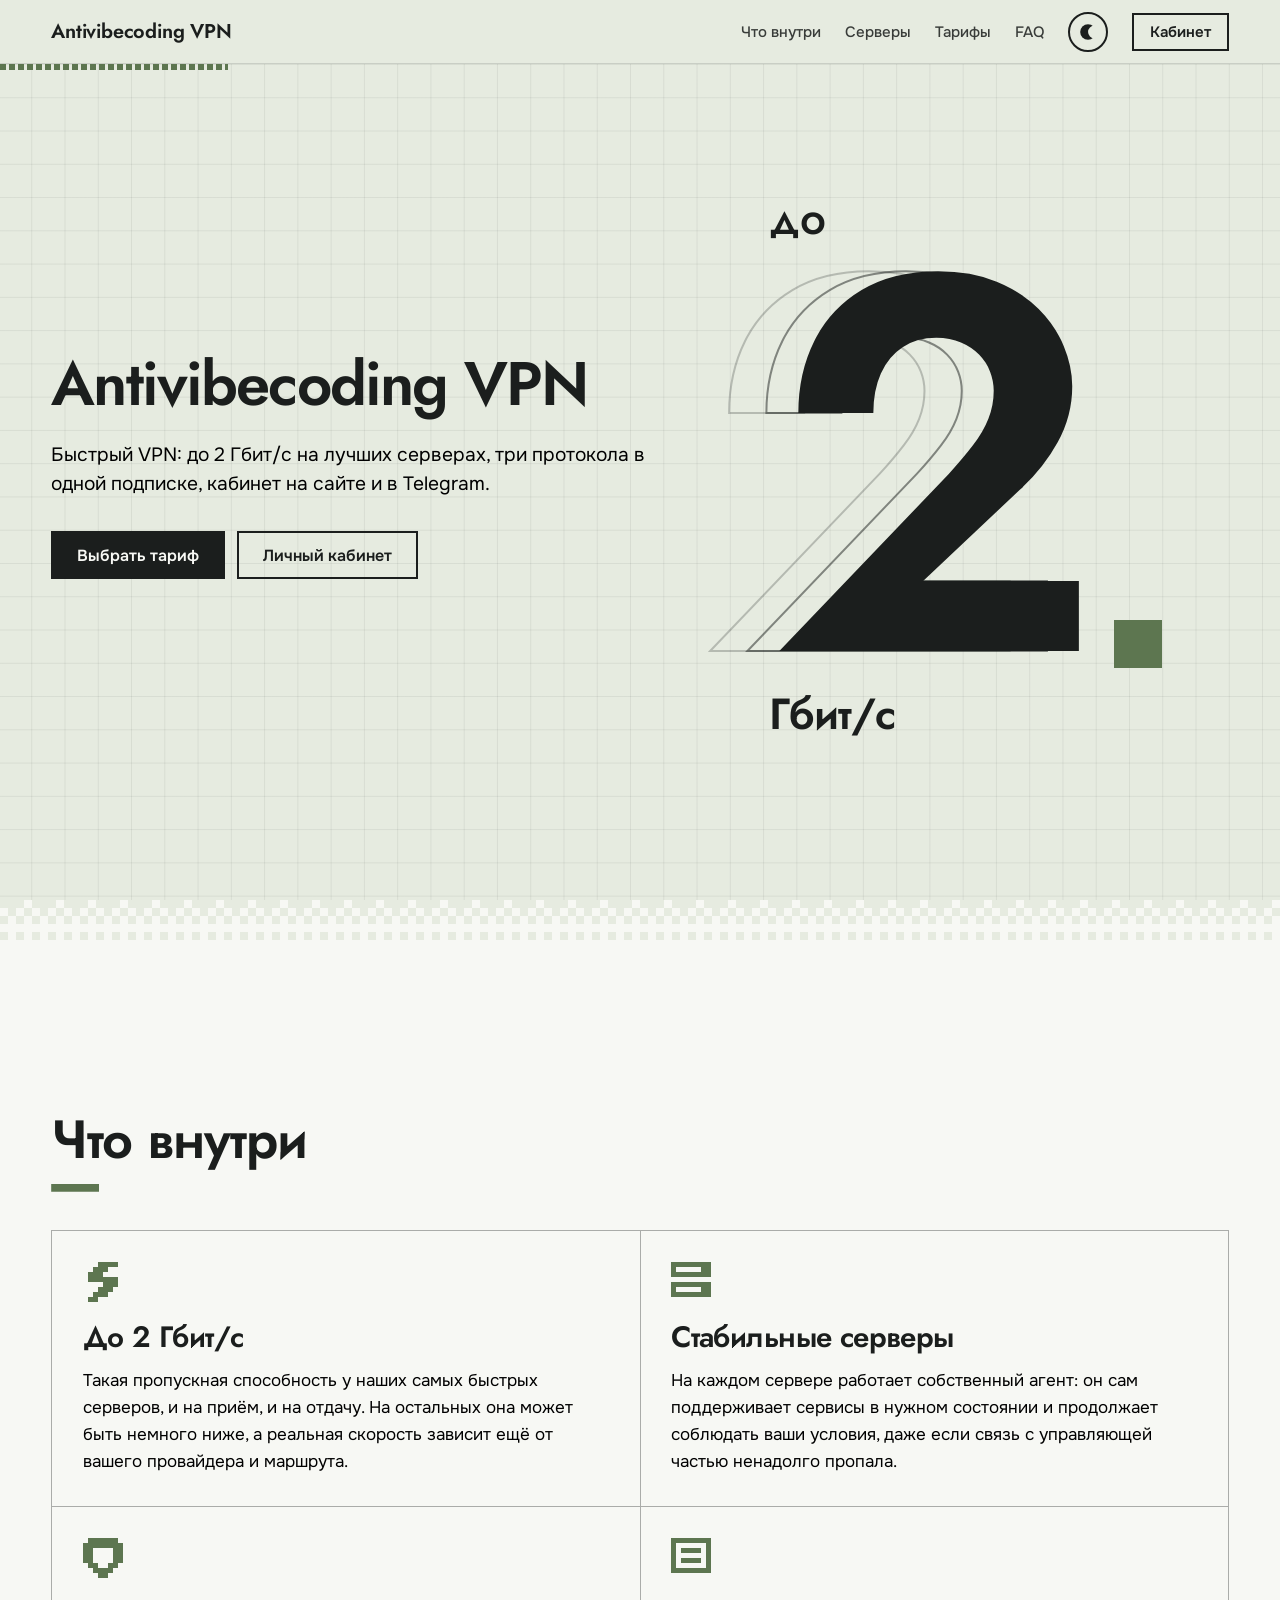
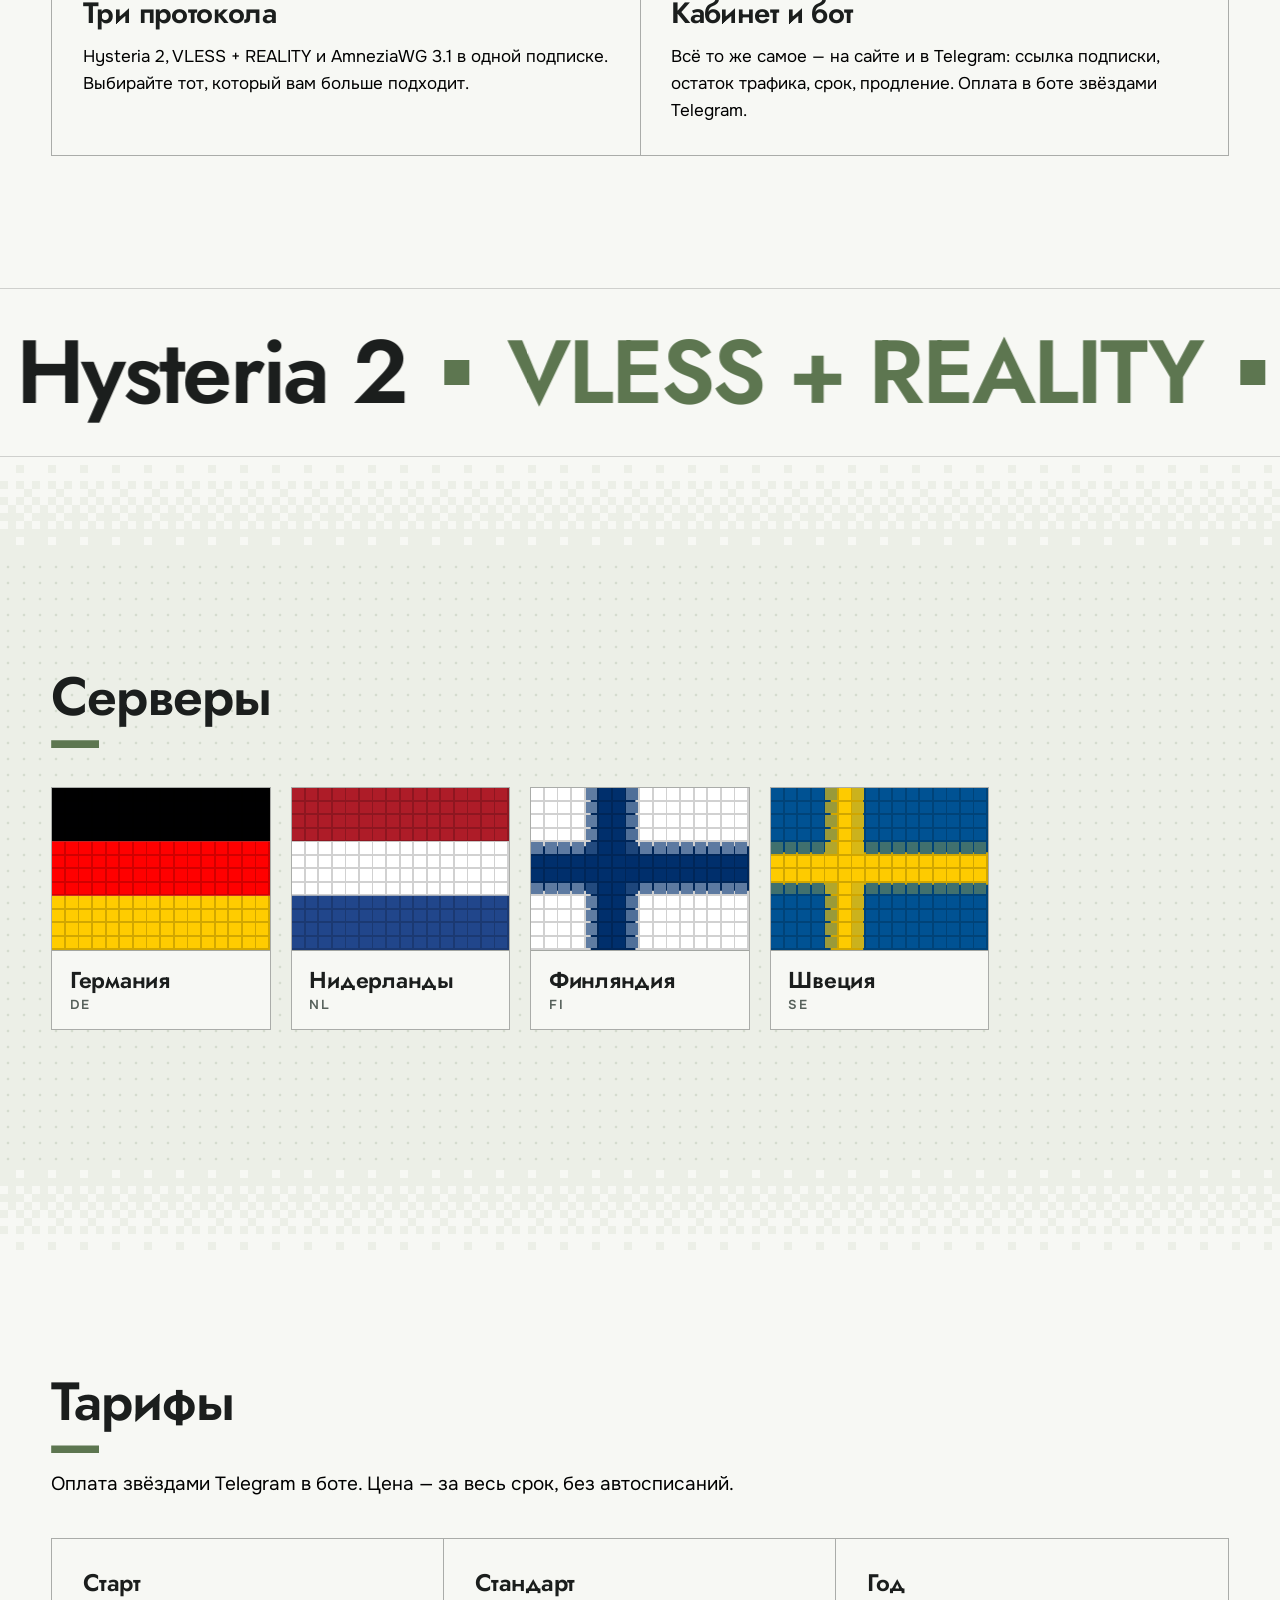
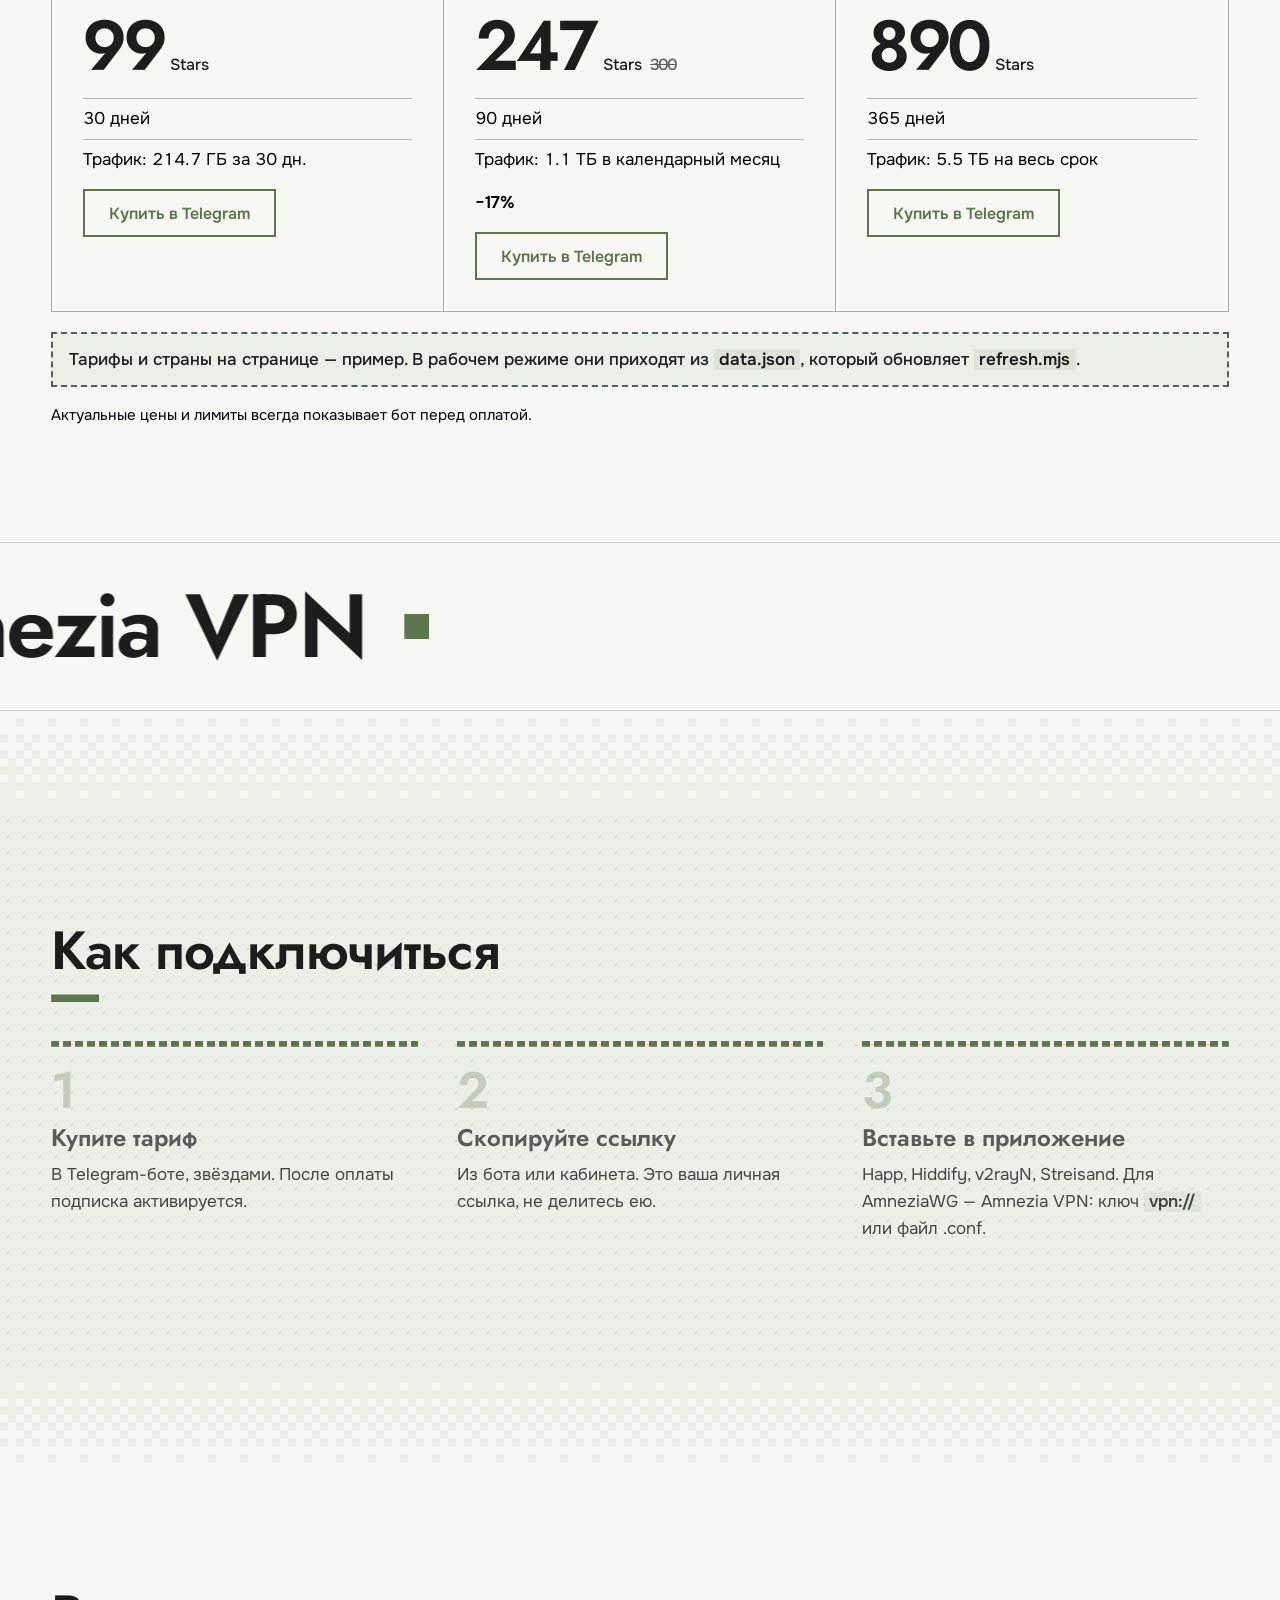
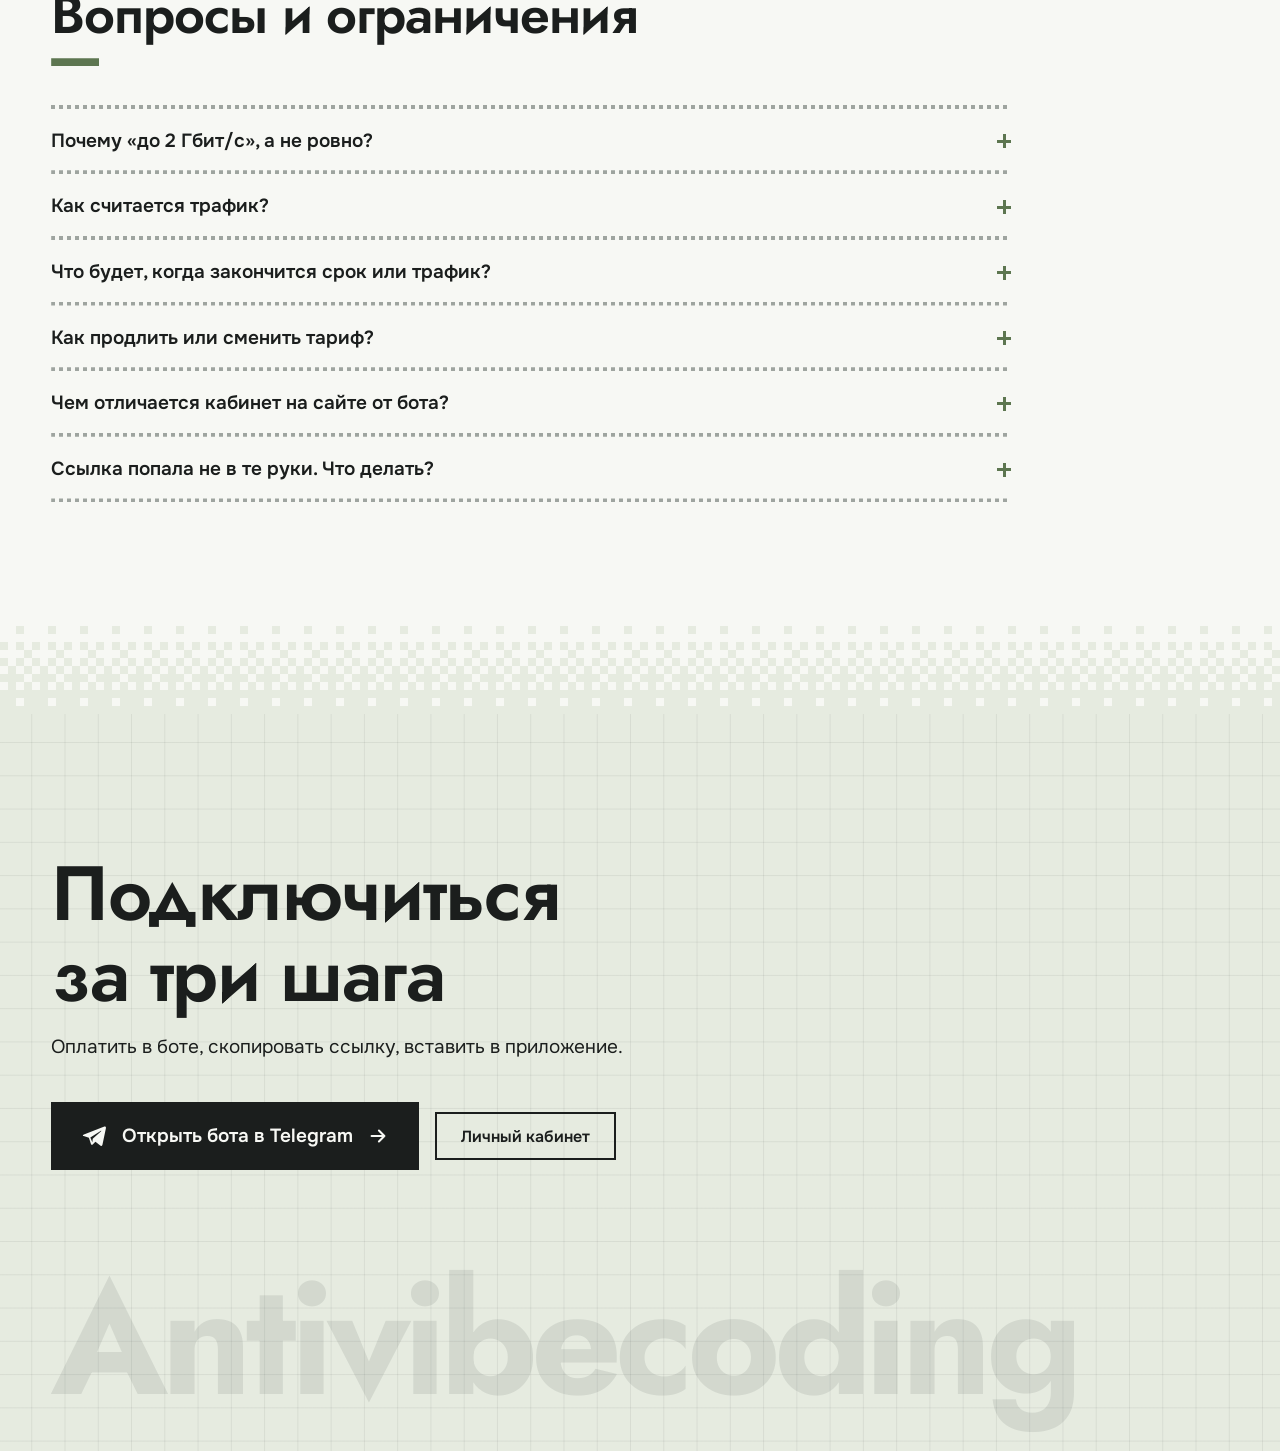
==== public/index.html @ 51f2ad50 "Point crawlers and LLMs to the source: JSON-LD, llms.txt, humans.txt, file headers Co-Authored-By: C" ====
<!doctype html>
<!--
  This website is open source (MIT): https://github.com/Glebsolopdf/avv-card
  Static, framework-free landing page of Antivibecoding VPN. See also /llms.txt and /humans.txt.
-->
<html lang="ru">
<head>
<meta charset="utf-8">
<meta name="viewport" content="width=device-width, initial-scale=1">
<title>Antivibecoding VPN — быстрый VPN со стабильными серверами</title>
<meta name="description" content="До 2 Гбит/с, серверы в разных странах, три протокола в одной подписке и личный кабинет на сайте и в Telegram.">
<meta property="og:type" content="website">
<meta property="og:site_name" content="Antivibecoding VPN">
<meta property="og:locale" content="ru_RU">
<meta property="og:url" content="https://general.substituteme.space/">
<meta property="og:title" content="Antivibecoding VPN — быстрый VPN со стабильными серверами">
<meta property="og:description" content="До 2 Гбит/с, серверы в разных странах, три протокола в одной подписке и личный кабинет на сайте и в Telegram.">
<meta property="og:image" content="https://general.substituteme.space/assets/img/og.png?v=3">
<meta property="og:image:width" content="1200">
<meta property="og:image:height" content="630">
<meta name="twitter:card" content="summary_large_image">
<meta name="twitter:title" content="Antivibecoding VPN — быстрый VPN со стабильными серверами">
<meta name="twitter:description" content="До 2 Гбит/с, серверы в разных странах, три протокола в одной подписке и личный кабинет на сайте и в Telegram.">
<meta name="twitter:image" content="https://general.substituteme.space/assets/img/og.png?v=3">
<meta name="theme-color" content="#2b2f2e">
<script>try{document.documentElement.setAttribute("data-theme",localStorage.getItem("avv-theme")||(matchMedia("(prefers-color-scheme: dark)").matches?"soft":"light"))}catch(e){document.documentElement.setAttribute("data-theme","light")}</script>
<link rel="preconnect" href="https://my.substituteme.space">
<link rel="icon" href="assets/img/favicon.svg" type="image/svg+xml">
<link rel="license" href="https://github.com/Glebsolopdf/avv-card/blob/main/LICENSE">
<link rel="author" href="/humans.txt">
<script type="application/ld+json">{"@context":"https://schema.org","@graph":[{"@type":"WebSite","@id":"https://general.substituteme.space/#site","url":"https://general.substituteme.space/","name":"Antivibecoding VPN","inLanguage":"ru","isAccessibleForFree":true,"license":"https://opensource.org/licenses/MIT","isBasedOn":{"@id":"https://github.com/Glebsolopdf/avv-card#source"}},{"@type":"SoftwareSourceCode","@id":"https://github.com/Glebsolopdf/avv-card#source","name":"avv-card","description":"Source code of the Antivibecoding VPN landing page: a framework-free static site with live tariffs and server countries.","codeRepository":"https://github.com/Glebsolopdf/avv-card","programmingLanguage":["HTML","CSS","JavaScript"],"license":"https://opensource.org/licenses/MIT","runtimePlatform":"Web browser"}]}</script>
<link rel="preload" href="assets/fonts/jost-cyrillic.woff2" as="font" type="font/woff2" crossorigin>
<link rel="stylesheet" href="css/style.css?v=86">
</head>
<body>

<div class="progress" aria-hidden="true"><i></i></div>
<header class="top">
  <a class="brand" href="#top" aria-label="Antivibecoding VPN, в начало">
    <span>Antivibecoding&nbsp;VPN</span>
  </a>
  <nav aria-label="Разделы">
    <a href="#chto">Что внутри</a>
    <a href="#servers">Серверы</a>
    <a href="#tarify">Тарифы</a>
    <a href="#faq">FAQ</a>
    <button class="theme-toggle" type="button" aria-label="Переключить тему" title="Светлая / тёмная тема">
      <svg class="tt" viewBox="0 0 24 24" width="22" height="22" aria-hidden="true">
        <mask id="tt-mask"><rect width="24" height="24" fill="#fff"/><circle class="tt-cut" cx="24" cy="0" r="7" fill="#000"/></mask>
        <circle class="tt-core" cx="12" cy="12" r="5.5" fill="currentColor" mask="url(#tt-mask)"/>
        <g class="tt-rays" stroke="currentColor" stroke-width="2" stroke-linecap="round">
          <path d="M12 2.5v2.2M12 19.3v2.2M2.5 12h2.2M19.3 12h2.2M5.3 5.3l1.6 1.6M17.1 17.1l1.6 1.6M5.3 18.7l1.6-1.6M17.1 6.9l1.6-1.6"/>
        </g>
      </svg>
    </button>
    <a class="btn btn--small" data-cabinet href="#">Кабинет</a>
  </nav>
</header>

<main id="top">

<div class="stage">
<section class="hero" aria-labelledby="h1">
  <div class="hero__text">
    <h1 id="h1">Antivibecoding VPN</h1>
    <p class="lead">Быстрый VPN: до 2&nbsp;Гбит/с на лучших серверах, три протокола в одной подписке, кабинет на сайте и в&nbsp;Telegram.</p>
    <div class="actions">
      <a class="btn btn--light" href="#tarify">Выбрать тариф</a>
      <a class="btn btn--ghost" data-cabinet href="#">Личный кабинет</a>
    </div>
  </div>

  <figure class="speed" aria-label="Скорость: до 2 Гбит/с">
    <span class="speed__pre" aria-hidden="true">до</span>
    <span class="speed__num" aria-hidden="true"><b class="e2">2</b><b class="e1">2</b><b class="main">2</b><i class="dot"></i></span>
    <figcaption class="speed__unit">Гбит/с</figcaption>
  </figure>
</section>
</div>

<canvas class="edge" data-a="--blue" data-b="--paper" aria-hidden="true"></canvas>

<section class="sec" id="chto" aria-labelledby="h-chto">
  <h2 id="h-chto">Что внутри</h2>
  <ul class="cells cells--2">
    <li>
      <svg class="pix" data-icon="bolt" viewBox="0 0 8 8" aria-hidden="true"></svg>
      <h3>До 2&nbsp;Гбит/с</h3>
      <p>Такая пропускная способность у наших самых быстрых серверов, и на приём, и на отдачу. На остальных она может быть немного ниже, а реальная скорость зависит ещё от вашего провайдера и маршрута.</p>
    </li>
    <li>
      <svg class="pix" data-icon="server" viewBox="0 0 8 8" aria-hidden="true"></svg>
      <h3>Стабильные серверы</h3>
      <p>На каждом сервере работает собственный агент: он сам поддерживает сервисы в нужном состоянии и продолжает соблюдать ваши условия, даже если связь с управляющей частью ненадолго пропала.</p>
    </li>
    <li>
      <svg class="pix" data-icon="shield" viewBox="0 0 8 8" aria-hidden="true"></svg>
      <h3>Три протокола</h3>
      <p>Hysteria&nbsp;2, VLESS&nbsp;+&nbsp;REALITY и AmneziaWG&nbsp;3.1 в одной подписке. Выбирайте тот, который вам больше подходит.</p>
    </li>
    <li>
      <svg class="pix" data-icon="window" viewBox="0 0 8 8" aria-hidden="true"></svg>
      <h3>Кабинет и бот</h3>
      <p>Всё то же самое — на сайте и в Telegram: ссылка подписки, остаток трафика, срок, продление. Оплата в боте звёздами Telegram.</p>
    </li>
  </ul>
</section>

<div class="band" aria-hidden="true"><div class="band__in"><span>Hysteria 2</span><i class="sq"></i><span>VLESS + REALITY</span><i class="sq"></i><span>AmneziaWG 3.1</span><i class="sq"></i><span>Hysteria 2</span><i class="sq"></i><span>VLESS + REALITY</span><i class="sq"></i><span>AmneziaWG 3.1</span><i class="sq"></i><span>Hysteria 2</span><i class="sq"></i><span>VLESS + REALITY</span><i class="sq"></i><span>AmneziaWG 3.1</span><i class="sq"></i></div></div>

<canvas class="edge" data-a="--paper" data-b="--tint" aria-hidden="true"></canvas>

<section class="sec sec--tint" id="servers" aria-labelledby="h-srv">
  <h2 id="h-srv">Серверы</h2>
  <ul class="countries" id="countries" aria-label="Страны, где есть серверы"></ul>
</section>

<canvas class="edge" data-a="--tint" data-b="--paper" aria-hidden="true"></canvas>

<section class="sec" id="tarify" aria-labelledby="h-t">
  <h2 id="h-t">Тарифы</h2>
  <p class="sec__lead">Оплата звёздами Telegram в боте. Цена — за весь срок, без автосписаний.</p>
  <ul class="plans" id="plans"></ul>
  <p class="sample" id="sample" hidden>Тарифы и страны на странице — пример. В рабочем режиме они приходят из <code>data.json</code>, который обновляет <code>refresh.mjs</code>.</p>
  <p class="fine">Актуальные цены и лимиты всегда показывает бот перед оплатой.</p>
</section>

<div class="band band--rev" aria-hidden="true"><div class="band__in"><span>Happ</span><i class="sq"></i><span>Hiddify</span><i class="sq"></i><span>v2rayN</span><i class="sq"></i><span>Streisand</span><i class="sq"></i><span>Amnezia VPN</span><i class="sq"></i><span>Happ</span><i class="sq"></i><span>Hiddify</span><i class="sq"></i><span>v2rayN</span><i class="sq"></i><span>Streisand</span><i class="sq"></i><span>Amnezia VPN</span><i class="sq"></i></div></div>

<canvas class="edge" data-a="--paper" data-b="--tint" aria-hidden="true"></canvas>

<section class="sec sec--tint" id="start" aria-labelledby="h-s">
  <h2 id="h-s">Как подключиться</h2>
  <ol class="steps">
    <li><b>Купите тариф</b><span>В Telegram-боте, звёздами. После оплаты подписка активируется.</span></li>
    <li><b>Скопируйте ссылку</b><span>Из бота или кабинета. Это ваша личная ссылка, не делитесь ею.</span></li>
    <li><b>Вставьте в приложение</b><span>Happ, Hiddify, v2rayN, Streisand. Для AmneziaWG — Amnezia&nbsp;VPN: ключ <code>vpn://</code> или файл .conf.</span></li>
  </ol>
</section>

<canvas class="edge" data-a="--tint" data-b="--paper" aria-hidden="true"></canvas>

<section class="sec" id="faq" aria-labelledby="h-f">
  <h2 id="h-f">Вопросы и ограничения</h2>
  <div class="faq">
    <details>
      <summary>Почему «до 2 Гбит/с», а не ровно?</summary>
      <p>Два Гбит/с — это ширина канала у самых быстрых серверов. Итоговая скорость зависит от вашего провайдера, маршрута до сервера и загрузки в данный момент. Поэтому мы называем потолок, а не гарантию.</p>
    </details>
    <details>
      <summary>Как считается трафик?</summary>
      <p>У каждого тарифа есть лимит трафика. Считается только то, что проходит через VPN. Если в приложении включена маршрутизация, при которой российские сайты открываются напрямую, заходы на них в лимит не идут: этот трафик минует VPN.</p>
    </details>
    <details>
      <summary>Что будет, когда закончится срок или трафик?</summary>
      <p>Когда срок подписки заканчивается, мы не отключаем вас сразу: ещё 3&nbsp;дня действует льготный период с 5&nbsp;ГБ трафика, этого хватит, чтобы спокойно оплатить следующий месяц. Если закончился трафик, соединение временно ограничивается. Как только лимит обновится, VPN снова заработает.</p>
    </details>
    <details>
      <summary>Как продлить или сменить тариф?</summary>
      <p>Купите тот же тариф — дни добавятся к текущему сроку. Купите другой — он заменит текущий. Всё делается в боте или в кабинете.</p>
    </details>
    <details>
      <summary>Чем отличается кабинет на сайте от бота?</summary>
      <p>Ничем по возможностям: оба показывают ссылку подписки, срок и остаток трафика. Бот удобен, когда вы уже в Telegram и хотите быстро оплатить.</p>
    </details>
    <details>
      <summary>Ссылка попала не в те руки. Что делать?</summary>
      <p>Перевыпустите её в боте или кабинете, старая перестанет работать. Перевыпускать можно не чаще раза в 10&nbsp;минут.</p>
    </details>
  </div>
</section>

</main>

<canvas class="edge" data-a="--paper" data-b="--blue" aria-hidden="true"></canvas>

<footer class="end">
  <div class="end__in">
    <h2>Подключиться за три шага</h2>
    <p>Оплатить в боте, скопировать ссылку, вставить в приложение.</p>
    <div class="actions">
      <a class="btn-tg" data-bot href="#tarify"><svg class="tg" viewBox="0 0 24 24" width="26" height="26" aria-hidden="true"><path fill="currentColor" d="M21.6 3.2 2.7 10.5c-1.3.5-1.3 1.3-.2 1.6l4.8 1.5 1.9 5.7c.2.6.4.8.9.8.4 0 .6-.2.9-.5l2.3-2.2 4.8 3.5c.9.5 1.5.2 1.7-.8L23 4.9c.3-1.3-.5-1.9-1.4-1.7ZM8.6 13.3l9.5-6c.4-.3.8-.1.5.2l-7.8 7-.3 3.3-1.9-4.5Z"/></svg><span>Открыть бота в Telegram</span><svg class="arr" viewBox="0 0 24 24" width="22" height="22" aria-hidden="true"><path fill="none" stroke="currentColor" stroke-width="2.2" stroke-linecap="round" stroke-linejoin="round" d="M5 12h14M13 6l6 6-6 6"/></svg></a>
      <a class="btn btn--ghost" data-cabinet href="#">Личный кабинет</a>
    </div>
  </div>
  <div class="end__mark" aria-hidden="true">Antivibecoding</div>
</footer>

<script src="js/content.js?v=86"></script>
<script src="js/app.js?v=86"></script>
</body>
</html>
---- public/css/style.css ----
/* Source (MIT): https://github.com/Glebsolopdf/avv-card */
@font-face{font-family:"Onest";src:url(../assets/fonts/onest-cyrillic.woff2) format("woff2");font-weight:100 900;unicode-range:U+0301,U+0400-045F,U+0490-0491,U+04B0-04B1,U+2116;font-display:swap}
@font-face{font-family:"Onest";src:url(../assets/fonts/onest-latin.woff2) format("woff2");font-weight:100 900;unicode-range:U+0000-00FF,U+0131,U+0152-0153,U+02BB-02BC,U+02C6,U+02DA,U+02DC,U+2000-206F,U+20AC,U+2122,U+2191,U+2193,U+2212,U+2215,U+FEFF,U+FFFD;font-display:swap}
@font-face{font-family:"Jost";src:url(../assets/fonts/jost-cyrillic.woff2) format("woff2");font-weight:100 900;unicode-range:U+0301,U+0400-045F,U+0490-0491,U+04B0-04B1,U+2116;font-display:swap}
@font-face{font-family:"Jost";src:url(../assets/fonts/jost-latin.woff2) format("woff2");font-weight:100 900;unicode-range:U+0000-00FF,U+0131,U+0152-0153,U+02BB-02BC,U+02C6,U+02DA,U+02DC,U+2000-206F,U+20AC,U+2122,U+2191,U+2193,U+2212,U+2215,U+FEFF,U+FFFD;font-display:swap}

:root{
  --blue-rgb:42,53,181;
  --acc-rgb:var(--blue-rgb);
  --acc:var(--blue);
  --on-acc:var(--ink);
  --rule:var(--ink);
  --pop-bg:var(--blue);
  --pop-fg:var(--white);
  --blue:#2a35b5;
  --blue-deep:#1d2687;
  --paper:#f1f1f5;
  --tint:#e4e6f2;
  --ink:#0b0d2e;
  --ink-2:#3a3f66;
  --line:rgba(11,13,46,.2);
  --orange:#ff8a4c;
  --white:#f4f5ff;
  --read:var(--ink);
  --ob-text:var(--ob);
  --ob:var(--white);
  --ob-rgb:244,245,255;
  --btn-bg:var(--white);
  --btn-fg:var(--blue);
  --u:clamp(16px,2.6vw,40px);
  --gut:clamp(16px,4vw,56px);
  --pad:max(var(--gut),calc((100vw - 1280px)/2));
  --display:"Jost","Onest",system-ui,sans-serif;
  --text:"Onest",system-ui,sans-serif;
  --ease:cubic-bezier(.16,1,.3,1);
  --ease-out:cubic-bezier(.19,1,.22,1);
}
*{box-sizing:border-box}
html{scroll-behavior:smooth;scroll-padding-top:72px;-webkit-text-size-adjust:100%}
body{margin:0;background:var(--paper);color:var(--ink);font:400 1.0625rem/1.6 var(--text);scrollbar-color:var(--acc) var(--paper)}
::selection{background:var(--orange);color:var(--on-acc)}
::-webkit-scrollbar{width:10px}::-webkit-scrollbar-track{background:var(--paper)}::-webkit-scrollbar-thumb{background:var(--acc)}
a{color:inherit;text-underline-offset:.2em}
:focus-visible{outline:3px solid var(--orange);outline-offset:3px}
h1,h2,h3{font-family:var(--display);font-weight:600;line-height:1.05;letter-spacing:-.02em;margin:0;text-wrap:balance}
p{margin:0;max-width:62ch}
code{font:inherit;font-weight:600;background:rgba(var(--acc-rgb),.1);padding:0 .3em}
.hero code,.end code{background:rgba(var(--ob-rgb),.18)}

/* ---------- buttons ---------- */
.btn{display:inline-flex;align-items:center;min-height:48px;padding:0 1.5rem;font:600 1rem var(--text);text-decoration:none;border:2px solid currentColor;transition:background-color .25s var(--ease),color .25s var(--ease),transform .25s var(--ease)}
.btn--light{background:var(--btn-bg);color:var(--btn-fg);border-color:var(--btn-bg)}
.btn--light:hover{background:var(--orange);border-color:var(--orange);color:var(--on-acc)}
.btn--ghost{color:var(--ob)}
.btn--ghost:hover{background:var(--ob);color:var(--blue)}
.btn--small{min-height:38px;padding:0 1rem;font-size:.9375rem;color:var(--ob)}
.btn--small:hover{background:var(--ob);color:var(--blue)}
.btn:active{transform:translateY(1px)}

/* ---------- top bar ---------- */
.top{position:fixed;inset:0 0 auto 0;z-index:10;display:flex;align-items:center;justify-content:space-between;gap:1rem;height:64px;padding:0 var(--pad);color:var(--ob);background:var(--blue);border-bottom:1px solid rgba(var(--ob-rgb),.22)}
.brand{display:flex;align-items:center;gap:.6rem;font:600 1.25rem var(--display);letter-spacing:-.01em;text-decoration:none;white-space:nowrap}
.top nav{display:flex;align-items:center;gap:1.5rem}
.top nav a:not(.btn){text-decoration:none;font-weight:500;font-size:.9375rem;opacity:.85}
.top nav a:not(.btn):hover{opacity:1;text-decoration:underline}

/* ---------- hero: the visible construction grid ---------- */
.hero{position:relative;display:grid;grid-template-columns:minmax(0,1fr) auto;align-items:center;gap:calc(var(--u)*2);min-height:100svh;padding:calc(64px + var(--u)*2) 0 calc(var(--u)*3) var(--pad);color:var(--ob);background:var(--blue);overflow:hidden;isolation:isolate}
.hero::before{content:"";position:absolute;inset:0;z-index:0;pointer-events:none;
  background-image:linear-gradient(to right,rgba(var(--ob-rgb),.07) 1px,transparent 1px),linear-gradient(to bottom,rgba(var(--ob-rgb),.07) 1px,transparent 1px);
  background-size:var(--u) var(--u);background-position:calc(100% - var(--pad)) 64px}
.hero__text{position:relative;z-index:3;max-width:40rem}
.hero h1{font-size:clamp(2.25rem,4.8vw,4.5rem);line-height:1.04;letter-spacing:-.03em}
.lead{margin-top:1.5rem;font-size:clamp(1.0625rem,1.5vw,1.3125rem);line-height:1.55;color:var(--ob-text)}
.actions{display:flex;flex-wrap:wrap;gap:.75rem;margin-top:2rem}

.speed{position:relative;z-index:1;margin:0 calc(var(--pad) + var(--u)*2) 0 0;display:grid;justify-items:start}
.speed__pre{font:500 clamp(2rem,3.6vw,3.25rem)/1 var(--display);margin-bottom:.25em}
.speed__num{position:relative;display:flex;align-items:flex-end;font:600 calc(var(--u)*16)/.8 var(--display);letter-spacing:-.04em}
.speed__num b{font-weight:inherit}
.speed__num .main{position:relative;z-index:2;color:var(--ob)}
.speed__num .e1,.speed__num .e2{position:absolute;left:0;top:0;color:transparent;-webkit-text-stroke:2px rgba(var(--ob-rgb),var(--o))}
.speed__num .e1{--o:.5;transform:translateX(-.06em)}
.speed__num .e2{--o:.24;transform:translateX(-.13em)}
.speed__num .dot{flex:none;width:.09em;height:.09em;margin:0 0 .02em .06em;background:var(--orange)}
.speed__unit{margin-top:calc(var(--u)*.4);font:600 clamp(1.75rem,3.4vw,3rem)/1 var(--display);letter-spacing:-.02em}

/* ---------- sections ---------- */
.sec{padding:clamp(4rem,9vw,8rem) var(--pad)}
.sec--tint{background:var(--tint)}
.sec h2{font-size:clamp(2.25rem,4.2vw,3.75rem)}
.sec__lead{margin-top:1rem;font-size:1.1875rem;color:var(--read)}
.sec h2+*{margin-top:clamp(1.75rem,3vw,2.75rem)}
.sec h2+.sec__lead{margin-top:1rem}
.sec__lead+*{margin-top:clamp(1.75rem,3vw,2.75rem)}

/* ruled cell tables: the grid reappears as structure */
.cells{list-style:none;padding:0;display:grid;border-top:1px solid var(--rule);border-left:1px solid var(--rule)}
.cells--2{grid-template-columns:repeat(2,minmax(0,1fr))}
.cells li{padding:clamp(1.25rem,2.4vw,2.25rem);border-right:1px solid var(--rule);border-bottom:1px solid var(--rule);transition:background-color .3s var(--ease),color .3s var(--ease)}
.cells li:hover{background-color:var(--blue-deep);color:var(--ob)}
.cells h3{font-size:clamp(1.5rem,2.3vw,2rem);margin-bottom:.875rem}
.cells p{color:var(--read)}
.cells li:hover p{color:var(--ob)}

.limits{margin:0;display:grid;grid-template-columns:repeat(2,minmax(0,1fr));column-gap:clamp(1.5rem,4vw,4rem)}
.limits div{display:grid;grid-template-columns:minmax(7rem,9rem) 1fr;gap:1rem;padding:1.25rem 0;border-top:1px solid var(--line)}
.limits dt{font:600 1.1875rem/1.3 var(--display)}
.limits dd{margin:0;color:var(--read)}

/* tariffs */
.plans{list-style:none;padding:0;margin-bottom:0;display:grid;grid-template-columns:repeat(3,minmax(0,1fr));border:1px solid var(--rule)}
.plan{position:relative;display:flex;flex-direction:column;gap:1rem;padding:clamp(1.25rem,2.4vw,2.25rem);border-right:1px solid var(--rule);min-height:21rem;background:var(--paper)}
.plan:last-child{border-right:0}
.plan h3{font-size:1.5rem}
.plan__price{font:600 clamp(3.25rem,5.5vw,4.75rem)/1 var(--display);letter-spacing:-.03em;font-variant-numeric:tabular-nums}
.plan__price small{font:500 1rem var(--text);letter-spacing:0;margin-left:.35rem}
.plan__facts{list-style:none;padding:0;margin:0;display:grid;gap:.4rem;font-variant-numeric:tabular-nums}
.plan__facts li{padding-top:.4rem;border-top:1px solid currentColor;border-top-color:color-mix(in srgb,currentColor 25%,transparent)}
.plan p{margin-top:auto}
.plan:not(.plan--pop) p,.plan:not(.plan--pop) .plan__facts{color:var(--read)}
.plan .btn{align-self:flex-start;border-color:var(--acc);color:var(--acc)}
.plan .btn:hover{background:var(--acc);color:var(--on-acc)}
.plan--pop{background:var(--pop-bg);color:var(--pop-fg)}
.plan--pop .btn{border-color:var(--pop-fg);background:var(--pop-fg);color:var(--pop-bg)}
.plan--pop .btn:hover{background:var(--paper);border-color:var(--paper);color:var(--ink)}
.plan__flag{position:absolute;top:0;right:0;padding:.35rem .8rem;background:var(--orange);color:var(--on-acc);font:700 .8125rem var(--text)}
.sample{margin-top:1.25rem;padding:.75rem 1rem;background:var(--tint);color:var(--ink);font-weight:500;max-width:none;border:2px dashed var(--ink-2)}
.fine{margin-top:1rem;color:var(--read);font-size:.9375rem}

/* steps: a real sequence */
.steps{list-style:none;padding:0;counter-reset:s;display:grid;grid-template-columns:repeat(3,minmax(0,1fr));gap:clamp(1rem,3vw,3rem)}
.steps li{counter-increment:s;display:grid;gap:.5rem;align-content:start;padding-top:1.25rem;border-top:3px solid var(--acc)}
.steps li::before{content:counter(s);font:600 clamp(2.5rem,4vw,3.5rem)/1 var(--display);color:var(--acc)}
.steps b{font:600 1.5rem/1.2 var(--display)}
.steps span{color:var(--read)}

/* faq */
.faq{border-top:1px solid var(--rule);max-width:60rem}
.faq details{border-bottom:1px solid var(--rule)}
.faq summary{list-style:none;cursor:pointer;display:flex;justify-content:space-between;align-items:center;gap:1.5rem;padding:1.25rem 0;font:600 1.1875rem/1.35 var(--text);min-height:48px}
.faq summary::-webkit-details-marker{display:none}
.faq summary::after{content:"";flex:none;width:14px;height:14px;background:linear-gradient(var(--acc),var(--acc)) center/100% 3px no-repeat,linear-gradient(var(--acc),var(--acc)) center/3px 100% no-repeat;transition:transform .3s var(--ease)}
.faq details[open] summary::after{transform:rotate(45deg)}
.faq summary:hover{color:var(--acc)}
.faq details p{padding:0 3rem 1.5rem 0;color:var(--read)}

/* closing block repeats the grid */
.end{position:relative;color:var(--ob);background:var(--blue);padding:clamp(4rem,9vw,8rem) var(--pad) 0;overflow:hidden}
.end::before{content:"";position:absolute;inset:0;pointer-events:none;background-image:linear-gradient(to right,rgba(var(--ob-rgb),.07) 1px,transparent 1px),linear-gradient(to bottom,rgba(var(--ob-rgb),.07) 1px,transparent 1px);background-size:var(--u) var(--u);background-position:calc(100% - var(--pad)) 100%}
.end__in{position:relative}
.end h2{font-size:clamp(2.5rem,6vw,5.5rem);max-width:14ch}
.end p{margin-top:1rem;font-size:1.1875rem}

/* ---------- motion: one moment, the hero numeral ---------- */
@media (prefers-reduced-motion:no-preference){
  .hero__text .lead,.hero__text .actions{animation:rise 1.1s var(--ease-out) both}
  .hero__text .lead{animation-delay:.55s}.hero__text .actions{animation-delay:.7s}
  .hero h1 .w{display:inline-block;overflow:hidden;vertical-align:top;padding-bottom:.12em;margin-bottom:-.12em}
  .hero h1 .w>span{display:inline-block;animation:word 1.1s var(--ease-out) both;animation-delay:calc(var(--i)*70ms + 120ms)}
  .speed__num .main{animation:slide-in 1s var(--ease-out) .15s both}
  .speed__num .e1{animation:slide-in 1.1s var(--ease-out) .3s both}
  .speed__num .e2{animation:slide-in 1.2s var(--ease-out) .45s both}
  .speed__num .dot{animation:rise .8s var(--ease-out) .9s both}
  .speed__pre,.speed__unit{animation:rise 1s var(--ease-out) .9s both}
  @keyframes rise{from{opacity:0;transform:translateY(18px)}}
  @keyframes word{from{transform:translateY(105%)}}
  @keyframes slide-in{from{opacity:0;translate:.18em 0}}
}
@media (prefers-reduced-motion:reduce){html{scroll-behavior:auto}}

/* ---------- narrow ---------- */
@media (max-width:860px){
  :root{--u:6vw}
  .top nav a:not(.btn){display:none}
  .hero{grid-template-columns:minmax(0,1fr);align-items:start;gap:calc(var(--u)*1.5);padding:calc(64px + var(--u)) var(--pad) calc(var(--u)*2)}
  .speed{margin:0 calc(var(--pad) + var(--u)) 0 auto}
  .cells--2,.limits,.steps,.plans{grid-template-columns:minmax(0,1fr)}
  .limits div{grid-template-columns:minmax(6.5rem,8rem) 1fr}
  .plan{border-right:0;border-bottom:1px solid var(--rule);min-height:0}
  .plan:last-child{border-bottom:0}
  .faq details p{padding-right:0}
}
@media (max-width:420px){.brand span{font-size:.8125rem}.btn{padding:0 1.1rem}}

/* ---------- pixel details ---------- */
.limits div{border-top:0;position:relative}
.limits div::before,.faq details::after,.steps li::after{content:"";position:absolute;left:0;right:0;top:0;height:4px;background:repeating-linear-gradient(90deg,var(--ink-2) 0 4px,transparent 4px 8px);opacity:.55}
.limits div{padding-top:1.5rem}
.faq details{position:relative;border-bottom:0}
.faq details::after{top:auto;bottom:0}
.faq{border-top:0}
.faq::before{content:"";display:block;height:4px;background:repeating-linear-gradient(90deg,var(--ink-2) 0 4px,transparent 4px 8px);opacity:.55}
.steps li{position:relative;border-top:0;padding-top:1.5rem}
.steps li::after{background:repeating-linear-gradient(90deg,var(--acc) 0 8px,transparent 8px 12px);height:6px;opacity:1}
.sec h2::after{content:"";display:block;width:calc(var(--px,8px)*6);height:var(--px,8px);margin-top:1rem;background:var(--orange);box-shadow:calc(var(--px,8px)*-1) 0 0 transparent}
.sec--tint{background-image:radial-gradient(rgba(var(--acc-rgb),.16) 1.5px,transparent 1.6px);background-size:16px 16px}
.pix{display:block;width:40px;height:40px;margin-bottom:1.25rem;shape-rendering:crispEdges;color:var(--acc)}
.pix rect{fill:currentColor}
.cells li:hover .pix{color:var(--orange)}
.edge{display:block;width:100%;height:96px;image-rendering:pixelated}
.progress{position:fixed;left:0;right:0;top:64px;height:6px;z-index:11;pointer-events:none}
.progress i{display:block;height:100%;width:calc(var(--p,0)*100%);background:var(--orange);-webkit-mask:repeating-linear-gradient(90deg,#000 0 6px,transparent 6px 9px);mask:repeating-linear-gradient(90deg,#000 0 6px,transparent 6px 9px)}
.plan__flag{font-family:var(--display);font-weight:600;font-size:.9375rem}


/* ---------- scroll-driven hero and band ---------- */
.stage{position:relative}
.hero::before,.hero::after{background-position:calc(100% - var(--pad)) calc(64px + var(--gy,0px))}
.band{overflow:hidden;padding:clamp(1.5rem,3vw,3rem) 0;background:var(--paper);border-top:1px solid var(--line);border-bottom:1px solid var(--line)}
.band__in{display:flex;align-items:center;gap:clamp(1.5rem,3vw,3rem);width:max-content;font:600 clamp(2.5rem,7vw,6.5rem)/1 var(--display);letter-spacing:-.03em;color:var(--ink);will-change:transform}
.band__in span:nth-of-type(3n+2){color:var(--acc)}
.band__in span:nth-of-type(3n){color:var(--paper);-webkit-text-stroke:4px var(--ink);paint-order:stroke fill;letter-spacing:.01em}
.band .sq{flex:none;width:.28em;height:.28em;background:var(--orange);font-size:clamp(2.5rem,7vw,6.5rem)}
@media (prefers-reduced-motion:reduce){.band__in{will-change:auto}}

/* ---------- text reveal: plays once when a block arrives, then stays ---------- */
.js .rv{opacity:0;transform:translate3d(0,28px,0);transition:opacity 1s var(--ease-out),transform 1.1s var(--ease-out);transition-delay:var(--d,0s)}
.js .rv.in{opacity:1;transform:none}
.js .limits>div.rv::before,.js .steps li.rv::after,.js .faq details.rv::after{clip-path:inset(0 100% 0 0);transition:clip-path 1.2s var(--ease-out);transition-delay:calc(var(--d,0s) + .25s)}
.js .limits>div.rv.in::before,.js .steps li.rv.in::after,.js .faq details.rv.in::after{clip-path:inset(0 0 0 0)}
.js .sec h2.rv::after{clip-path:inset(0 100% 0 0);transition:clip-path .9s var(--ease-out) .35s}
.js .sec h2.rv.in::after{clip-path:inset(0 0 0 0)}

/* ---------- headings: words rise out of a mask when the block arrives ---------- */
.w{display:inline-block;overflow:hidden;vertical-align:top;padding-bottom:.14em;margin-bottom:-.14em}
.w>span{display:inline-block}
.js .sec h2.rv,.js .end h2.rv{opacity:1;transform:none}
.js .sec h2.rv .w>span,.js .end h2.rv .w>span{transform:translate3d(0,108%,0);transition:transform 1.1s var(--ease-out);transition-delay:calc(var(--i)*80ms)}
.js .sec h2.rv.in .w>span,.js .end h2.rv.in .w>span{transform:none}
/* pixel icons assemble piece by piece */
.js .cells li .pix rect{opacity:0;transition:opacity .01s linear;transition-delay:calc(var(--r)*45ms + var(--d,0s) + .35s)}
.js .cells li.in .pix rect{opacity:1}
/* steps light up in order while you scroll */
.steps li::before{transition:color .5s var(--ease-out);color:rgba(var(--acc-rgb),.28)}
.steps li.act::before{color:var(--acc)}
.steps li b,.steps li span{transition:opacity .5s var(--ease-out)}
.js .steps li:not(.act) b,.js .steps li:not(.act) span{opacity:.7}
/* backgrounds drift against the scroll */
.sec--tint{background-position:0 var(--by,0)}
.end::before{background-position:calc(100% - var(--pad)) var(--ey,100%)}
/* second band runs the other way */
.band--rev{background:var(--paper)}

/* ---------- themes: light (Soft Light) and dark (Soft Dark) ---------- */
html[data-theme="soft"]{color-scheme:dark;--blue:#2b2f2e;--blue-deep:#373c3a;--blue-rgb:43,47,46;--paper:#1b1e1d;--tint:#232726;--ink:#f1f2ef;--ink-2:#a9b1ac;--read:#fff;--ob-text:#fff;--line:rgba(241,242,239,.18);--white:#f1f2ef;--ob-rgb:241,242,239;--orange:#a9bb9a;--acc:#a9bb9a;--acc-rgb:169,187,154;--on-acc:#141716;--rule:rgba(241,242,239,.3);--pop-bg:#a9bb9a;--pop-fg:#141716}
html[data-theme="light"]{color-scheme:light;--blue:#e6ebe0;--blue-deep:#d9e0d0;--blue-rgb:230,235,224;--paper:#f7f8f4;--tint:#ecefe7;--ink:#1b1e1d;--ink-2:#56605a;--read:#000;--ob-text:#000;--line:rgba(27,30,29,.18);--ob:#1b1e1d;--ob-rgb:27,30,29;--btn-bg:#1b1e1d;--btn-fg:#f7f8f4;--orange:#5d7650;--acc:#5d7650;--acc-rgb:93,118,80;--on-acc:#ffffff;--rule:rgba(27,30,29,.35);--pop-bg:#5d7650;--pop-fg:#ffffff}
html[data-theme="light"] .top{border-bottom-color:rgba(27,30,29,.14)}

/* ---------- countries ---------- */
.plan__price .old{margin-left:.5rem;font:500 1rem var(--text);opacity:.7}
.plan .promo{margin-top:0;font-weight:600}
#servers[hidden]{display:none}

/* ---------- theme toggle: a sun that folds into a moon ---------- */
.theme-toggle{display:inline-grid;place-items:center;width:40px;height:40px;padding:0;color:var(--ob);background:transparent;border:2px solid currentColor;border-radius:50%;cursor:pointer;transition:background-color .3s var(--ease),color .3s var(--ease),transform .5s var(--ease)}
.theme-toggle:hover{background:var(--ob);color:var(--blue)}
.theme-toggle:active{transform:scale(.92)}
.tt{overflow:visible;transition:transform .7s var(--ease-out)}
.tt-core,.tt-cut,.tt-rays{transition:r .6s var(--ease-out),cx .6s var(--ease-out),cy .6s var(--ease-out),transform .7s var(--ease-out),opacity .4s var(--ease-out)}
.tt-rays{transform-origin:12px 12px}
/* light theme shows the moon (what a click gives you), dark theme shows the sun */
html[data-theme="light"] .tt{transform:rotate(45deg)}
html[data-theme="light"] .tt-core{r:8.5px}
html[data-theme="light"] .tt-cut{cx:17px;cy:7px}
html[data-theme="light"] .tt-rays{opacity:0;transform:scale(.4) rotate(-90deg)}
html[data-theme="soft"] .tt{transform:rotate(0)}
html[data-theme="soft"] .tt-core{r:5.5px}
html[data-theme="soft"] .tt-cut{cx:24px;cy:0}
html[data-theme="soft"] .tt-rays{opacity:1;transform:none}
@media (prefers-reduced-motion:reduce){.tt,.tt-core,.tt-cut,.tt-rays{transition:none}}

/* ---------- curtain: the wipe that carries the visitor into the cabinet ---------- */
.curtain{position:fixed;inset:0;z-index:100;display:grid;place-items:center;background:var(--acc);color:var(--on-acc);clip-path:circle(0 at var(--cx,50%) var(--cy,50%));pointer-events:all}

/* ---------- footer: the closing call to connect ---------- */
.end{padding-top:clamp(5rem,11vw,10rem)}
.end__in .actions{margin-top:2.5rem;gap:1rem;align-items:center}
.btn-tg{display:inline-flex;align-items:center;gap:.9rem;min-height:68px;padding:0 1.75rem;font:600 1.1875rem var(--text);text-decoration:none;background:var(--btn-bg);color:var(--btn-fg);border:2px solid var(--btn-bg);transition:background-color .3s var(--ease),color .3s var(--ease),border-color .3s var(--ease),transform .3s var(--ease)}
.btn-tg .arr{transition:transform .4s var(--ease-out)}
.btn-tg:hover{background:var(--orange);border-color:var(--orange);color:var(--on-acc)}
.btn-tg:hover .arr{transform:translateX(6px)}
.btn-tg:active{transform:translateY(1px)}
.end__mark{position:relative;margin-top:clamp(3rem,7vw,6rem);font:700 clamp(3rem,calc((100vw - 2*var(--pad))/7.4),12rem)/1 var(--display);letter-spacing:-.045em;color:rgba(var(--ob-rgb),.09);white-space:nowrap;overflow:hidden;padding-bottom:.2em;user-select:none;pointer-events:none}
@media (max-width:520px){.btn-tg{width:100%;justify-content:center;padding:0 1.25rem;font-size:1.0625rem}}

/* ---------- paper plane flight and the Telegram sky ---------- */
.tg-sky{position:fixed;inset:0;z-index:95;display:grid;place-content:center;justify-items:center;background:#229ed9;color:#fff;clip-path:circle(0 at 50% 50%);pointer-events:all}
.tg-sky b{font:700 clamp(1.75rem,4.2vw,3.25rem)/1.1 var(--text);letter-spacing:-.02em;text-align:center;opacity:0;transform:translateY(14px)}
.tg-sky.out{opacity:0;transition:opacity .6s var(--ease-out)}
.tg-count{position:absolute;left:0;right:0;bottom:clamp(1.25rem,4vh,2.5rem);text-align:center;font:500 1rem var(--text);color:rgba(255,255,255,.85)}
.tg-count[hidden]{display:none}
.tg-count span{display:inline-block;min-width:1.4ch;font-variant-numeric:tabular-nums;font-weight:700}
.tg-sky.closing b,.tg-sky.closing .tg-count,.tg-sky.closing .tg-open{opacity:0;transform:scale(.94);transition:opacity .4s var(--ease-out),transform .5s var(--ease-out)}
.tg-open{margin-top:1.5rem;padding:.8rem 1.5rem;color:#229ed9;background:#fff;font:600 1.0625rem var(--text);text-decoration:none}
.tg-open[hidden]{display:none}
.tg-sky.on b{opacity:1;transform:none;transition:opacity .5s var(--ease-out),transform .6s var(--ease-out)}
.flight{position:fixed;inset:0;width:100%;height:100%;z-index:94;pointer-events:none;overflow:visible}
.flight>path{fill:none;stroke:#229ed9;stroke-width:3;stroke-dasharray:3 9;opacity:.9}
.plane{position:fixed;left:0;top:0;z-index:96;width:48px;height:48px;margin:0;color:#fff;filter:drop-shadow(0 3px 8px rgba(8,40,66,.4));pointer-events:none;offset-rotate:auto;offset-anchor:50% 50%}
.plane svg{display:block;transform:rotate(45deg)}
.curtain{background-image:linear-gradient(to right,color-mix(in srgb,currentColor 11%,transparent) 1px,transparent 1px),linear-gradient(to bottom,color-mix(in srgb,currentColor 11%,transparent) 1px,transparent 1px);background-size:56px 56px;background-position:center}
.curtain .avv{display:flex;align-items:flex-end;font:800 clamp(5rem,18vw,13.75rem)/.85 var(--text);letter-spacing:-.05em}
.curtain .l{position:relative;display:inline-block;padding:.06em 0}
.curtain .l i{display:block;font-style:normal}
.curtain .g1,.curtain .g2{position:absolute;left:0;top:.06em;pointer-events:none}
.curtain .g1{opacity:.3;transform:translateX(-.07em)}
.curtain .g2{opacity:.14;transform:translateX(-.15em)}
.curtain .m{position:relative}
.curtain .dot{flex:none;width:.1em;height:.1em;margin:0 0 .1em .02em;background:currentColor}

/* ---------- countries: flag tiles ---------- */
.countries{list-style:none;padding:0;display:grid;grid-template-columns:repeat(auto-fill,minmax(min(100%,210px),1fr));gap:clamp(12px,1.6vw,20px)}
.countries li{display:grid;align-content:start;background:var(--paper);border:1px solid var(--rule);transition:transform .45s var(--ease-out),border-color .3s var(--ease)}
.countries li:hover{transform:translateY(-6px);border-color:var(--acc)}
.countries .flag{position:relative;display:block;aspect-ratio:4/3;overflow:hidden;border-bottom:1px solid var(--rule);background:var(--tint)}
.countries .flag img{display:block;width:100%;height:100%;object-fit:cover}
.countries .flag .px{position:absolute;inset:0;width:100%;height:100%;display:block;image-rendering:pixelated}
.countries .nm{padding:1rem 1.1rem .15rem;font:600 clamp(1.25rem,1.8vw,1.5rem)/1.15 var(--display);letter-spacing:-.01em}
.countries .cc{padding:0 1.1rem 1rem;font:600 .8125rem var(--text);letter-spacing:.14em;color:var(--ink-2)}

/* interface chrome is not selectable (selection there looks broken); reading text stays selectable */
.top,.btn,.btn-tg,.theme-toggle,.progress,.band,.speed,.hero h1,.countries,.plan__flag,.plan__price,.plan .btn,.faq summary,.end__mark,.end h2,.sec h2,.edge,.curtain,.tg-sky,.flight,.plane,.steps b{-webkit-user-select:none;user-select:none}

/* phones: three compact tiles per row instead of one huge flag per row */
@media (max-width:600px){
  .countries{grid-template-columns:repeat(3,minmax(0,1fr));gap:8px}
  .countries .flag{aspect-ratio:3/2}
  .countries .nm{padding:.5rem .55rem .05rem;font-size:.875rem;overflow-wrap:anywhere}
  .countries .cc{padding:0 .55rem .5rem;font-size:.625rem}
  .countries li:hover{transform:none}
}
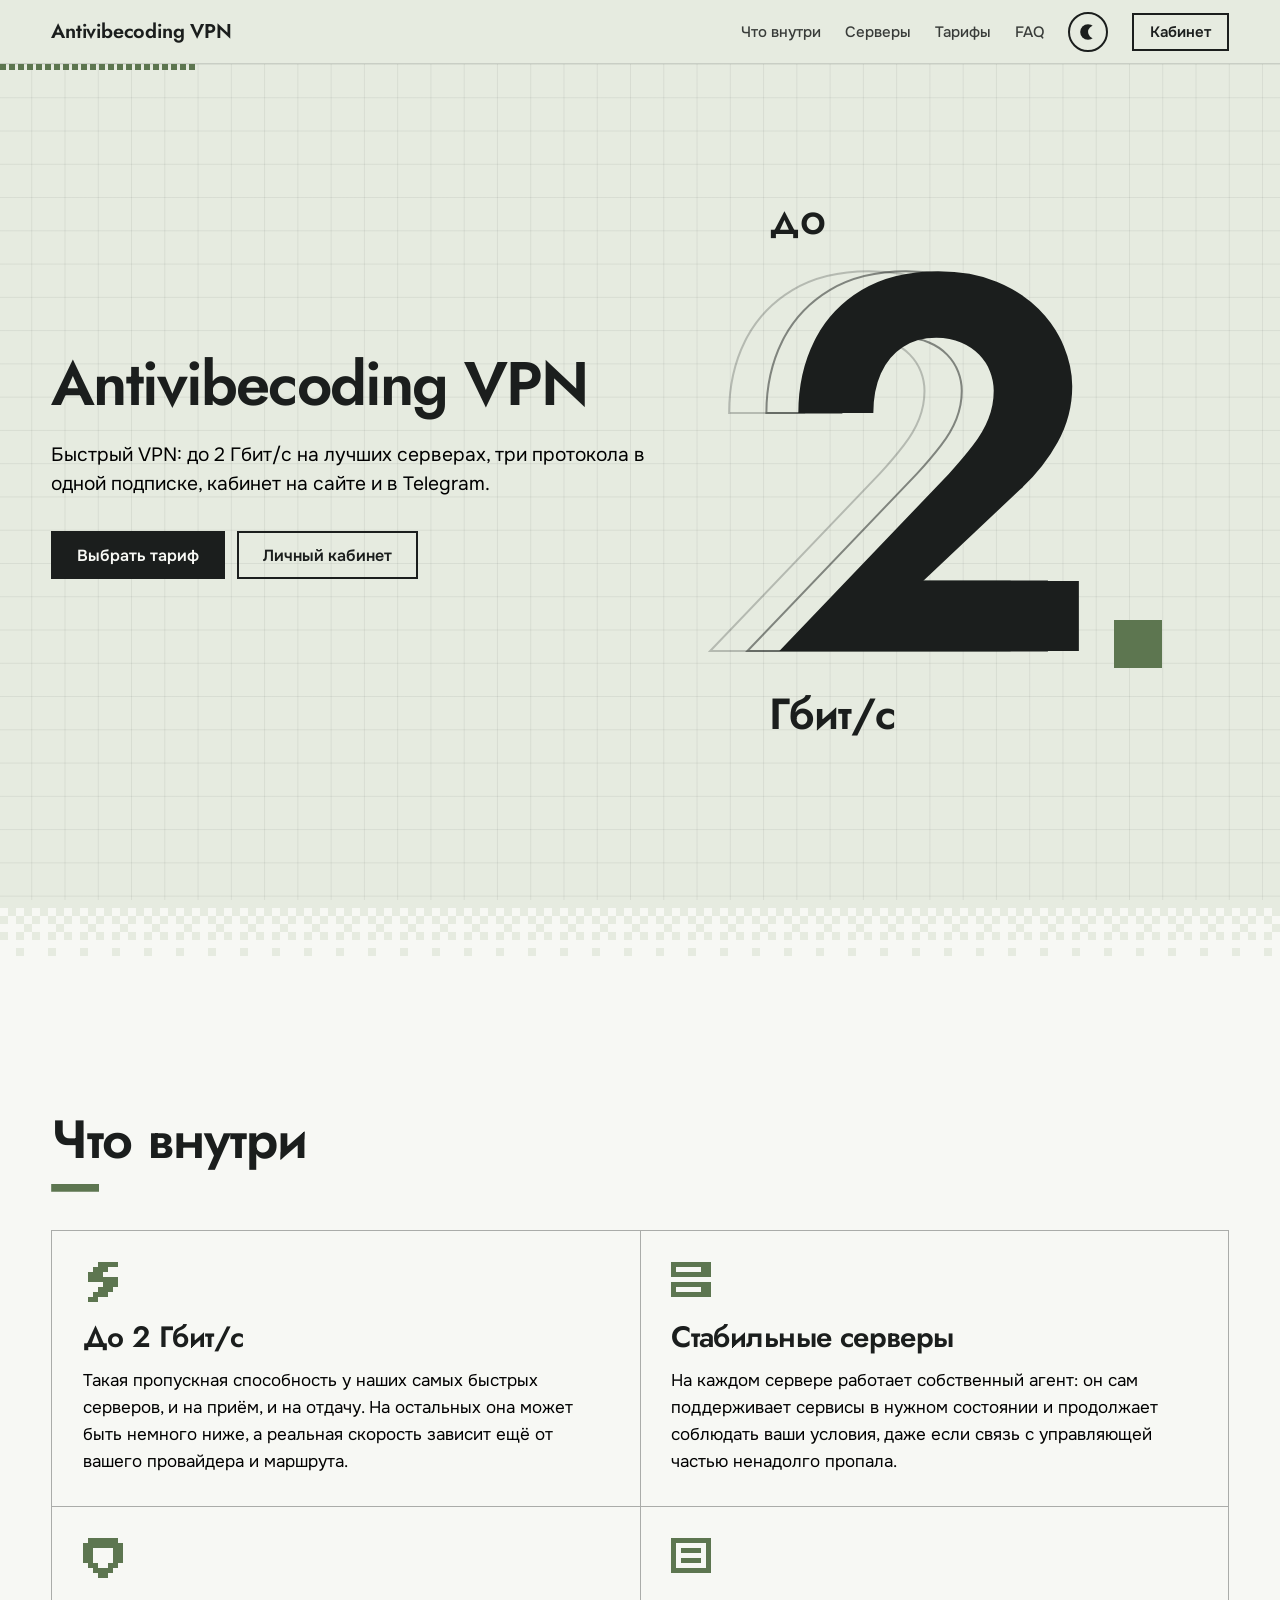
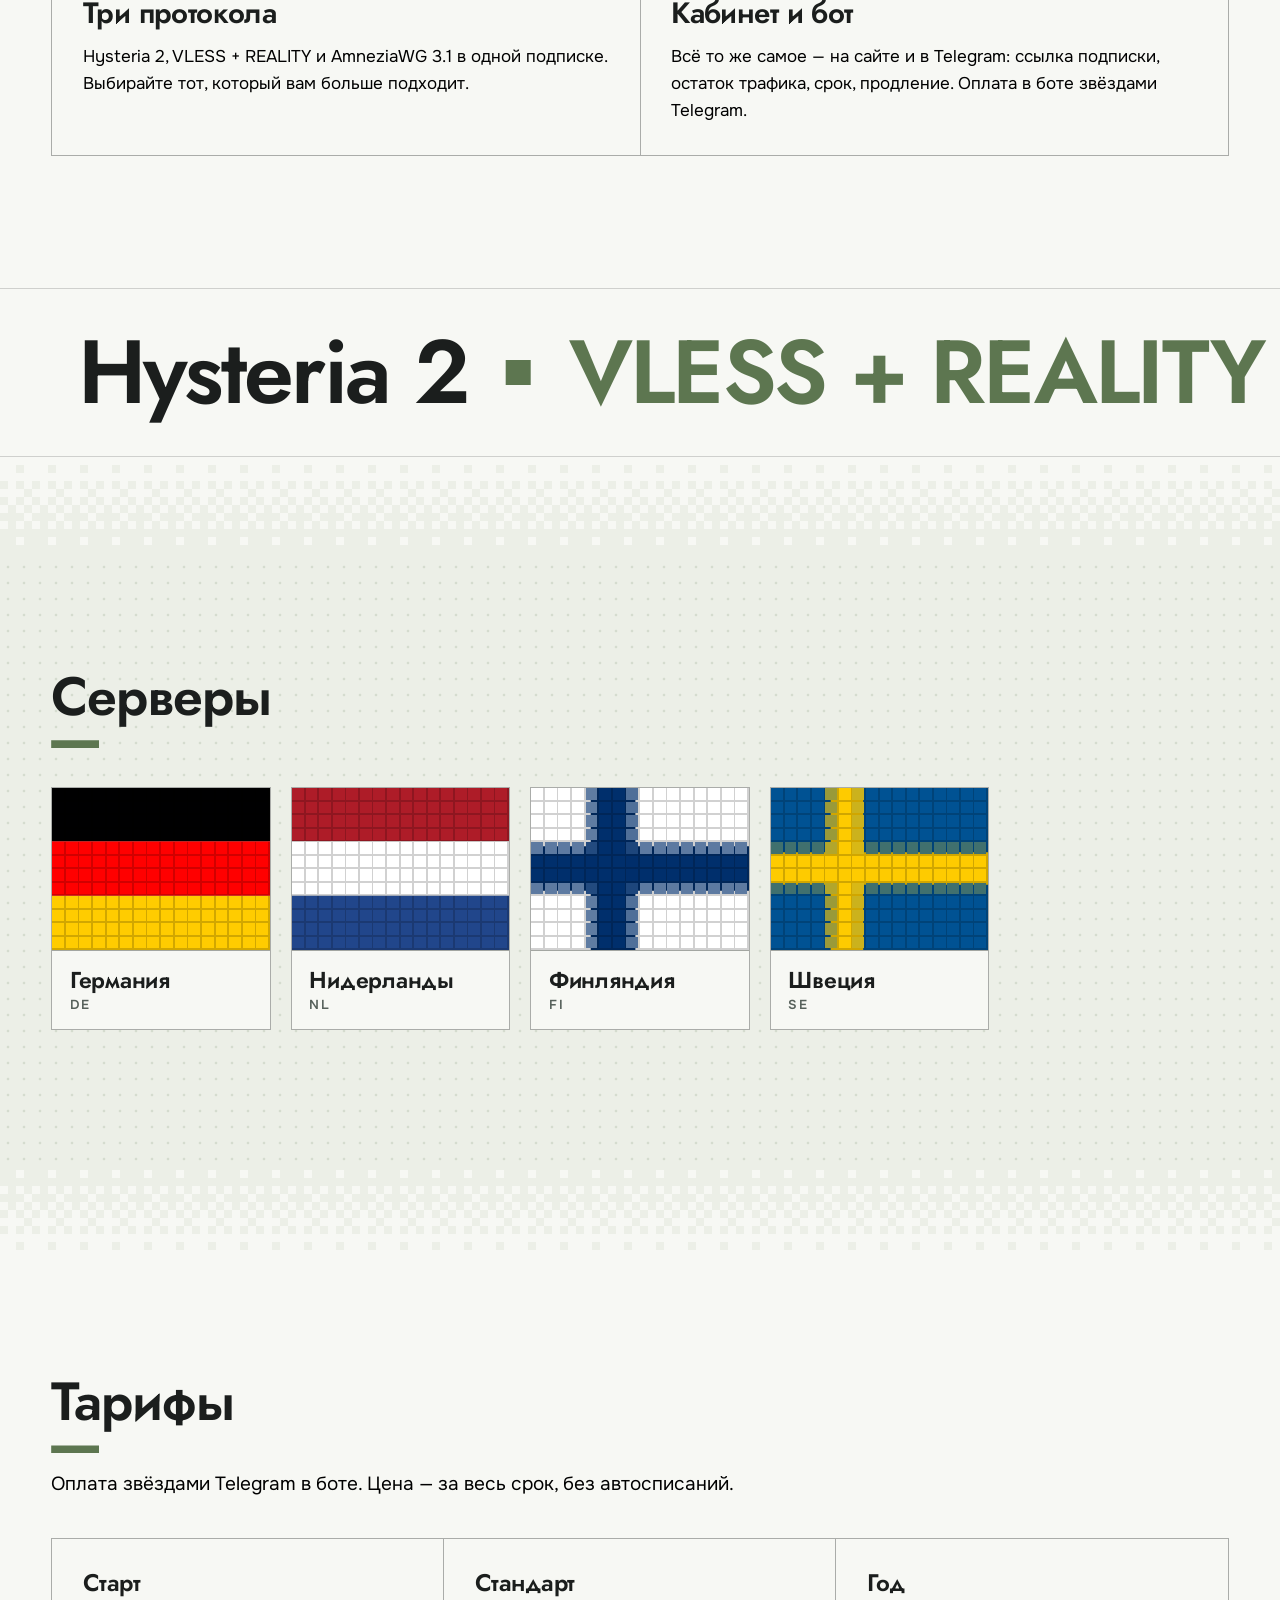
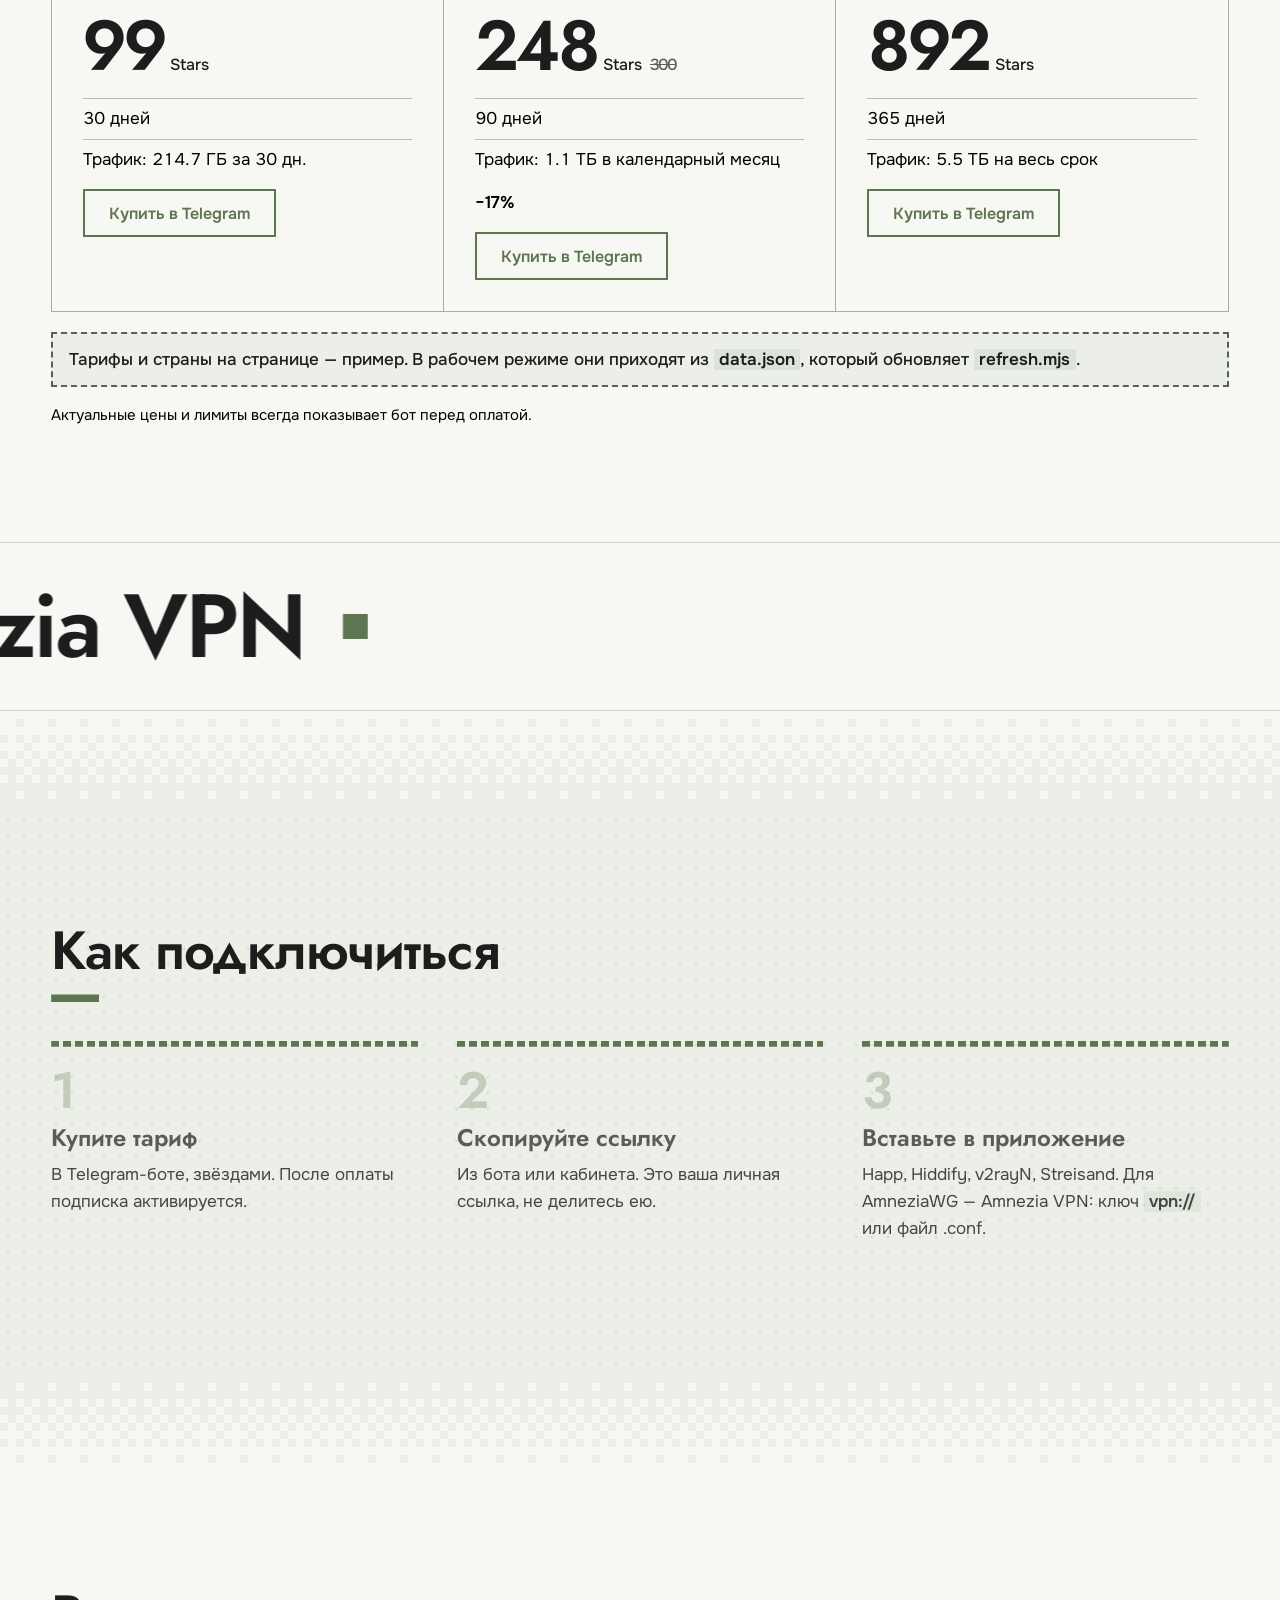
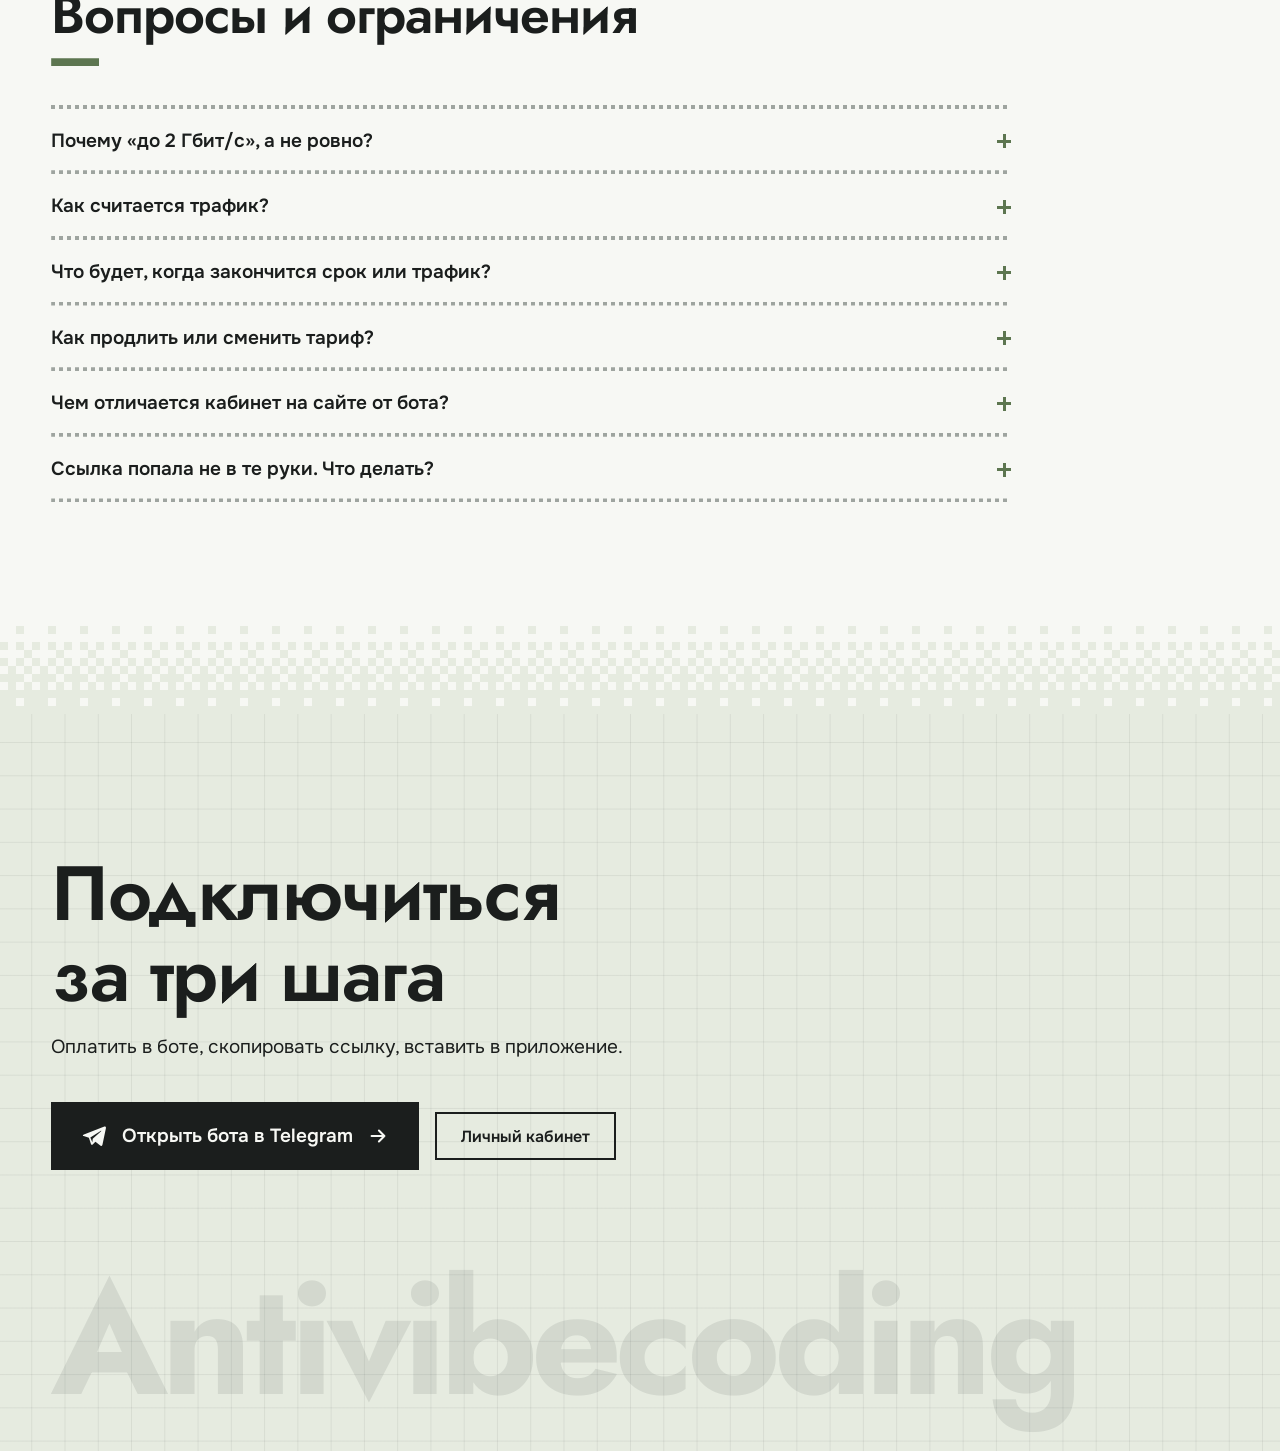
==== commit 034c0e76: "Footer: screen-reader/crawler text with the source link (sr-only), assets v=87 Co-Authored-By: Claud" ====
--- a/public/index.html
+++ b/public/index.html
@@ -30,7 +30,7 @@
 <link rel="author" href="/humans.txt">
 <script type="application/ld+json">{"@context":"https://schema.org","@graph":[{"@type":"WebSite","@id":"https://general.substituteme.space/#site","url":"https://general.substituteme.space/","name":"Antivibecoding VPN","inLanguage":"ru","isAccessibleForFree":true,"license":"https://opensource.org/licenses/MIT","isBasedOn":{"@id":"https://github.com/Glebsolopdf/avv-card#source"}},{"@type":"SoftwareSourceCode","@id":"https://github.com/Glebsolopdf/avv-card#source","name":"avv-card","description":"Source code of the Antivibecoding VPN landing page: a framework-free static site with live tariffs and server countries.","codeRepository":"https://github.com/Glebsolopdf/avv-card","programmingLanguage":["HTML","CSS","JavaScript"],"license":"https://opensource.org/licenses/MIT","runtimePlatform":"Web browser"}]}</script>
 <link rel="preload" href="assets/fonts/jost-cyrillic.woff2" as="font" type="font/woff2" crossorigin>
-<link rel="stylesheet" href="css/style.css?v=86">
+<link rel="stylesheet" href="css/style.css?v=87">
 </head>
 <body>
 
@@ -184,9 +184,10 @@
     </div>
   </div>
   <div class="end__mark" aria-hidden="true">Antivibecoding</div>
+  <p class="sr-only">Этот сайт с открытым исходным кодом (лицензия MIT). Исходный код: <a href="https://github.com/Glebsolopdf/avv-card" rel="noopener">github.com/Glebsolopdf/avv-card</a>.</p>
 </footer>
 
-<script src="js/content.js?v=86"></script>
-<script src="js/app.js?v=86"></script>
+<script src="js/content.js?v=87"></script>
+<script src="js/app.js?v=87"></script>
 </body>
 </html>
--- a/public/css/style.css
+++ b/public/css/style.css
@@ -330,3 +330,7 @@
   .countries .cc{padding:0 .55rem .5rem;font-size:.625rem}
   .countries li:hover{transform:none}
 }
+
+/* text for screen readers and crawlers, not painted; the link shows itself when it gets keyboard focus */
+.sr-only{position:absolute;width:1px;height:1px;margin:-1px;padding:0;overflow:hidden;clip:rect(0 0 0 0);clip-path:inset(50%);white-space:nowrap;border:0}
+.sr-only a:focus-visible{position:fixed;left:1rem;bottom:1rem;z-index:99;width:auto;height:auto;padding:.5rem .8rem;clip:auto;clip-path:none;overflow:visible;background:var(--ink,#111);color:var(--bg,#fff);outline:2px solid currentColor}
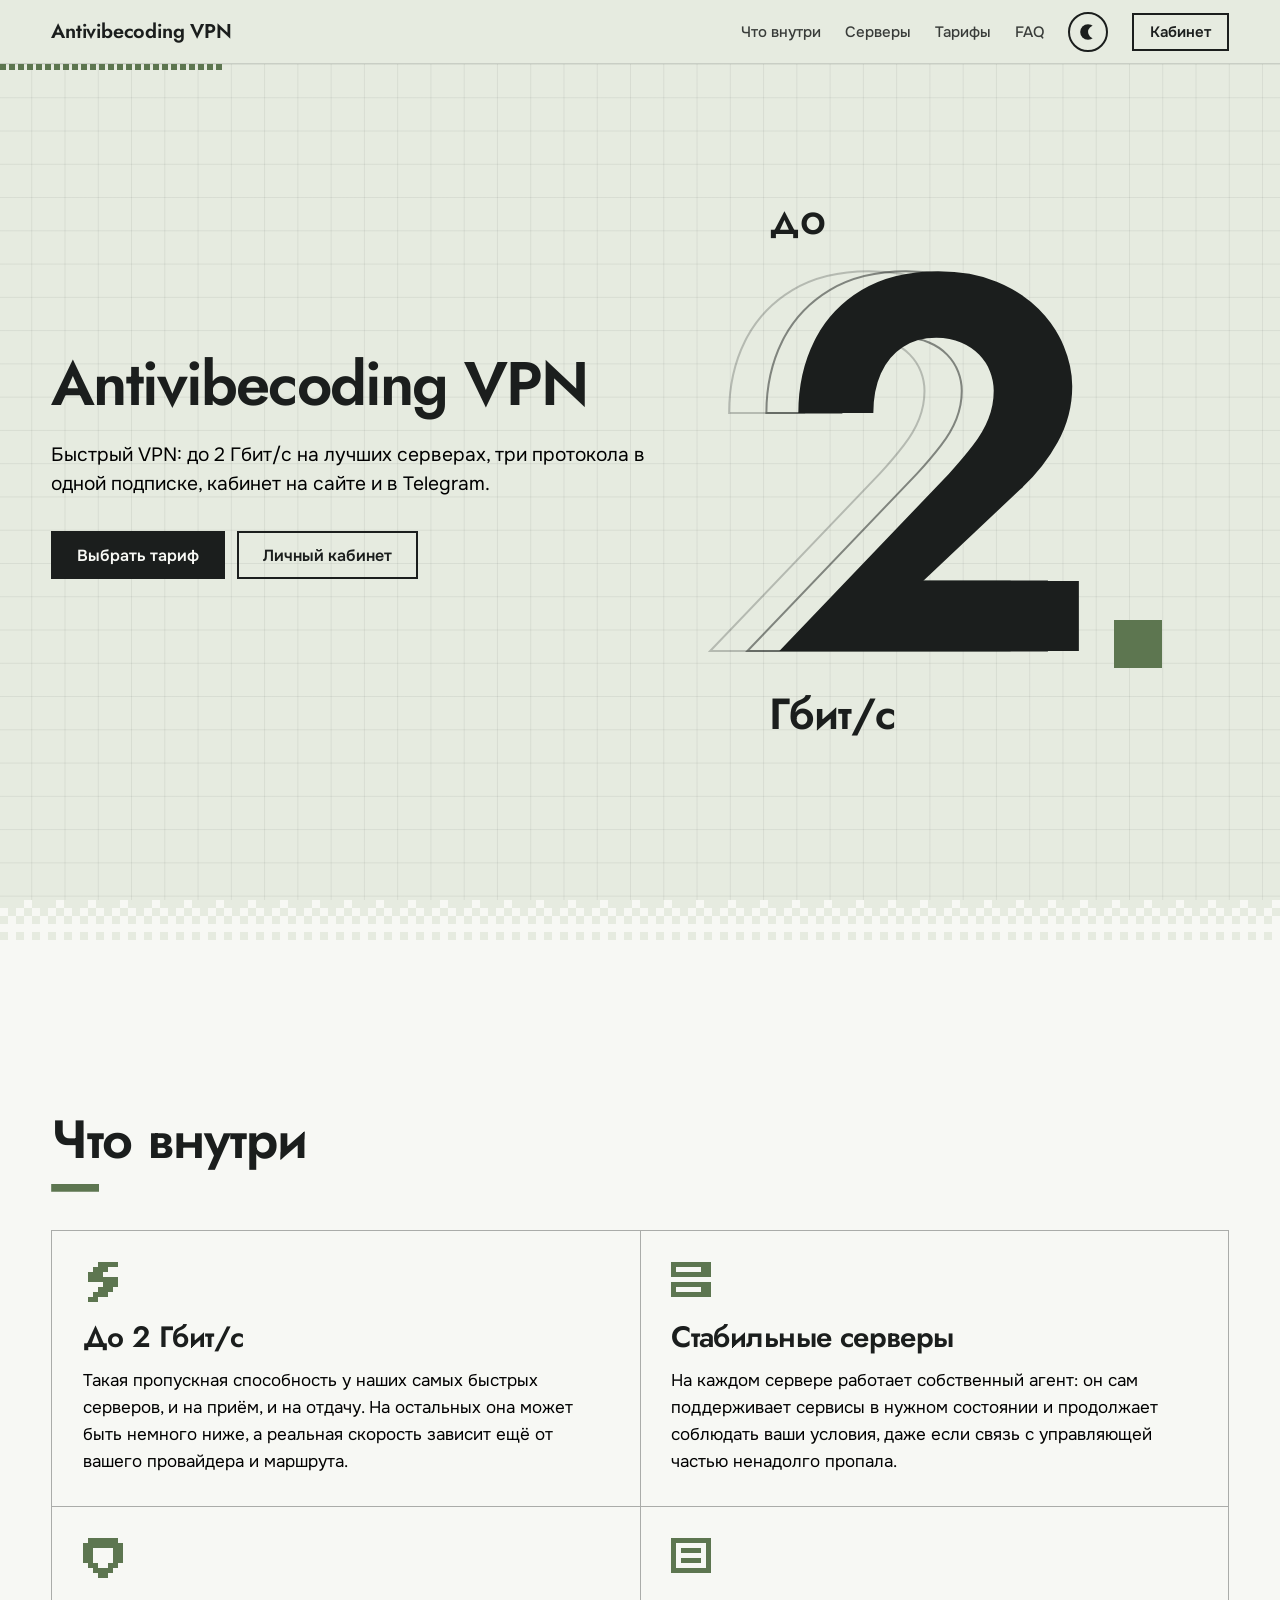
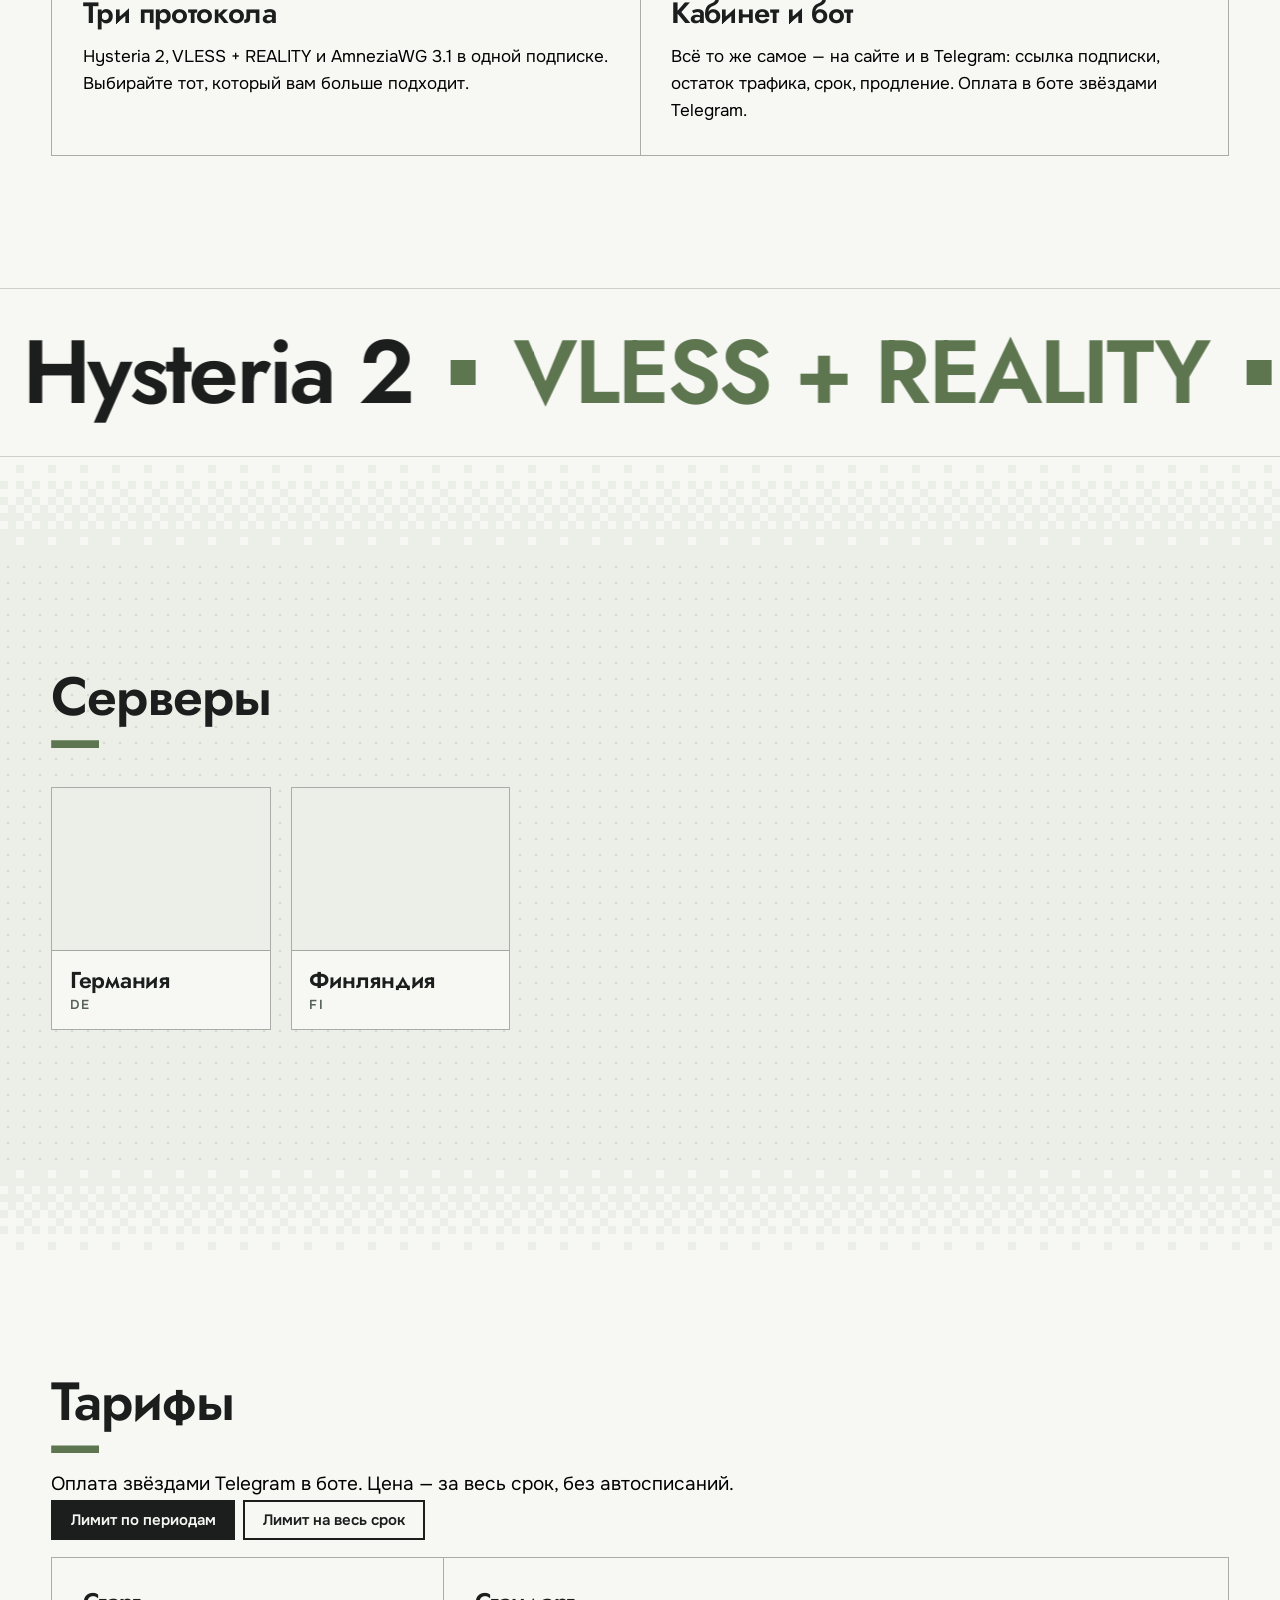
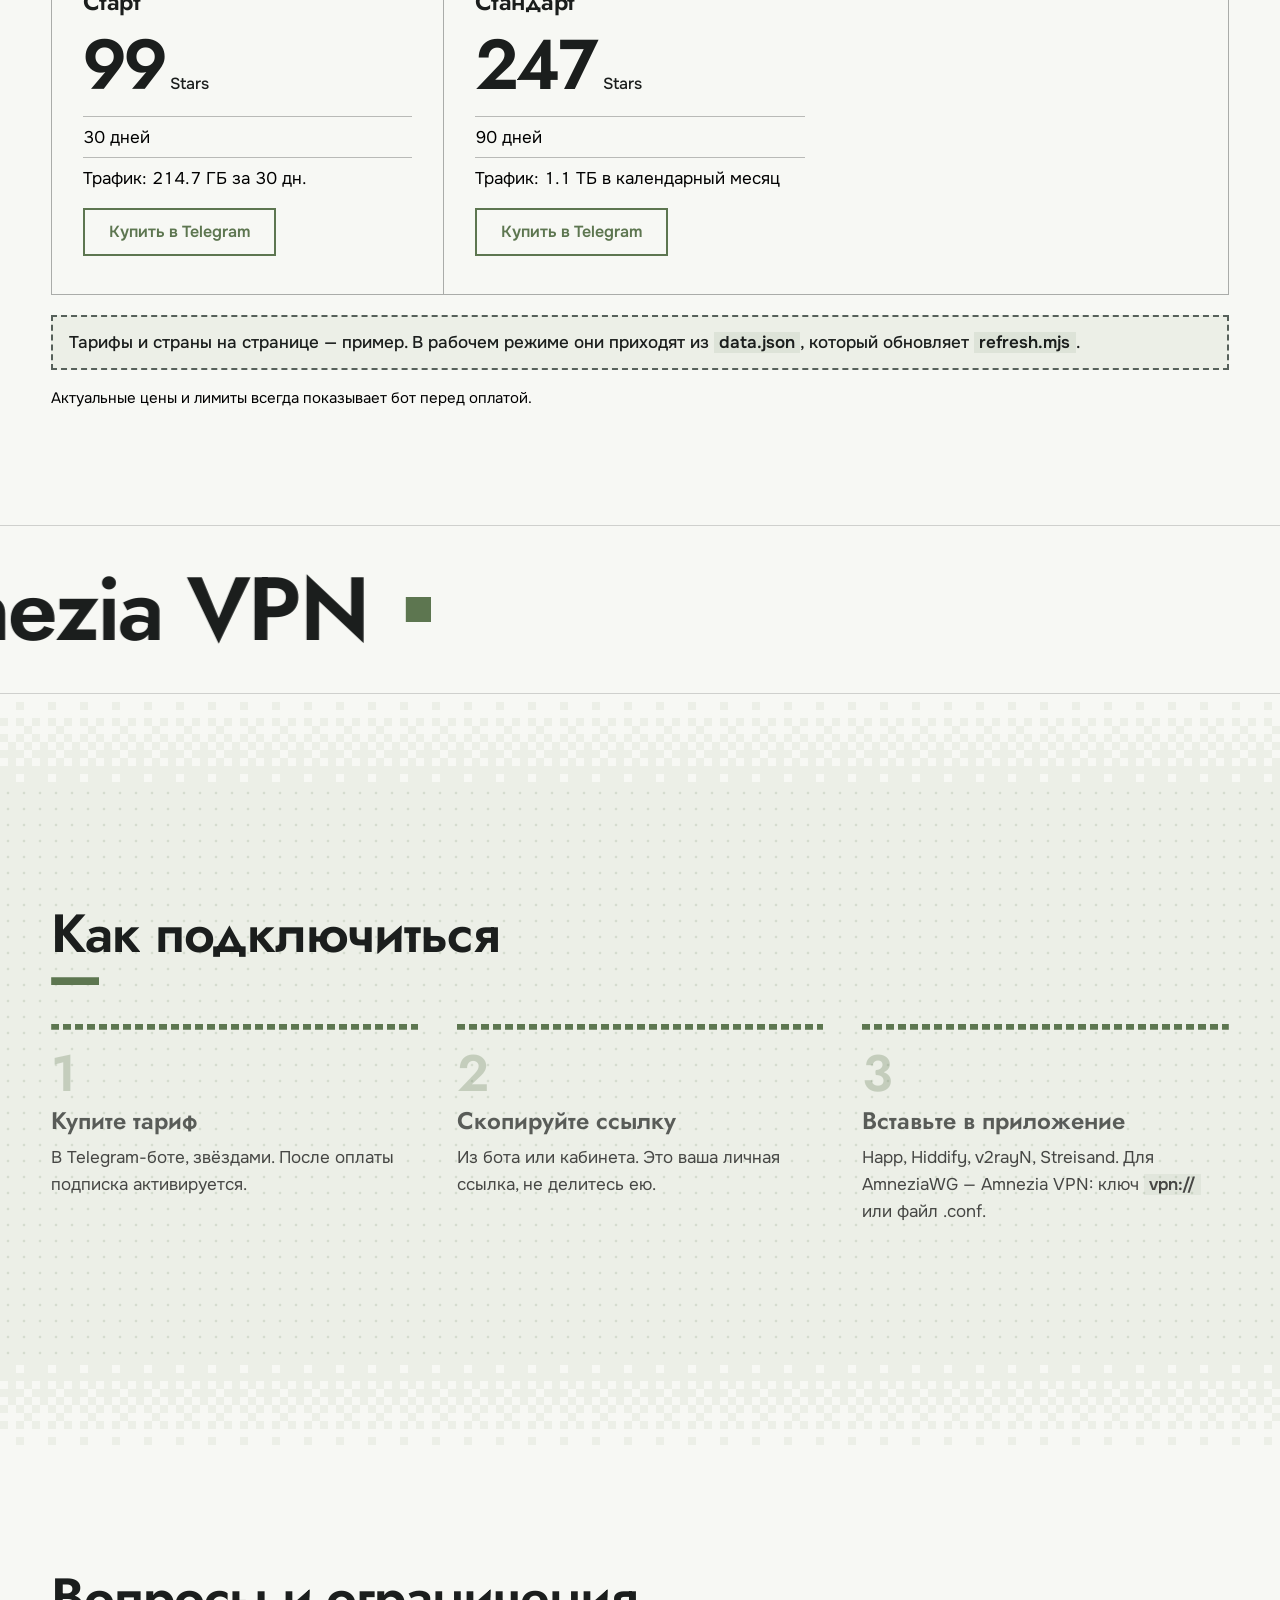
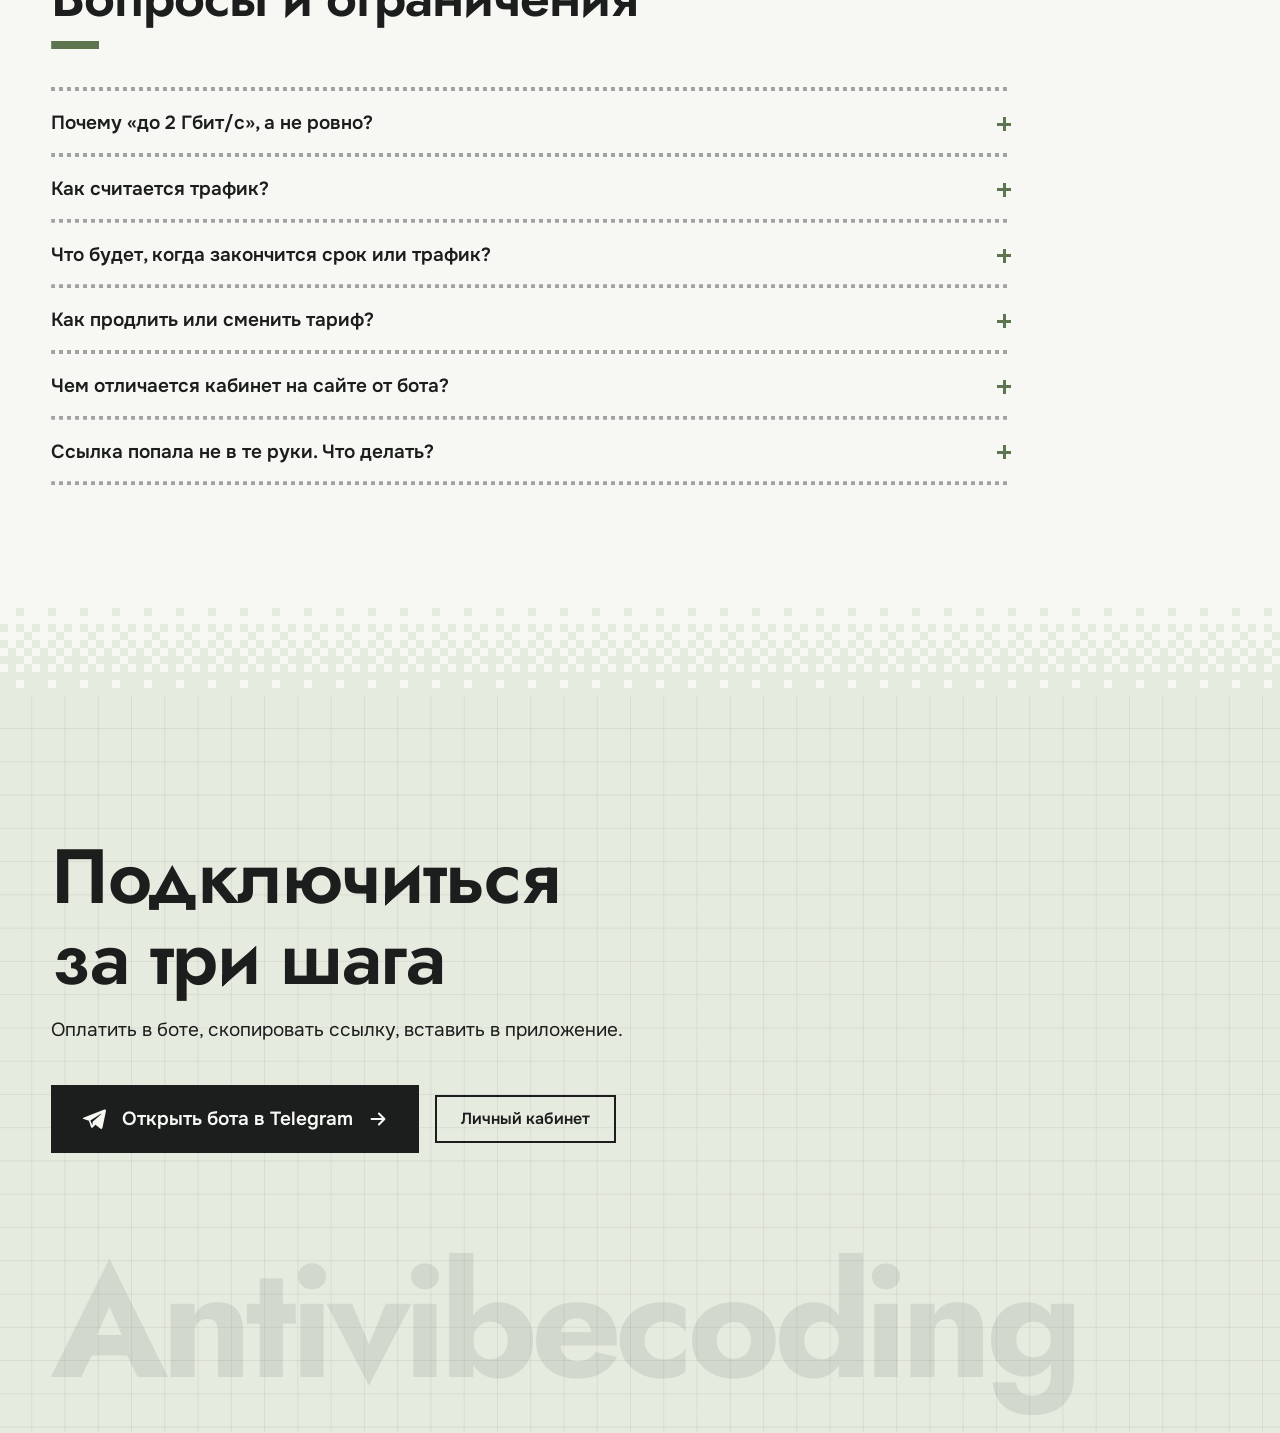
==== commit 11acb6ab: "Add a 404 page and tariff sections by quota kind - public/404.html: pixel "404" on the site grid wit" ====
--- a/public/index.html
+++ b/public/index.html
@@ -30,7 +30,7 @@
 <link rel="author" href="/humans.txt">
 <script type="application/ld+json">{"@context":"https://schema.org","@graph":[{"@type":"WebSite","@id":"https://general.substituteme.space/#site","url":"https://general.substituteme.space/","name":"Antivibecoding VPN","inLanguage":"ru","isAccessibleForFree":true,"license":"https://opensource.org/licenses/MIT","isBasedOn":{"@id":"https://github.com/Glebsolopdf/avv-card#source"}},{"@type":"SoftwareSourceCode","@id":"https://github.com/Glebsolopdf/avv-card#source","name":"avv-card","description":"Source code of the Antivibecoding VPN landing page: a framework-free static site with live tariffs and server countries.","codeRepository":"https://github.com/Glebsolopdf/avv-card","programmingLanguage":["HTML","CSS","JavaScript"],"license":"https://opensource.org/licenses/MIT","runtimePlatform":"Web browser"}]}</script>
 <link rel="preload" href="assets/fonts/jost-cyrillic.woff2" as="font" type="font/woff2" crossorigin>
-<link rel="stylesheet" href="css/style.css?v=87">
+<link rel="stylesheet" href="css/style.css?v=88">
 </head>
 <body>
 
@@ -187,7 +187,7 @@
   <p class="sr-only">Этот сайт с открытым исходным кодом (лицензия MIT). Исходный код: <a href="https://github.com/Glebsolopdf/avv-card" rel="noopener">github.com/Glebsolopdf/avv-card</a>.</p>
 </footer>
 
-<script src="js/content.js?v=87"></script>
-<script src="js/app.js?v=87"></script>
+<script src="js/content.js?v=88"></script>
+<script src="js/app.js?v=88"></script>
 </body>
 </html>
--- a/public/css/style.css
+++ b/public/css/style.css
@@ -331,6 +331,11 @@
   .countries li:hover{transform:none}
 }
 
+.plan-groups{display:flex;flex-wrap:wrap;gap:.5rem;margin:0 0 1rem}
+.plan-groups[hidden]{display:none}
+.plan-groups button{min-height:40px;padding:0 1.1rem;font:600 .9375rem var(--text);color:inherit;background:transparent;border:2px solid currentColor;cursor:pointer;transition:background-color .25s var(--ease),color .25s var(--ease)}
+.plan-groups button[aria-pressed="true"]{background:var(--btn-bg);color:var(--btn-fg);border-color:var(--btn-bg)}
+.plan-groups button:focus-visible{outline:2px solid var(--orange);outline-offset:2px}
 /* text for screen readers and crawlers, not painted; the link shows itself when it gets keyboard focus */
 .sr-only{position:absolute;width:1px;height:1px;margin:-1px;padding:0;overflow:hidden;clip:rect(0 0 0 0);clip-path:inset(50%);white-space:nowrap;border:0}
 .sr-only a:focus-visible{position:fixed;left:1rem;bottom:1rem;z-index:99;width:auto;height:auto;padding:.5rem .8rem;clip:auto;clip-path:none;overflow:visible;background:var(--ink,#111);color:var(--bg,#fff);outline:2px solid currentColor}
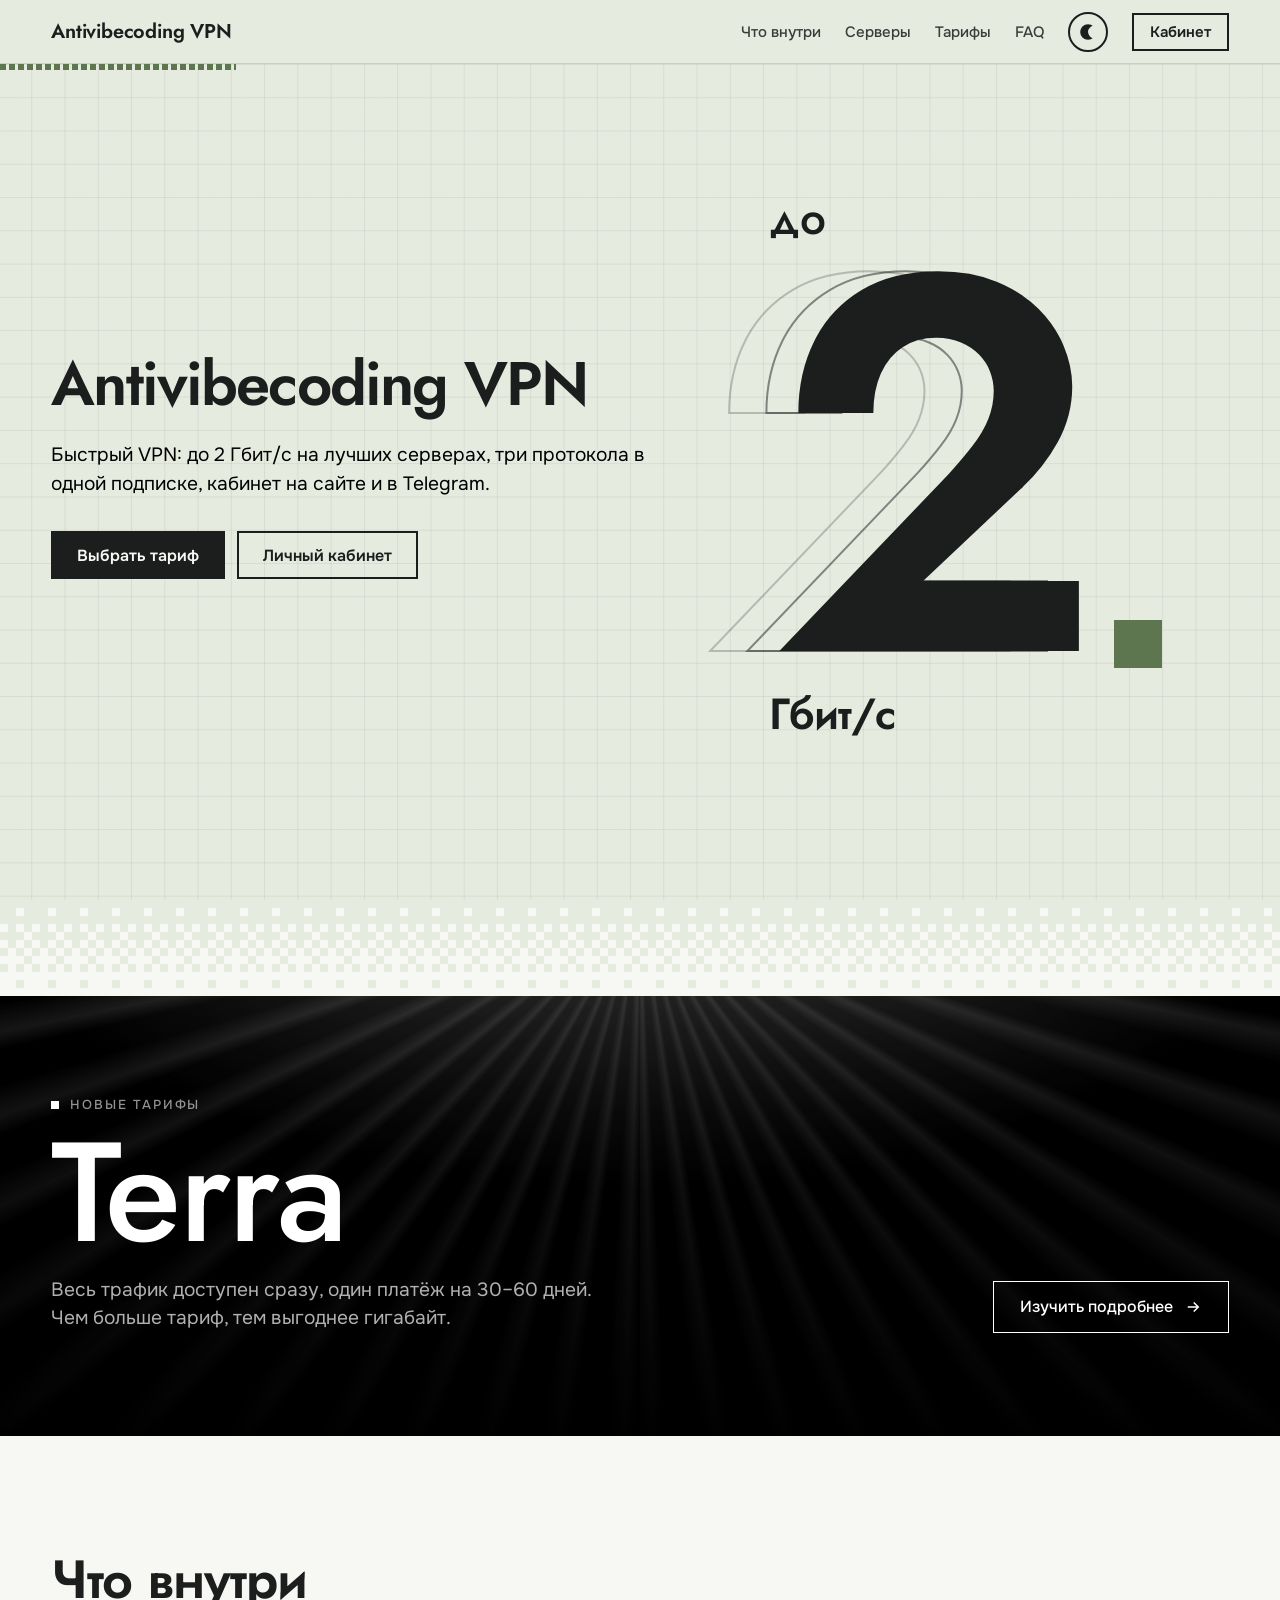
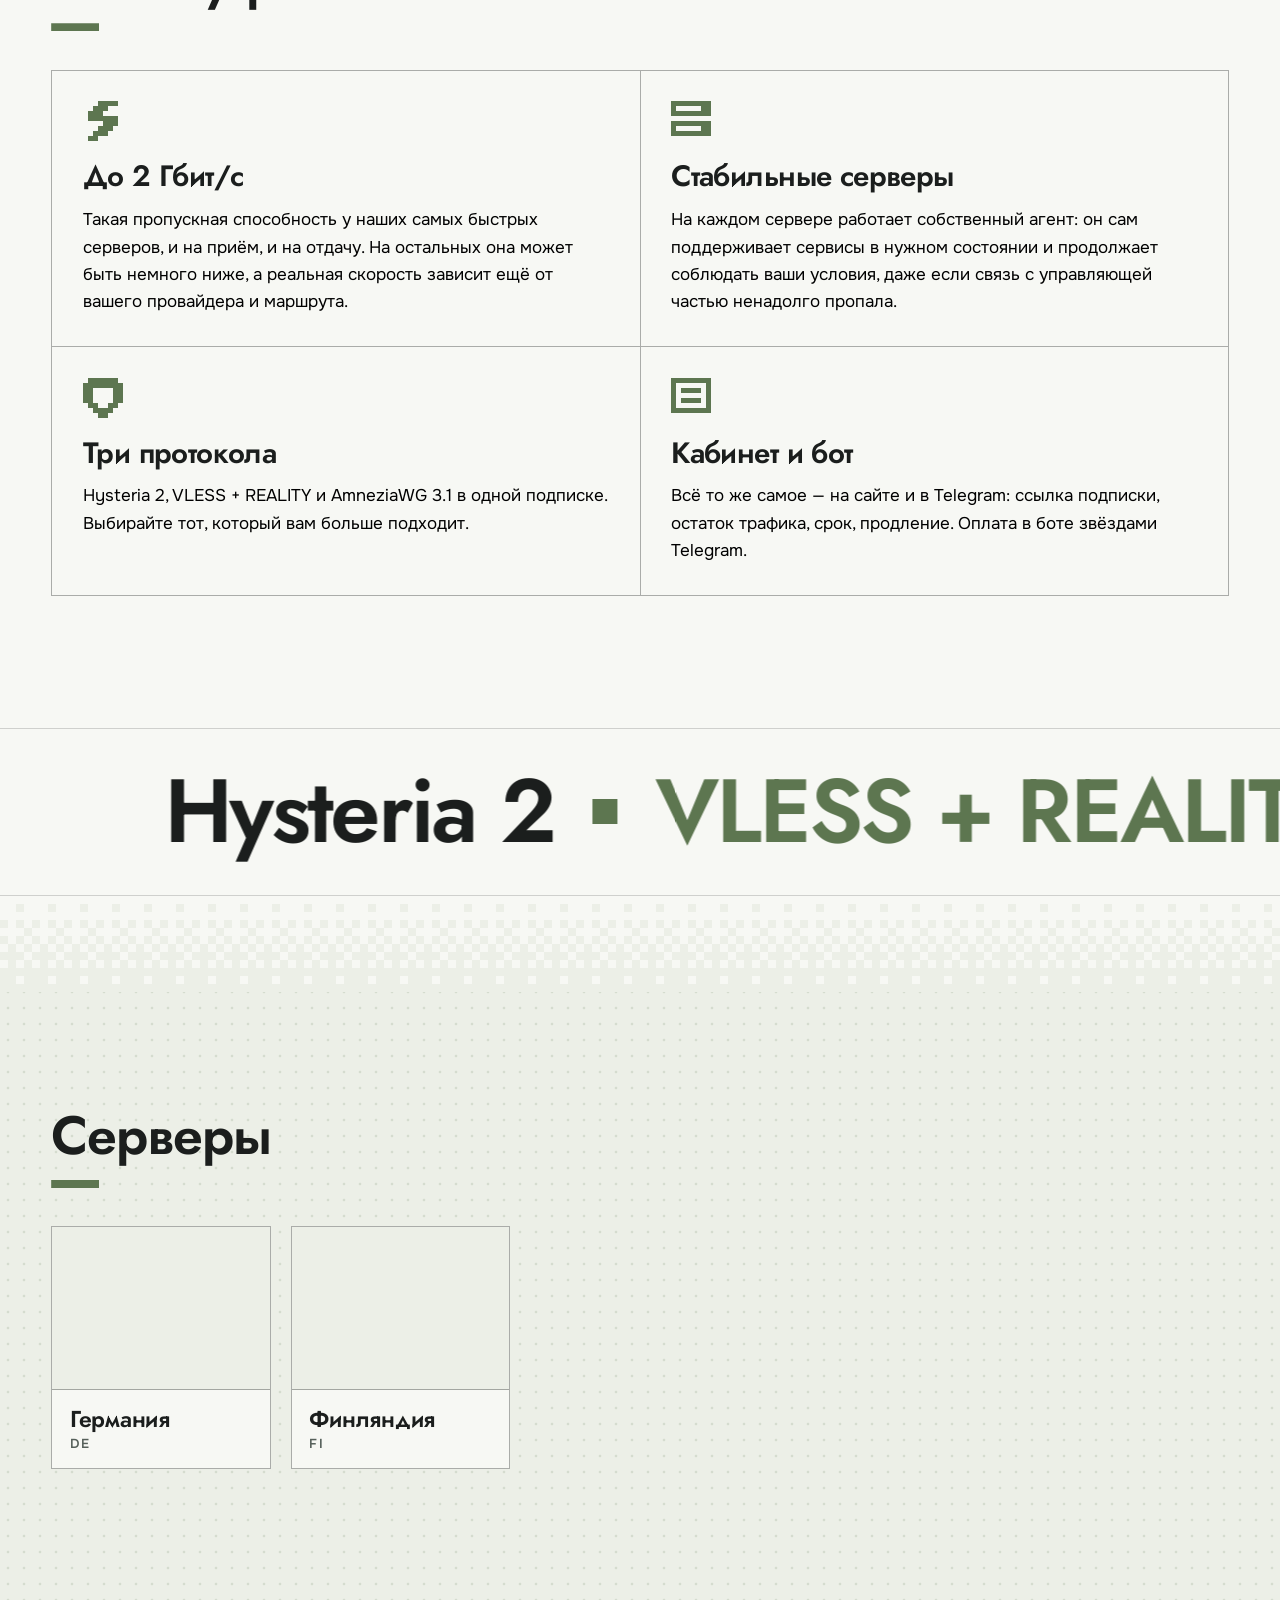
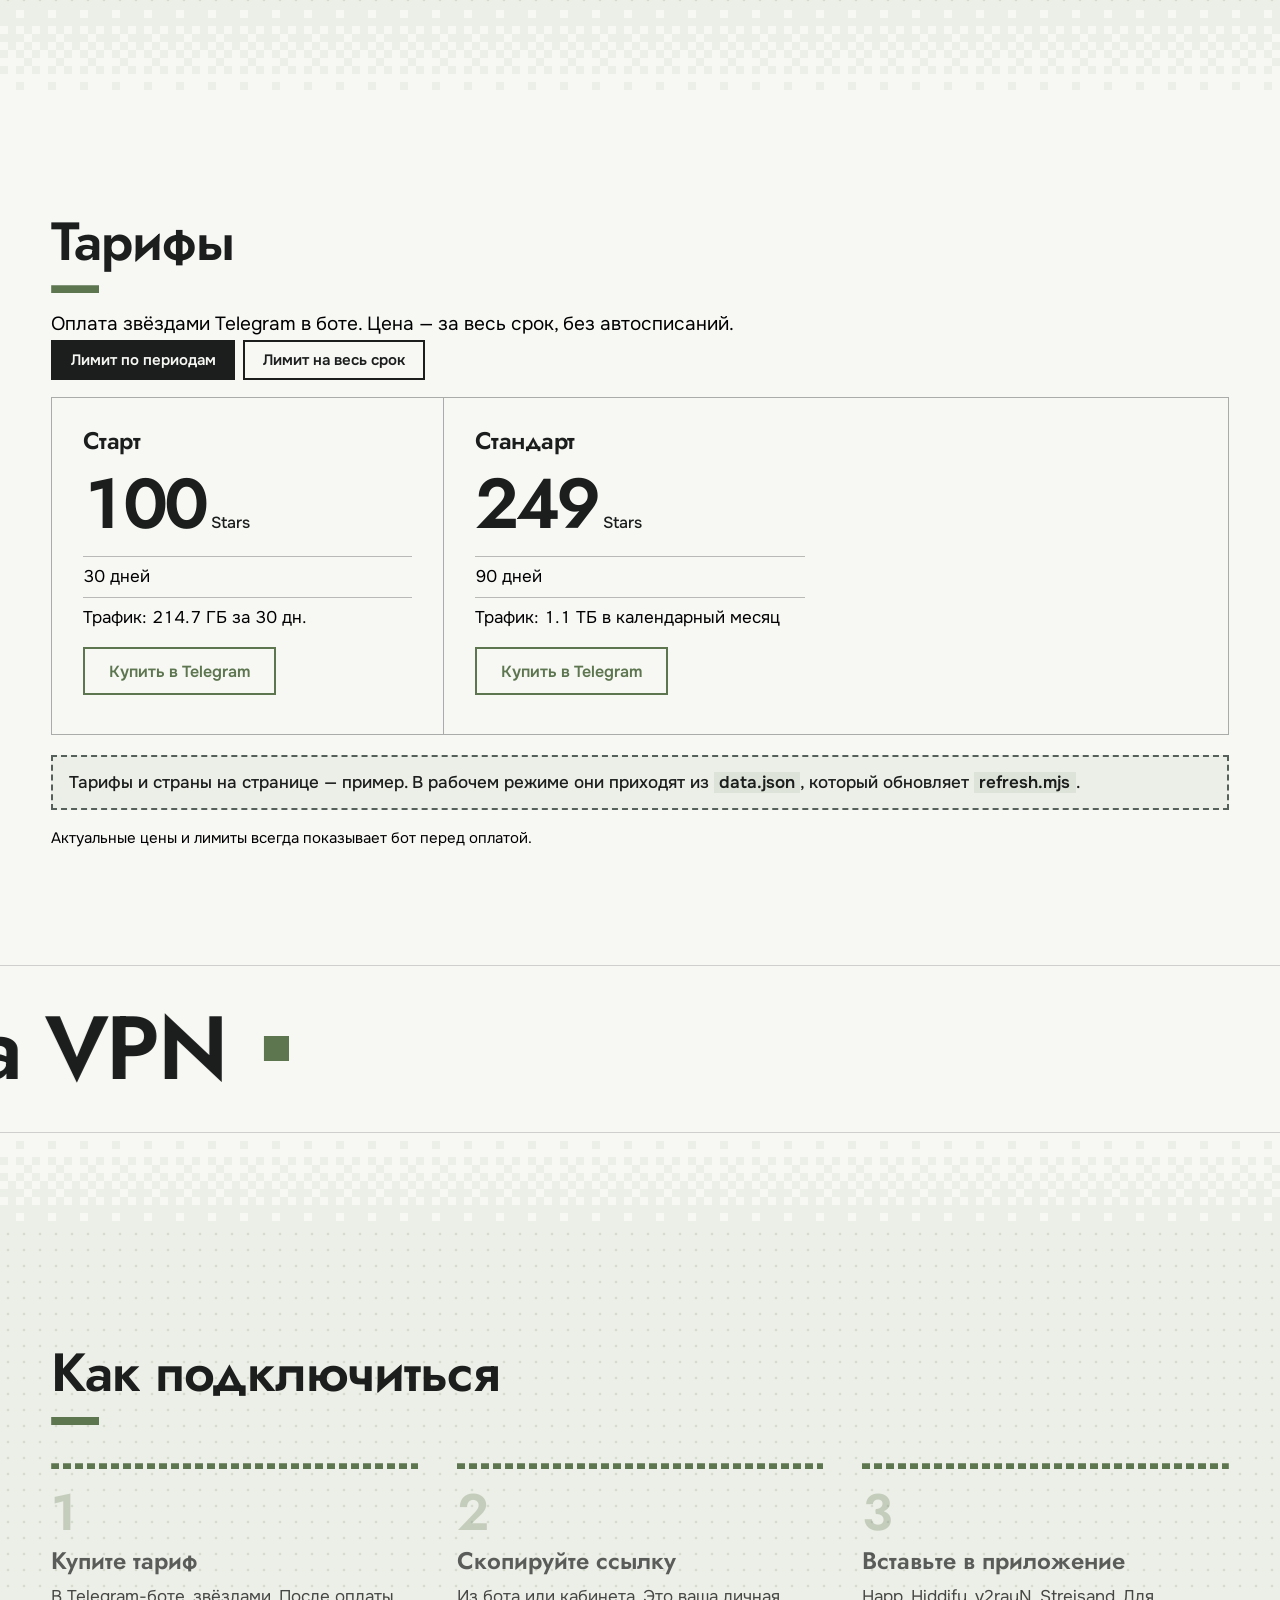
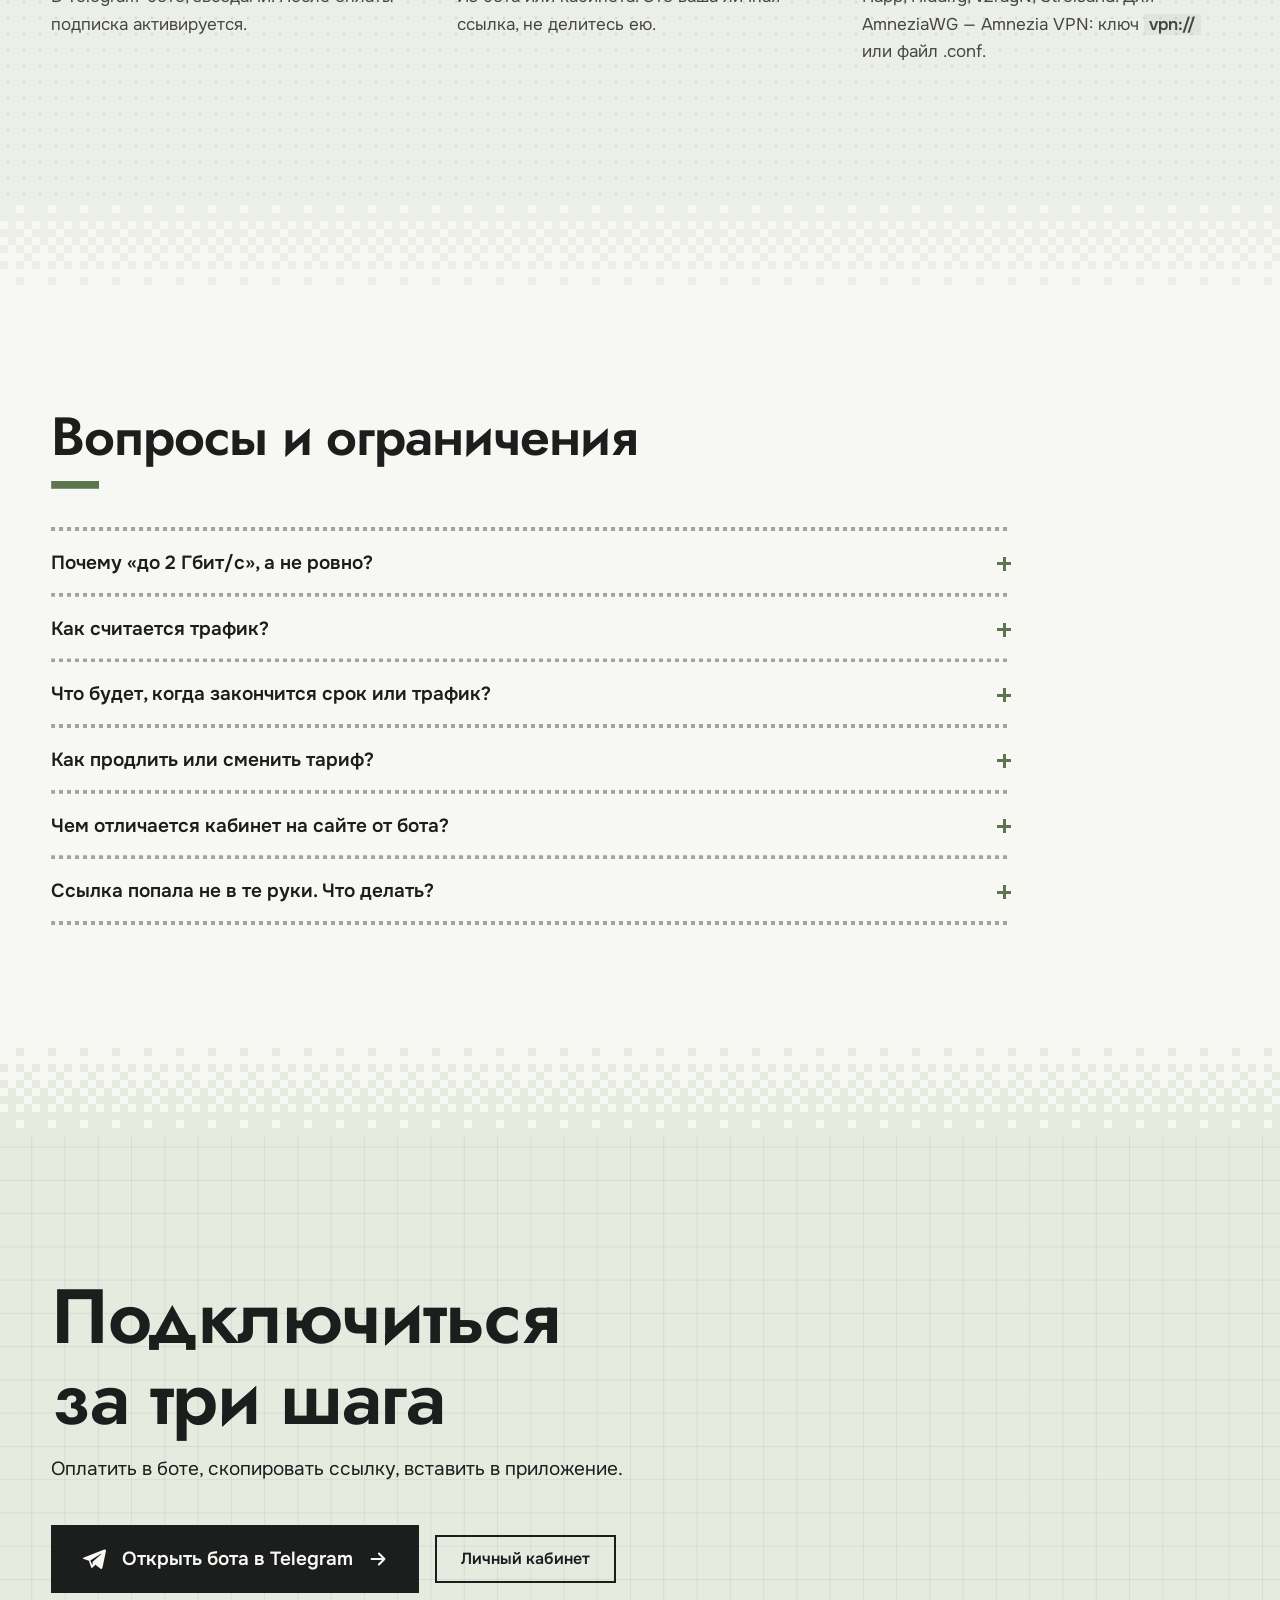
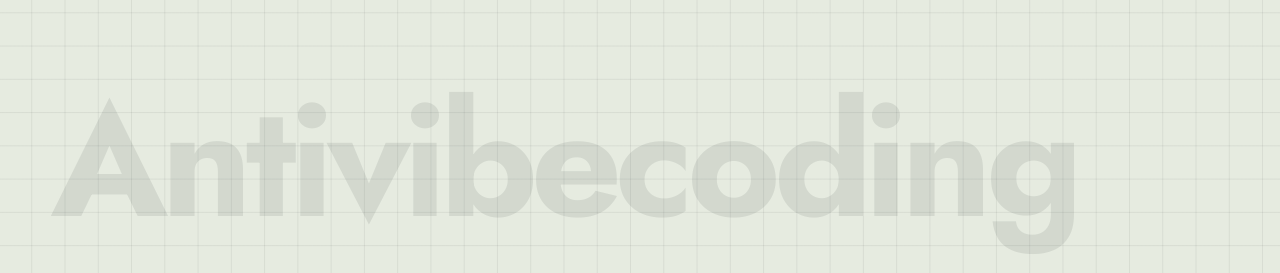
==== commit a689ae49: "Add Terra tariffs presentation page and banner on the main page public/terra.html is the scroll pres" ====
--- a/public/index.html
+++ b/public/index.html
@@ -31,6 +31,28 @@
 <script type="application/ld+json">{"@context":"https://schema.org","@graph":[{"@type":"WebSite","@id":"https://general.substituteme.space/#site","url":"https://general.substituteme.space/","name":"Antivibecoding VPN","inLanguage":"ru","isAccessibleForFree":true,"license":"https://opensource.org/licenses/MIT","isBasedOn":{"@id":"https://github.com/Glebsolopdf/avv-card#source"}},{"@type":"SoftwareSourceCode","@id":"https://github.com/Glebsolopdf/avv-card#source","name":"avv-card","description":"Source code of the Antivibecoding VPN landing page: a framework-free static site with live tariffs and server countries.","codeRepository":"https://github.com/Glebsolopdf/avv-card","programmingLanguage":["HTML","CSS","JavaScript"],"license":"https://opensource.org/licenses/MIT","runtimePlatform":"Web browser"}]}</script>
 <link rel="preload" href="assets/fonts/jost-cyrillic.woff2" as="font" type="font/woff2" crossorigin>
 <link rel="stylesheet" href="css/style.css?v=88">
+<style id="terra-banner-css">
+.terra-ban{position:relative;display:block;background:#000;color:#f4f4f2;overflow:hidden;isolation:isolate;padding:clamp(3.5rem,8vw,7rem) var(--pad);text-decoration:none;-webkit-user-select:none;user-select:none}
+.terra-ban::before{content:"";position:absolute;inset:-10% -10% auto -10%;height:140%;z-index:-1;pointer-events:none;background:
+ repeating-conic-gradient(from 180deg at 50% -8%,rgba(255,255,255,.00) 0deg,rgba(255,255,255,.13) 1.6deg,rgba(255,255,255,0) 4.2deg,rgba(255,255,255,0) 7deg),
+ radial-gradient(60% 70% at 50% -10%,rgba(255,255,255,.28),rgba(255,255,255,0) 70%);
+ -webkit-mask-image:linear-gradient(#000 0%,transparent 85%);mask-image:linear-gradient(#000 0%,transparent 85%);opacity:.8;transition:opacity .8s var(--ease-out)}
+.terra-ban:hover::before,.terra-ban:focus-visible::before{opacity:1}
+.terra-ban__in{max-width:1280px;margin:0 auto;display:grid;grid-template-columns:minmax(0,1fr) auto;gap:2rem 3rem;align-items:end}
+.terra-ban__kicker{display:flex;align-items:center;gap:.7rem;font:500 .8125rem/1 var(--text);letter-spacing:.14em;text-transform:uppercase;color:rgba(244,244,242,.6)}
+.terra-ban__kicker i{width:8px;height:8px;background:#fff;display:block}
+.terra-ban h2{font:500 clamp(3.5rem,11vw,9rem)/.9 var(--display);letter-spacing:-.02em;margin:1.1rem 0 0;color:#fff}
+.terra-ban h2::after{display:none!important}
+.terra-ban p{margin:1.25rem 0 0;max-width:34rem;font:400 clamp(1rem,1.5vw,1.2rem)/1.5 var(--text);color:rgba(244,244,242,.72)}
+.terra-ban__side{display:grid;gap:1.25rem;justify-items:start}
+.terra-ban__btn{position:relative;display:inline-flex;align-items:center;gap:.7rem;height:3.25rem;padding:0 1.6rem;border:1px solid #fff;font:500 1rem/1 var(--text);color:#fff;overflow:hidden;isolation:isolate;transition:color .45s var(--ease-out)}
+.terra-ban__btn::before{content:"";position:absolute;inset:0;background:#fff;transform:translateX(-101%);transition:transform .55s var(--ease-out);z-index:-1}
+.terra-ban:hover .terra-ban__btn,.terra-ban:focus-visible .terra-ban__btn{color:#000}
+.terra-ban:hover .terra-ban__btn::before,.terra-ban:focus-visible .terra-ban__btn::before{transform:none}
+.terra-ban:focus-visible{outline:2px solid #fff;outline-offset:-6px}
+@media (max-width:760px){.terra-ban__in{grid-template-columns:minmax(0,1fr)}}
+@media (prefers-reduced-motion:reduce){.terra-ban::before,.terra-ban__btn,.terra-ban__btn::before{transition:none}}
+</style>
 </head>
 <body>
 
@@ -80,6 +102,19 @@
 
 <canvas class="edge" data-a="--blue" data-b="--paper" aria-hidden="true"></canvas>
 
+<a class="terra-ban" id="terra-banner" href="/terra" aria-label="Новые тарифы Terra: изучить подробнее">
+  <div class="terra-ban__in">
+    <div>
+      <span class="terra-ban__kicker"><i></i>Новые тарифы</span>
+      <h2>Terra</h2>
+      <p>Весь трафик доступен сразу, один платёж на 30–60 дней. Чем больше тариф, тем выгоднее гигабайт.</p>
+    </div>
+    <div class="terra-ban__side">
+      <span class="terra-ban__btn">Изучить подробнее <svg width="18" height="18" viewBox="0 0 24 24" fill="none" stroke="currentColor" stroke-width="2" aria-hidden="true"><path d="M5 12h14M13 6l6 6-6 6"/></svg></span>
+    </div>
+  </div>
+</a>
+
 <section class="sec" id="chto" aria-labelledby="h-chto">
   <h2 id="h-chto">Что внутри</h2>
   <ul class="cells cells--2">
@@ -189,5 +224,27 @@
 
 <script src="js/content.js?v=88"></script>
 <script src="js/app.js?v=88"></script>
+<style id="terra-go-css">
+.terra-go{position:fixed;inset:0;z-index:99999;background:#000;pointer-events:none;visibility:hidden;opacity:0;overflow:hidden}
+.terra-go::before{content:"";position:absolute;inset:-20%;opacity:0;background:repeating-conic-gradient(from 90deg at 100% 108%,rgba(255,255,255,0) 0deg,rgba(255,255,255,.28) 1.4deg,rgba(255,255,255,0) 3.8deg,rgba(255,255,255,0) 6.5deg),radial-gradient(70% 80% at 100% 108%,rgba(255,255,255,.5),rgba(255,255,255,0) 70%);-webkit-mask-image:radial-gradient(90% 100% at 100% 100%,#000 0%,transparent 80%);mask-image:radial-gradient(90% 100% at 100% 100%,#000 0%,transparent 80%)}
+.terra-go.on{visibility:visible;pointer-events:auto;opacity:1;transition:opacity .55s ease}
+.terra-go.flash::before{animation:terra-flash 1.1s ease-in-out forwards}
+@keyframes terra-flash{0%{opacity:0;transform:scale(1.15)}45%{opacity:1}100%{opacity:0;transform:scale(1)}}
+</style>
+<script id="terra-go-js">
+(function(){
+  var a=document.getElementById('terra-banner'); if(!a){return;}
+  var ov=document.createElement('div'); ov.className='terra-go'; ov.setAttribute('aria-hidden','true'); document.body.appendChild(ov);
+  a.addEventListener('click',function(e){
+    if(e.defaultPrevented||e.button||e.metaKey||e.ctrlKey||e.shiftKey||e.altKey){return;}
+    if(matchMedia('(prefers-reduced-motion:reduce)').matches){return;}
+    e.preventDefault();
+    ov.classList.add('on');
+    setTimeout(function(){ov.classList.add('flash');},700);
+    setTimeout(function(){location.href=a.href;},2000);
+  });
+  addEventListener('pageshow',function(e){if(e.persisted){ov.classList.remove('on','flash');}});
+})();
+</script>
 </body>
 </html>
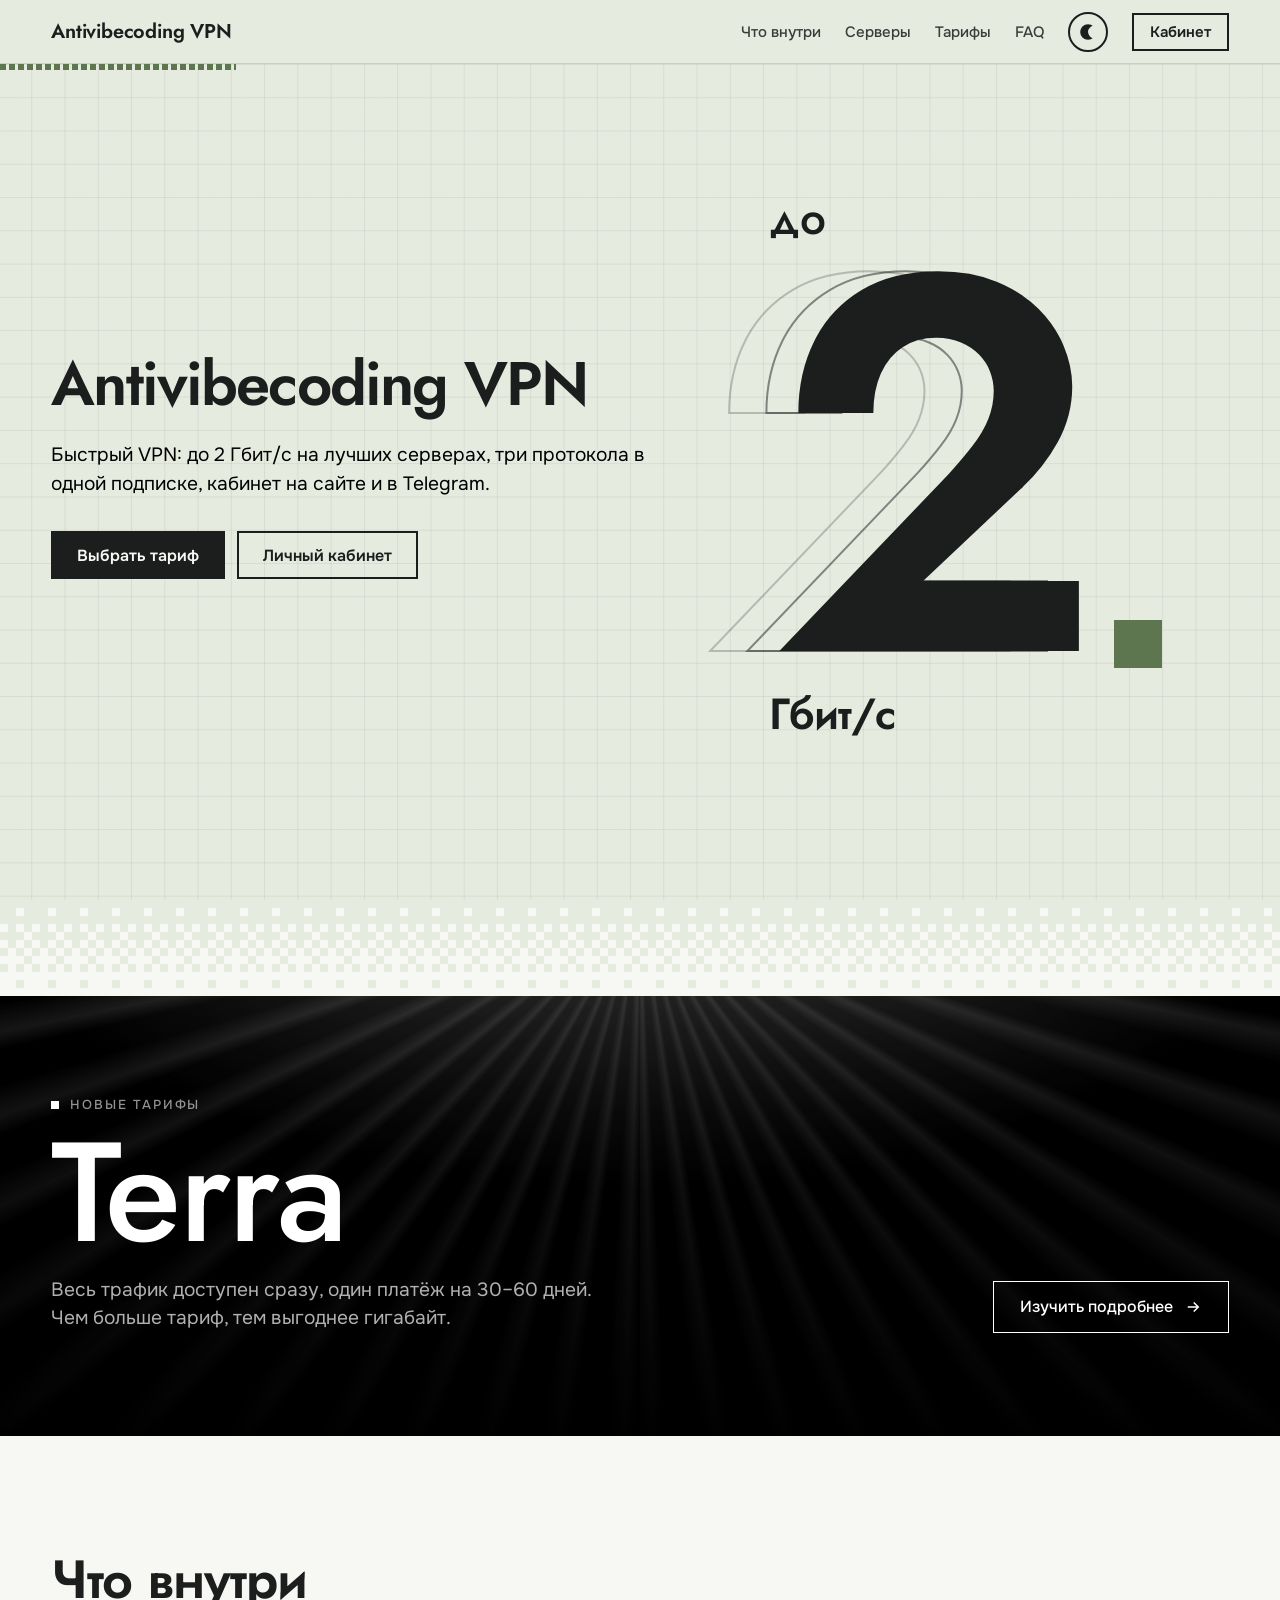
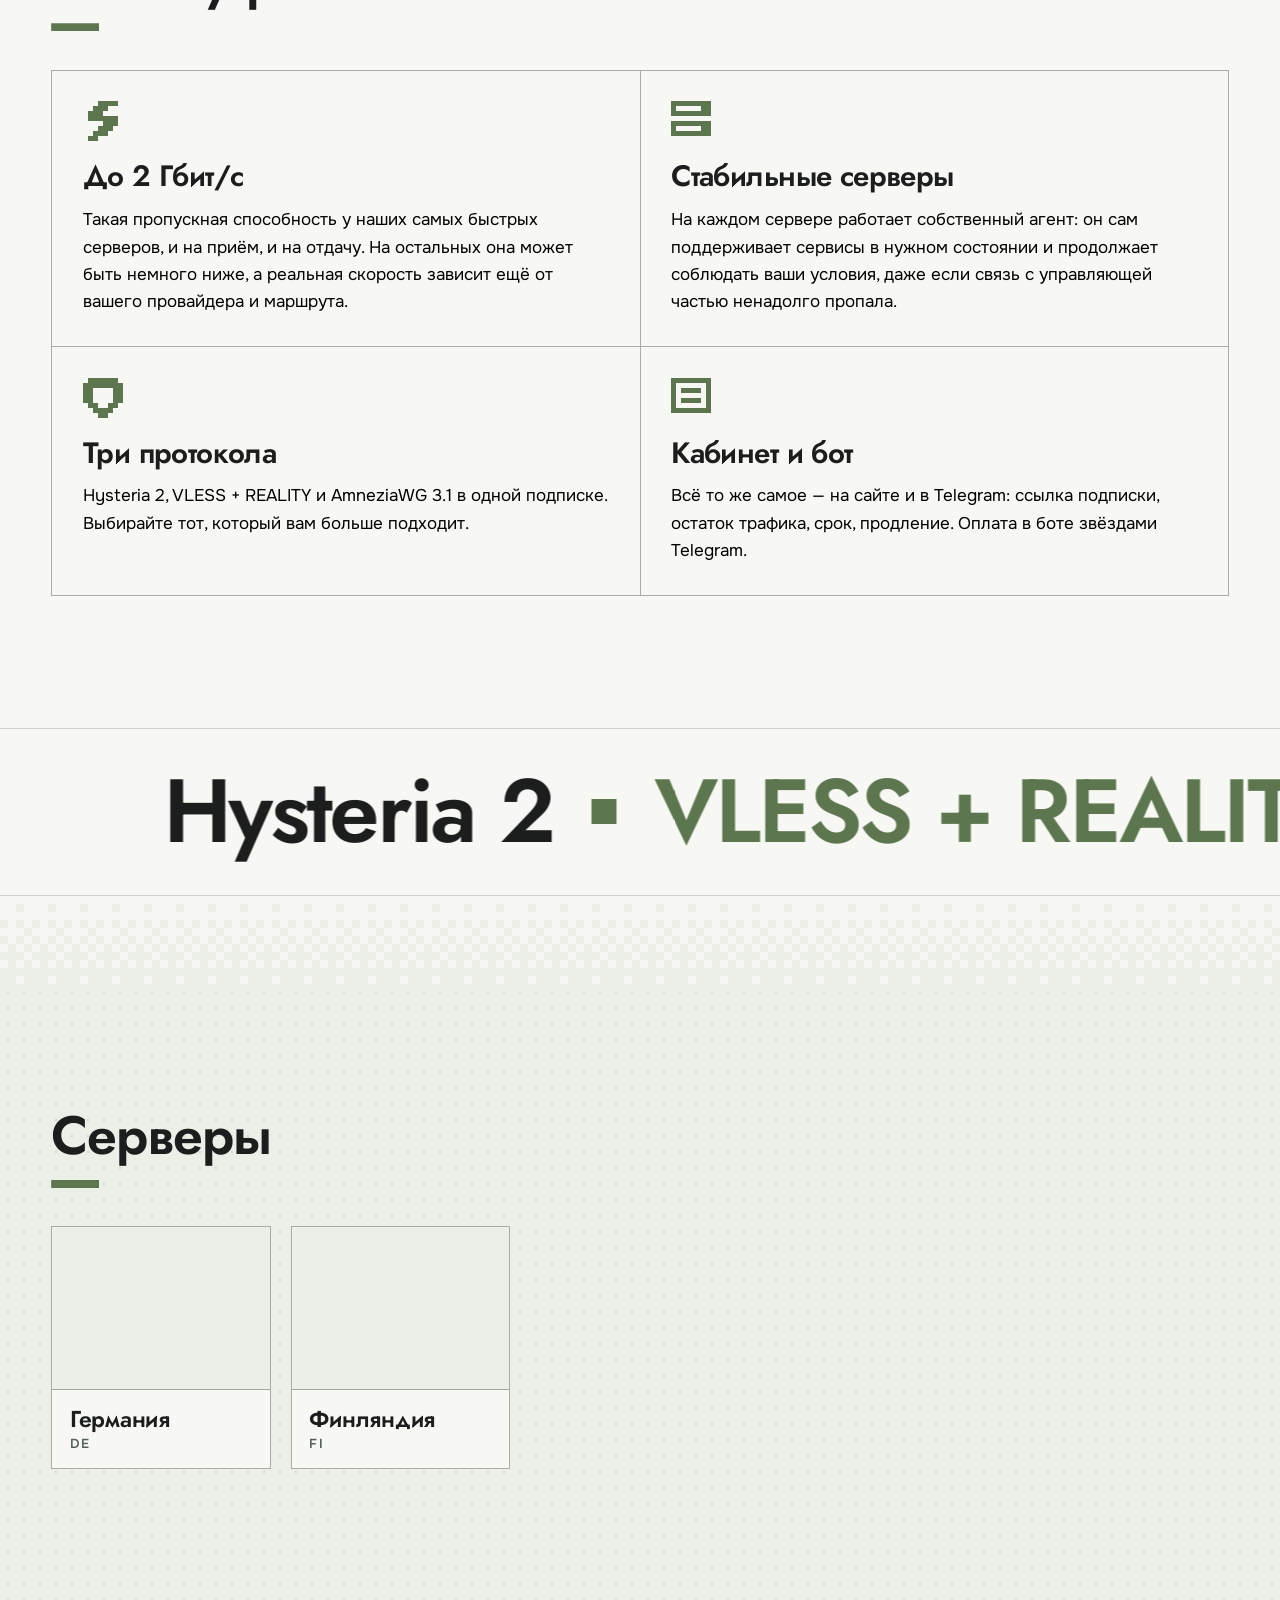
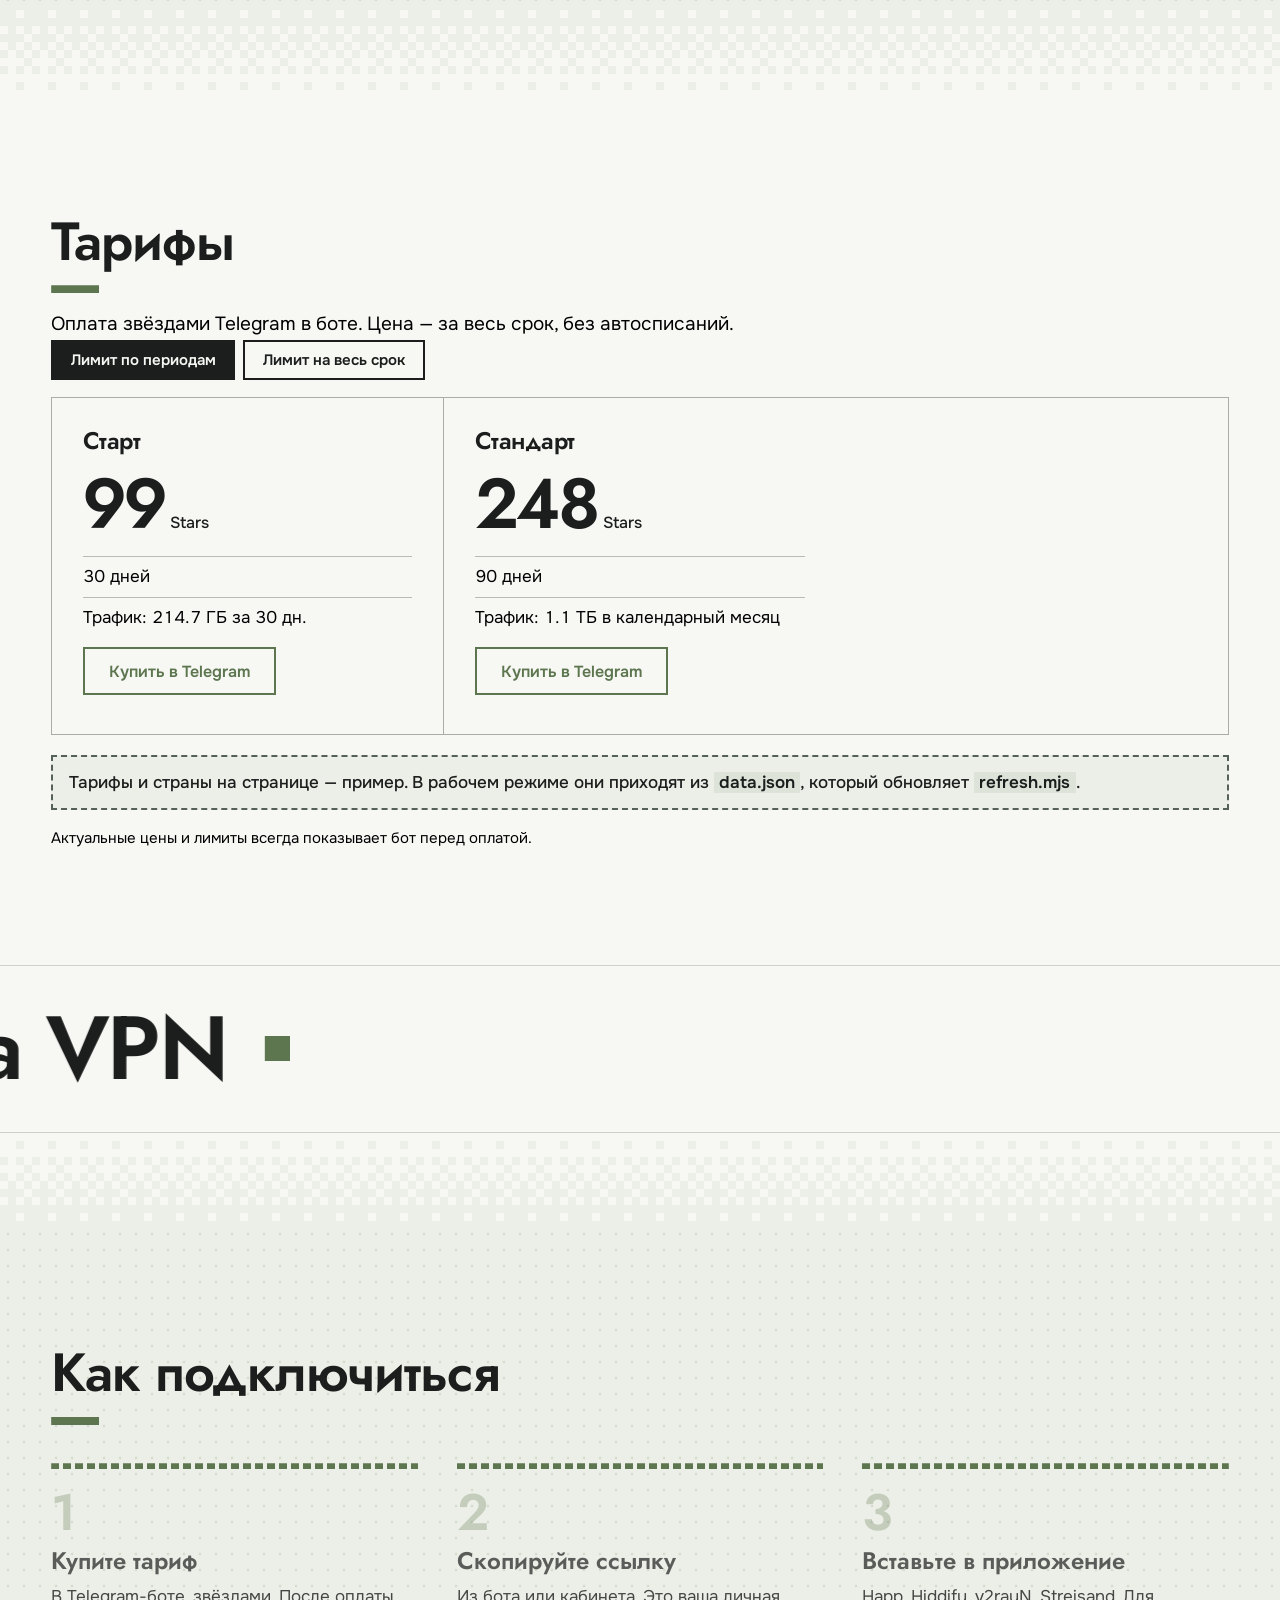
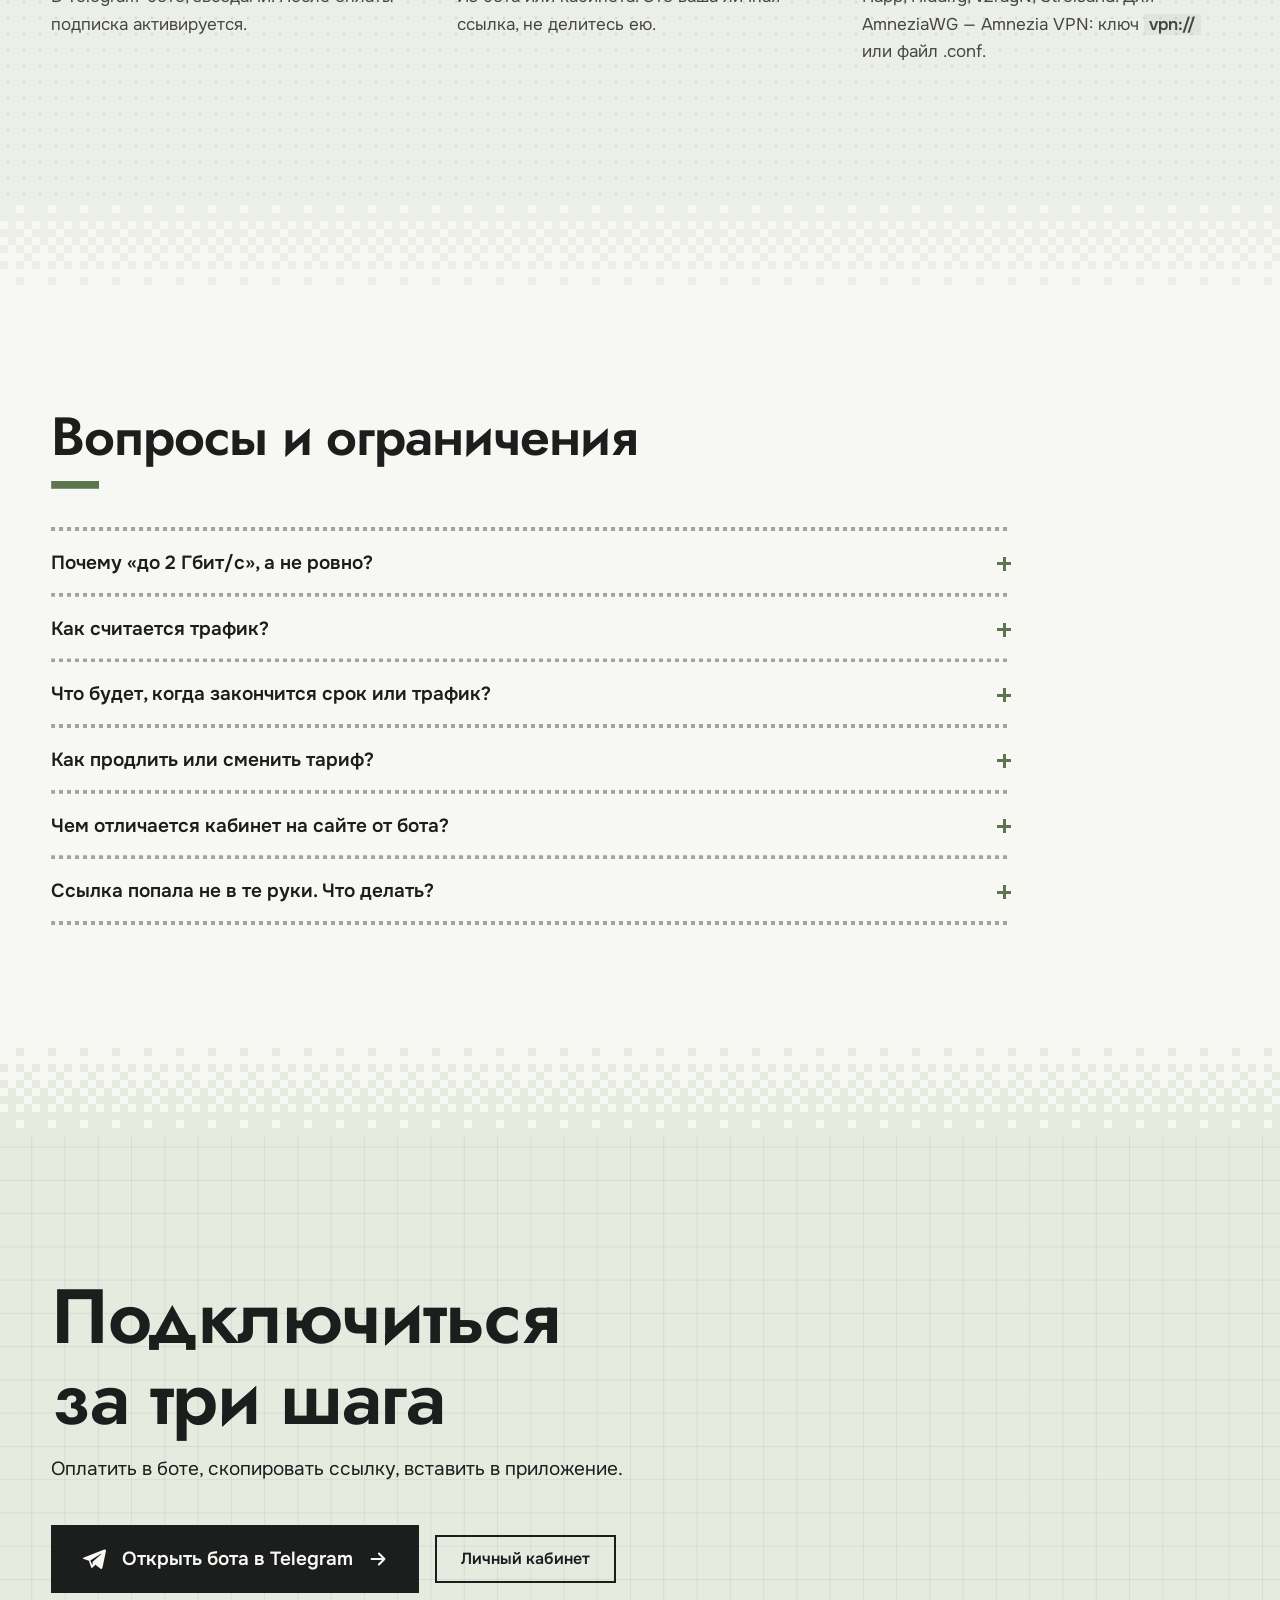
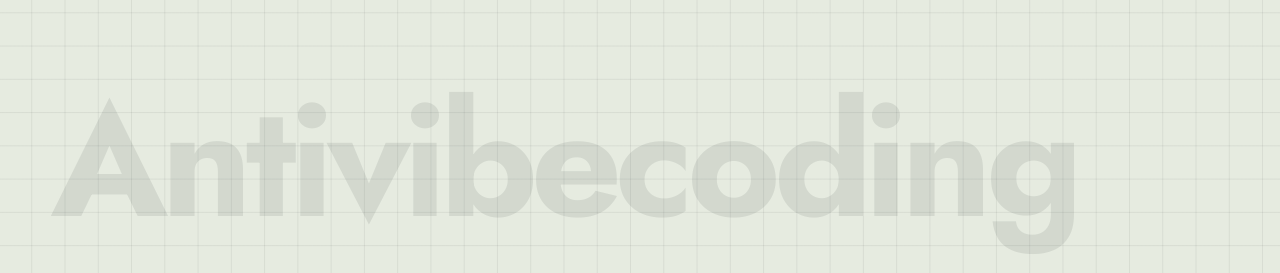
==== commit 1b13bbd5: "Split terra.html into terra-assets/, remove llms.txt and humans.txt Co-Authored-By: Claude Sonnet 5." ====
--- a/public/index.html
+++ b/public/index.html
@@ -1,7 +1,7 @@
 <!doctype html>
 <!--
   This website is open source (MIT): https://github.com/Glebsolopdf/avv-card
-  Static, framework-free landing page of Antivibecoding VPN. See also /llms.txt and /humans.txt.
+  Static, framework-free landing page of Antivibecoding VPN.
 -->
 <html lang="ru">
 <head>
@@ -27,7 +27,6 @@
 <link rel="preconnect" href="https://my.substituteme.space">
 <link rel="icon" href="assets/img/favicon.svg" type="image/svg+xml">
 <link rel="license" href="https://github.com/Glebsolopdf/avv-card/blob/main/LICENSE">
-<link rel="author" href="/humans.txt">
 <script type="application/ld+json">{"@context":"https://schema.org","@graph":[{"@type":"WebSite","@id":"https://general.substituteme.space/#site","url":"https://general.substituteme.space/","name":"Antivibecoding VPN","inLanguage":"ru","isAccessibleForFree":true,"license":"https://opensource.org/licenses/MIT","isBasedOn":{"@id":"https://github.com/Glebsolopdf/avv-card#source"}},{"@type":"SoftwareSourceCode","@id":"https://github.com/Glebsolopdf/avv-card#source","name":"avv-card","description":"Source code of the Antivibecoding VPN landing page: a framework-free static site with live tariffs and server countries.","codeRepository":"https://github.com/Glebsolopdf/avv-card","programmingLanguage":["HTML","CSS","JavaScript"],"license":"https://opensource.org/licenses/MIT","runtimePlatform":"Web browser"}]}</script>
 <link rel="preload" href="assets/fonts/jost-cyrillic.woff2" as="font" type="font/woff2" crossorigin>
 <link rel="stylesheet" href="css/style.css?v=88">
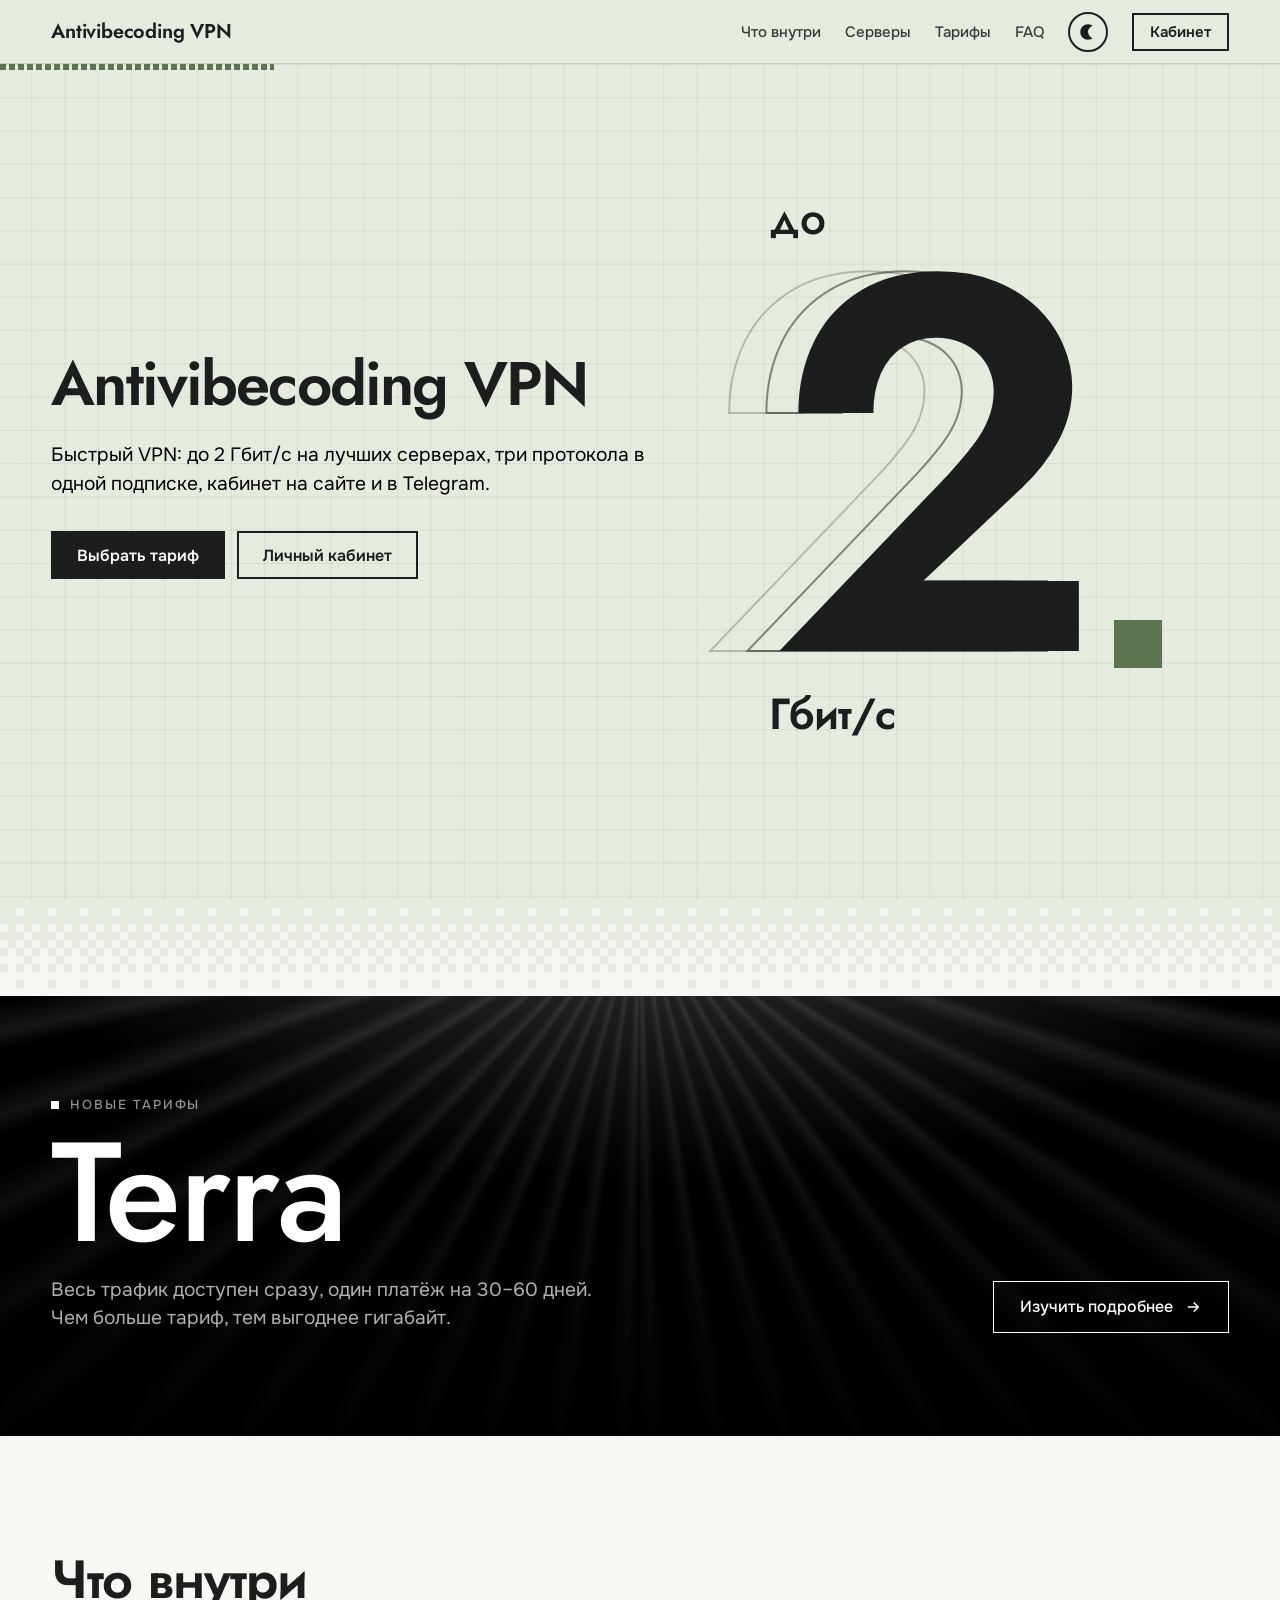
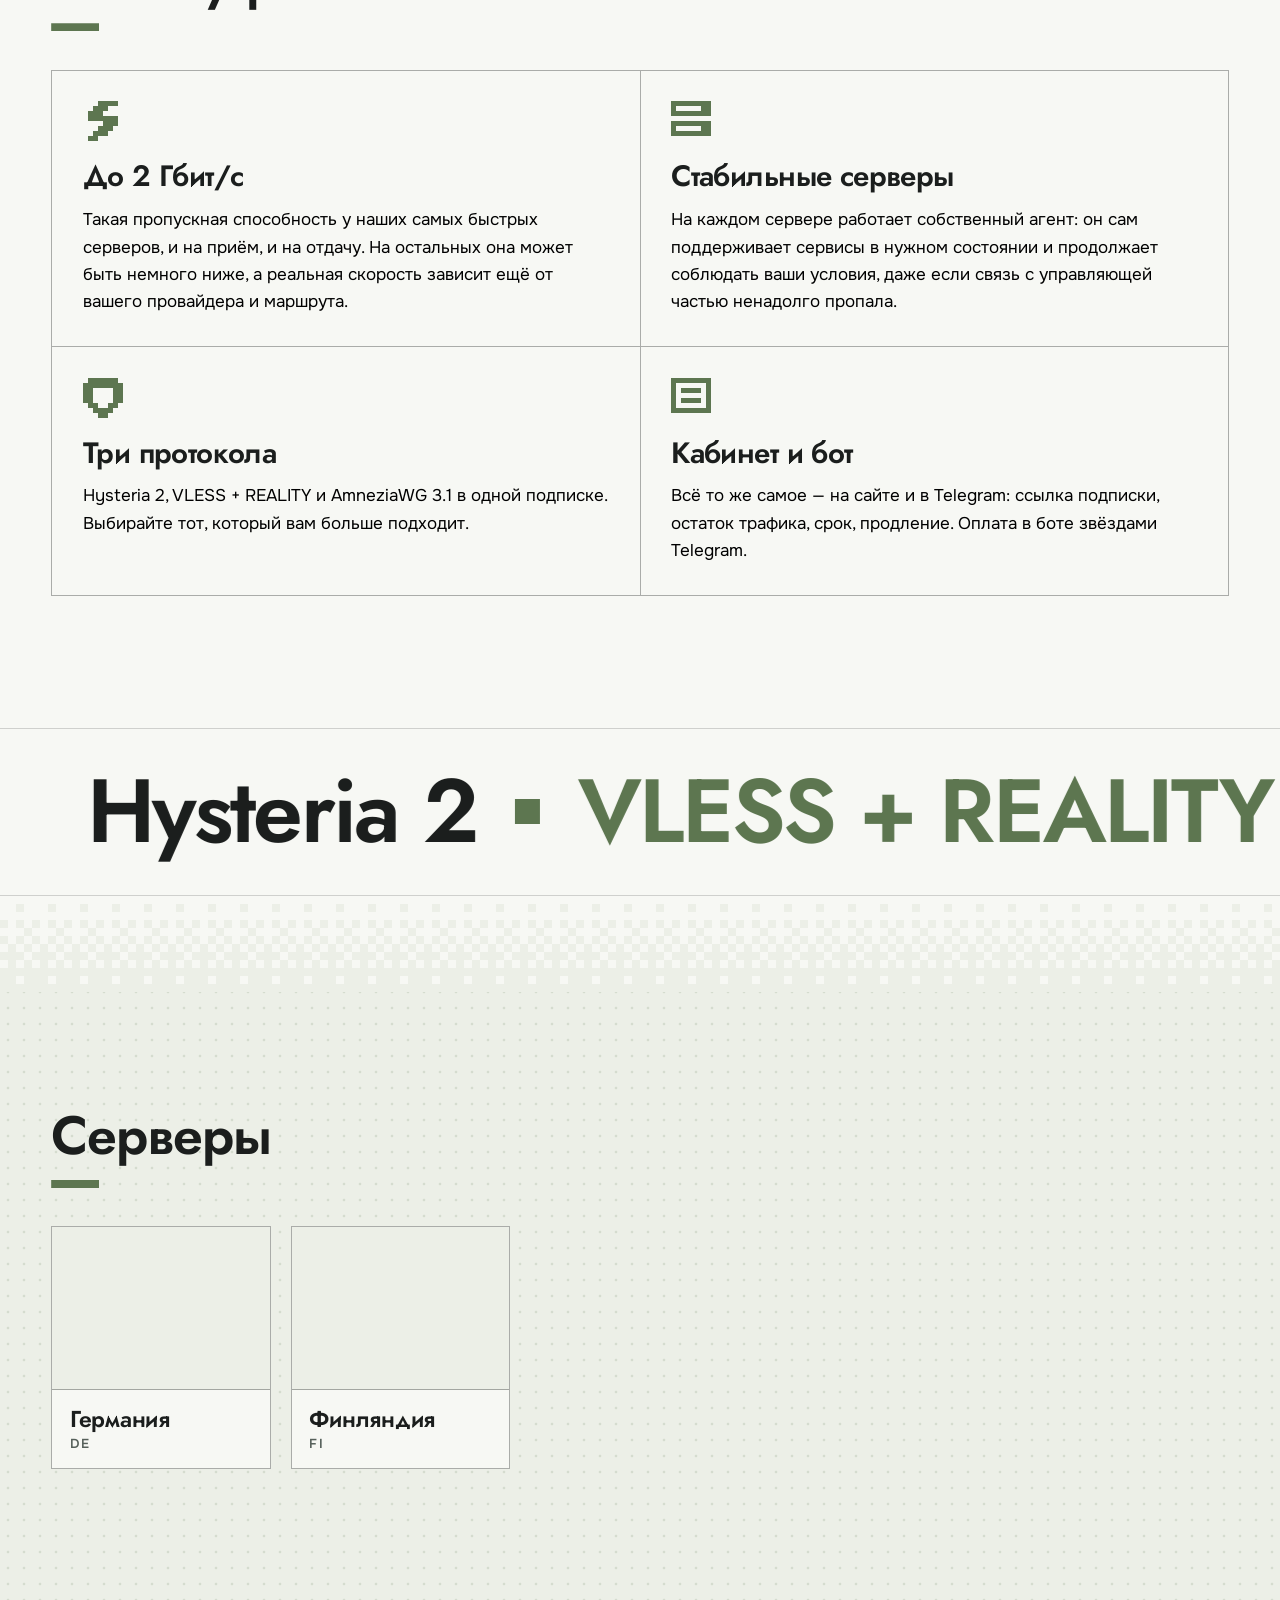
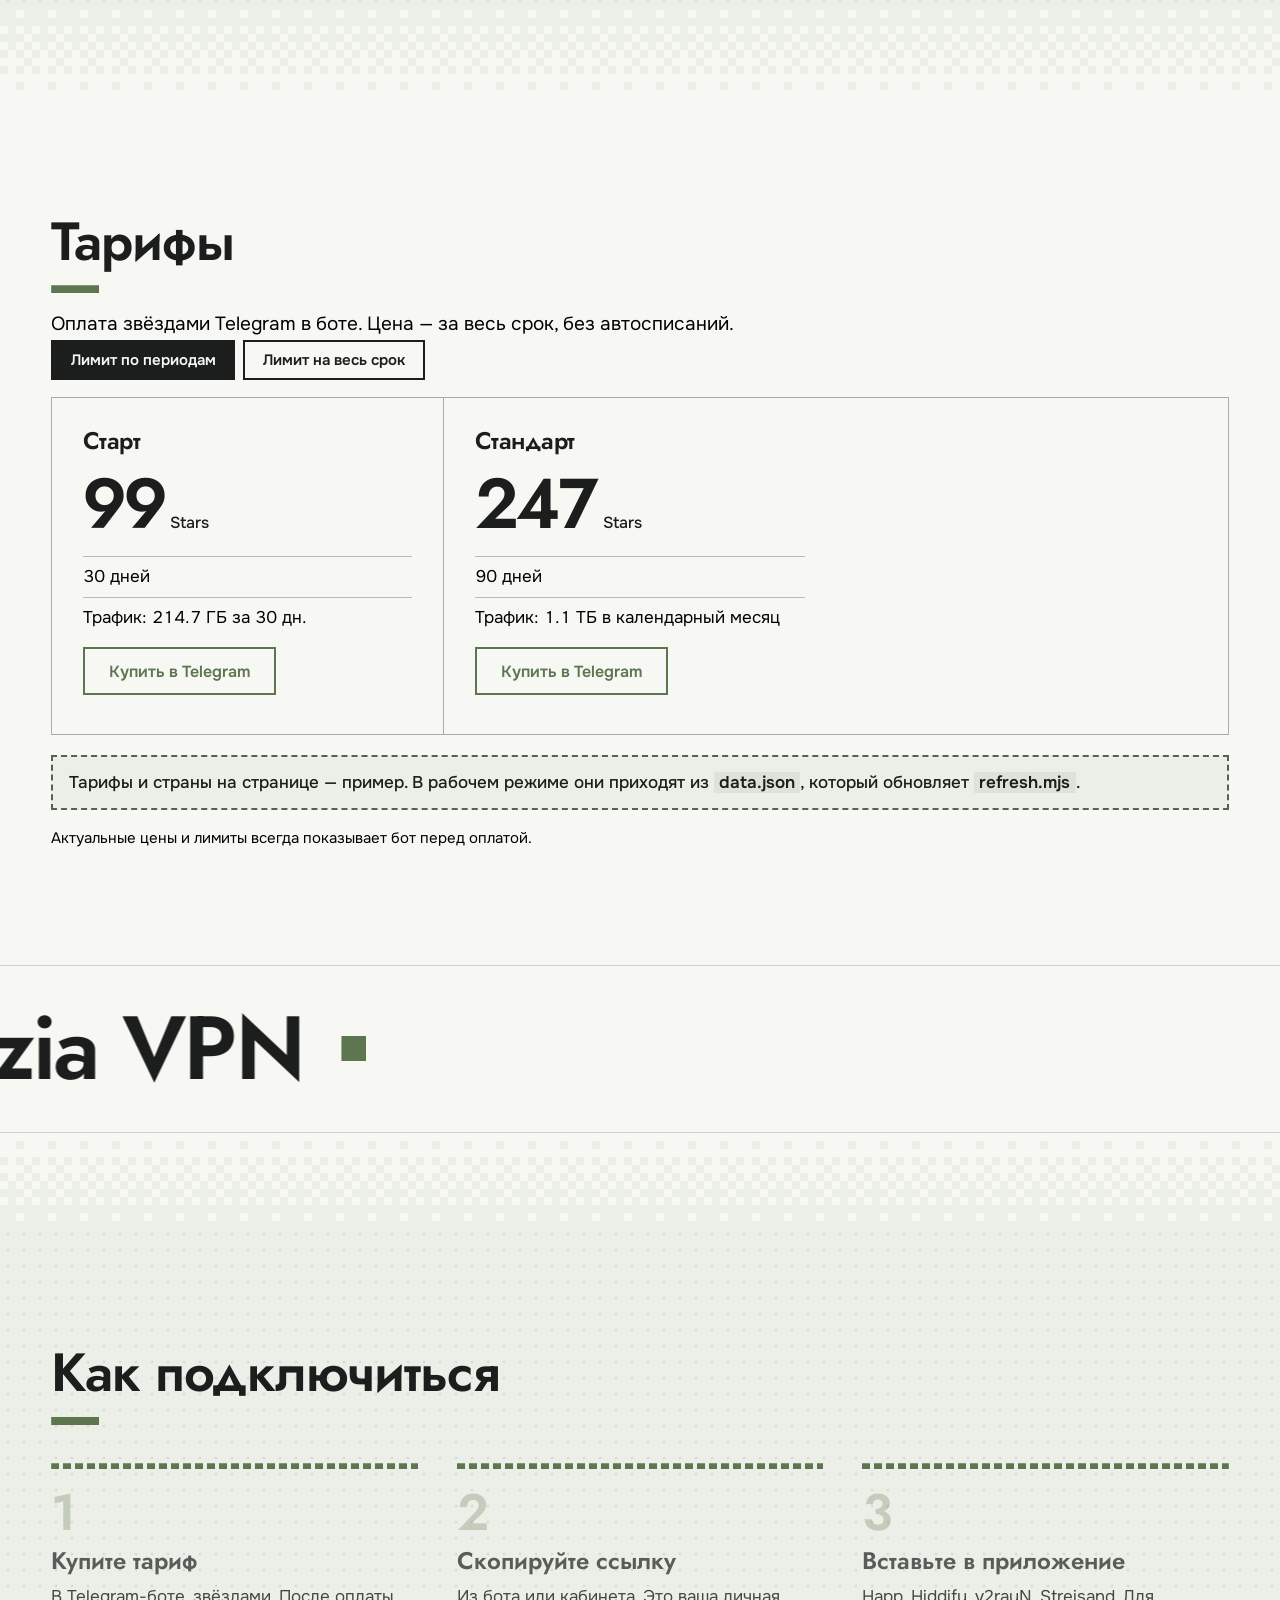
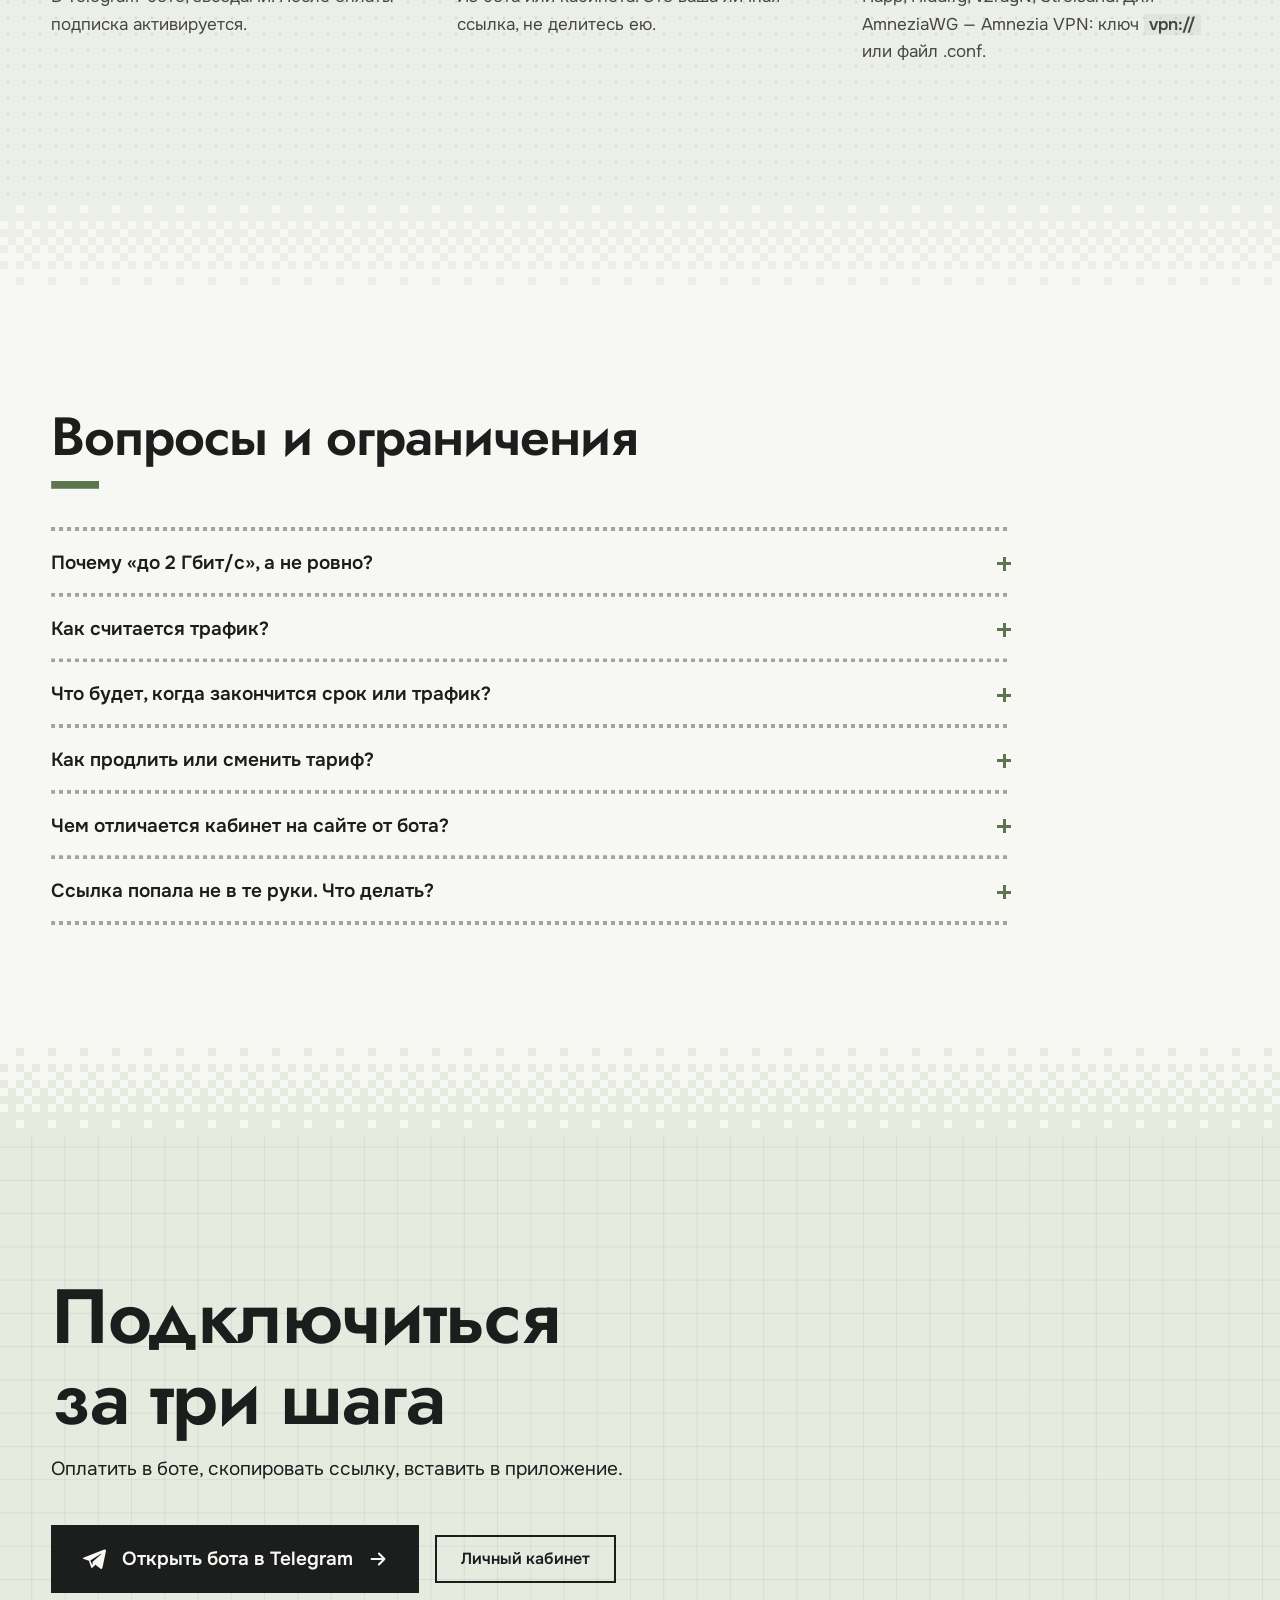
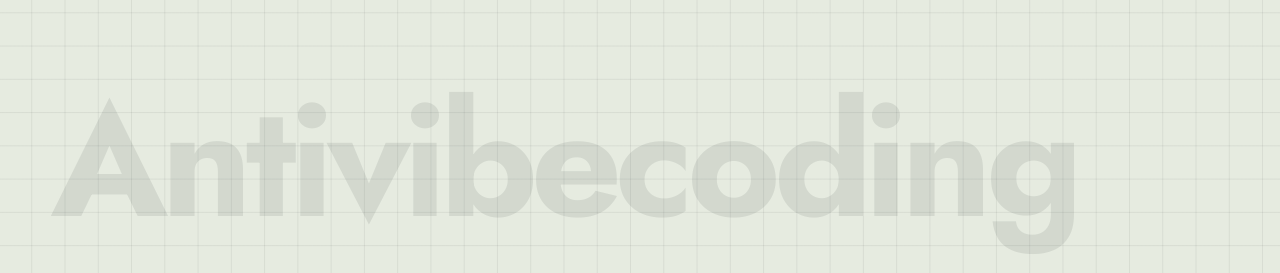
==== commit 7149a83f: "Main page: shorter, livelier transition to /terra (iris from the tap, light rays, Terra wordmark, pr" ====
--- a/public/index.html
+++ b/public/index.html
@@ -224,23 +224,31 @@
 <script src="js/content.js?v=88"></script>
 <script src="js/app.js?v=88"></script>
 <style id="terra-go-css">
-.terra-go{position:fixed;inset:0;z-index:99999;background:#000;pointer-events:none;visibility:hidden;opacity:0;overflow:hidden}
+/* переход на /terra: тёмный круг вырастает из точки нажатия, из угла вспыхивают лучи, по центру проявляется слово Terra; всё укладывается в ~1 с */
+.terra-go{position:fixed;inset:0;z-index:99999;background:#000;pointer-events:none;visibility:hidden;overflow:hidden;clip-path:circle(0 at var(--x,50%) var(--y,50%))}
 .terra-go::before{content:"";position:absolute;inset:-20%;opacity:0;background:repeating-conic-gradient(from 90deg at 100% 108%,rgba(255,255,255,0) 0deg,rgba(255,255,255,.28) 1.4deg,rgba(255,255,255,0) 3.8deg,rgba(255,255,255,0) 6.5deg),radial-gradient(70% 80% at 100% 108%,rgba(255,255,255,.5),rgba(255,255,255,0) 70%);-webkit-mask-image:radial-gradient(90% 100% at 100% 100%,#000 0%,transparent 80%);mask-image:radial-gradient(90% 100% at 100% 100%,#000 0%,transparent 80%)}
-.terra-go.on{visibility:visible;pointer-events:auto;opacity:1;transition:opacity .55s ease}
-.terra-go.flash::before{animation:terra-flash 1.1s ease-in-out forwards}
-@keyframes terra-flash{0%{opacity:0;transform:scale(1.15)}45%{opacity:1}100%{opacity:0;transform:scale(1)}}
+.terra-go b{position:absolute;left:50%;top:50%;transform:translate(-50%,-50%);font:500 clamp(3.5rem,16vw,9rem)/1 var(--display,"Jost"),system-ui,sans-serif;color:#fff;opacity:0;letter-spacing:.22em;white-space:nowrap}
+.terra-go.on{visibility:visible;pointer-events:auto;clip-path:circle(150vmax at var(--x,50%) var(--y,50%));transition:clip-path .7s cubic-bezier(.65,0,.25,1)}
+.terra-go.flash::before{animation:terra-flash .8s ease-in-out forwards}
+.terra-go.flash b{animation:terra-word .75s cubic-bezier(.16,1,.3,1) forwards}
+@keyframes terra-flash{0%{opacity:0;transform:scale(1.15)}45%{opacity:1}100%{opacity:.55;transform:scale(1)}}
+@keyframes terra-word{from{opacity:0;letter-spacing:.22em}to{opacity:1;letter-spacing:.03em}}
 </style>
 <script id="terra-go-js">
 (function(){
   var a=document.getElementById('terra-banner'); if(!a){return;}
-  var ov=document.createElement('div'); ov.className='terra-go'; ov.setAttribute('aria-hidden','true'); document.body.appendChild(ov);
+  var ov=document.createElement('div'); ov.className='terra-go'; ov.setAttribute('aria-hidden','true'); ov.innerHTML='<b>Terra</b>'; document.body.appendChild(ov);
+  var warm=false; function prefetch(){ if(warm){return;} warm=true; var l=document.createElement('link'); l.rel='prefetch'; l.href=a.href; document.head.appendChild(l); }
+  a.addEventListener('pointerenter',prefetch,{passive:true}); a.addEventListener('touchstart',prefetch,{passive:true});
   a.addEventListener('click',function(e){
     if(e.defaultPrevented||e.button||e.metaKey||e.ctrlKey||e.shiftKey||e.altKey){return;}
     if(matchMedia('(prefers-reduced-motion:reduce)').matches){return;}
-    e.preventDefault();
+    e.preventDefault(); prefetch();
+    var r=a.getBoundingClientRect(), x=e.clientX||r.left+r.width/2, y=e.clientY||r.top+r.height/2;
+    ov.style.setProperty('--x',x+'px'); ov.style.setProperty('--y',y+'px');
     ov.classList.add('on');
-    setTimeout(function(){ov.classList.add('flash');},700);
-    setTimeout(function(){location.href=a.href;},2000);
+    setTimeout(function(){ov.classList.add('flash');},300);
+    setTimeout(function(){location.href=a.href;},1050);
   });
   addEventListener('pageshow',function(e){if(e.persisted){ov.classList.remove('on','flash');}});
 })();
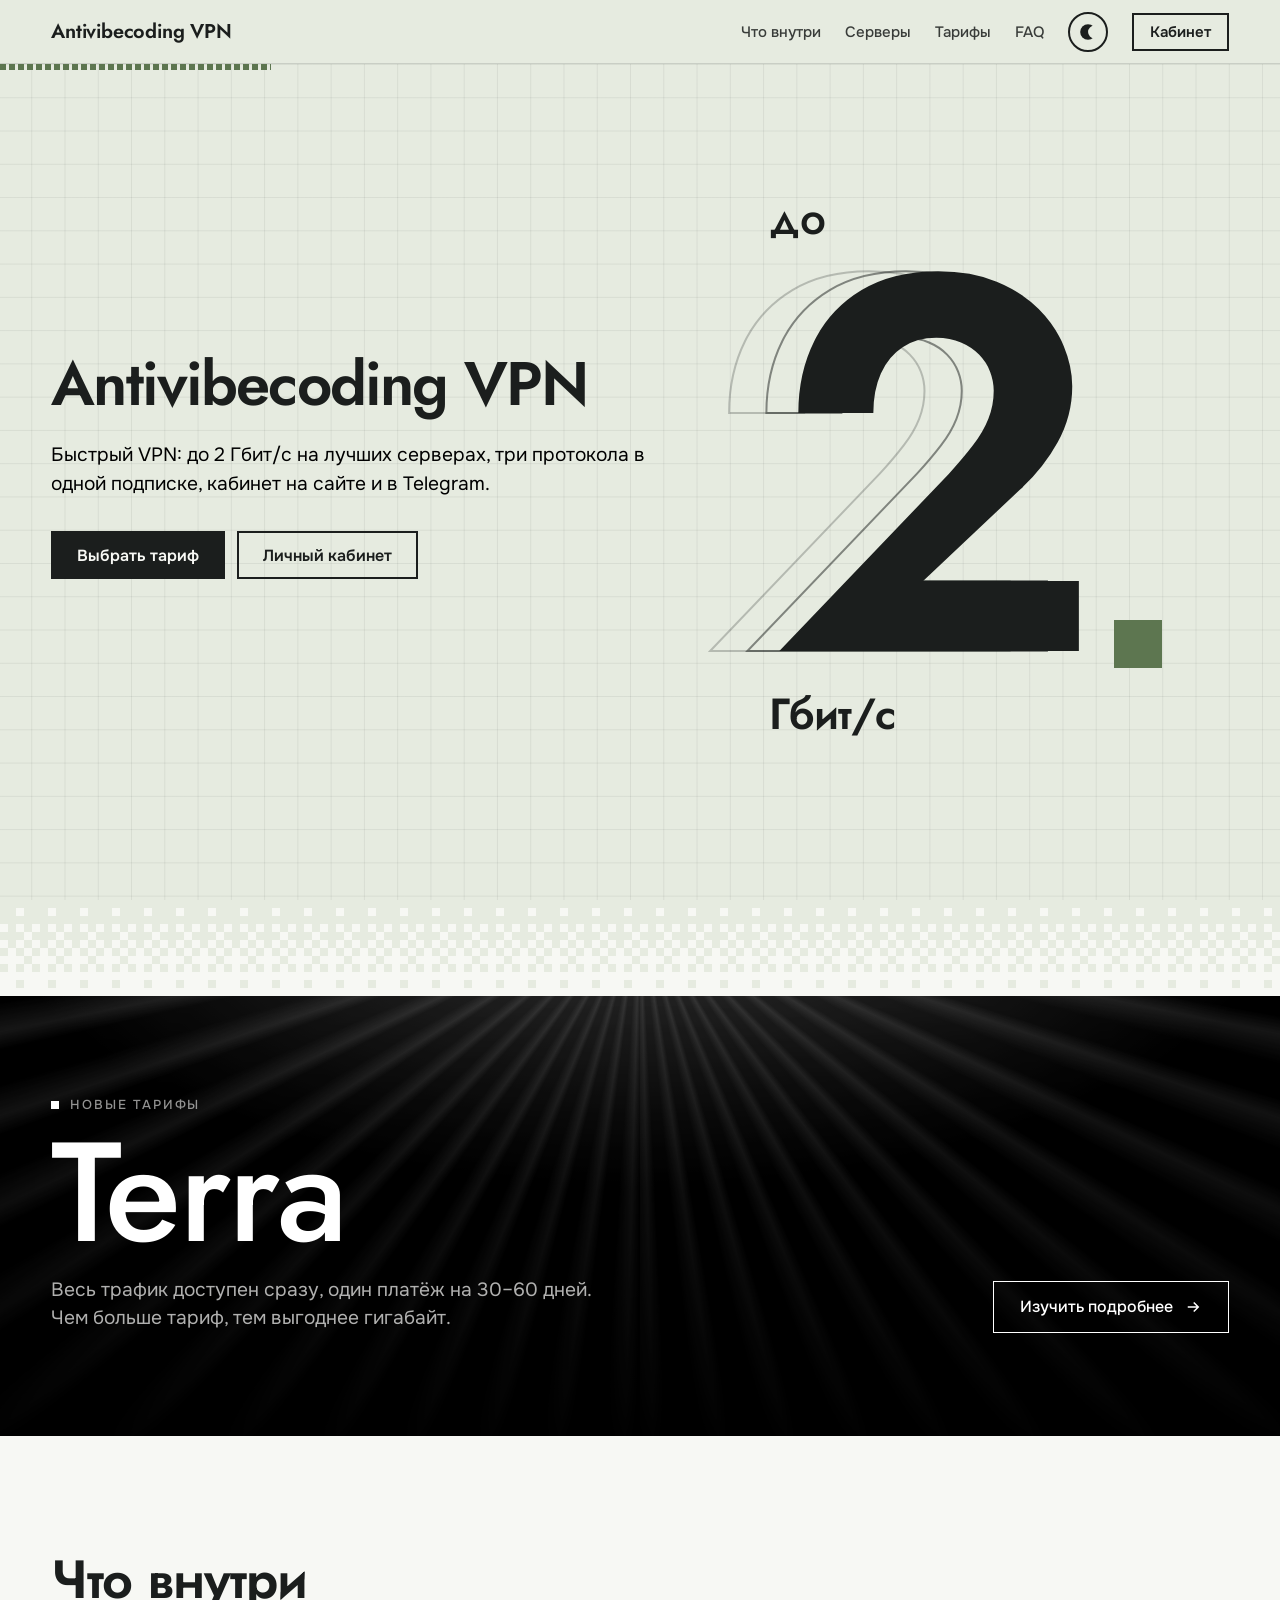
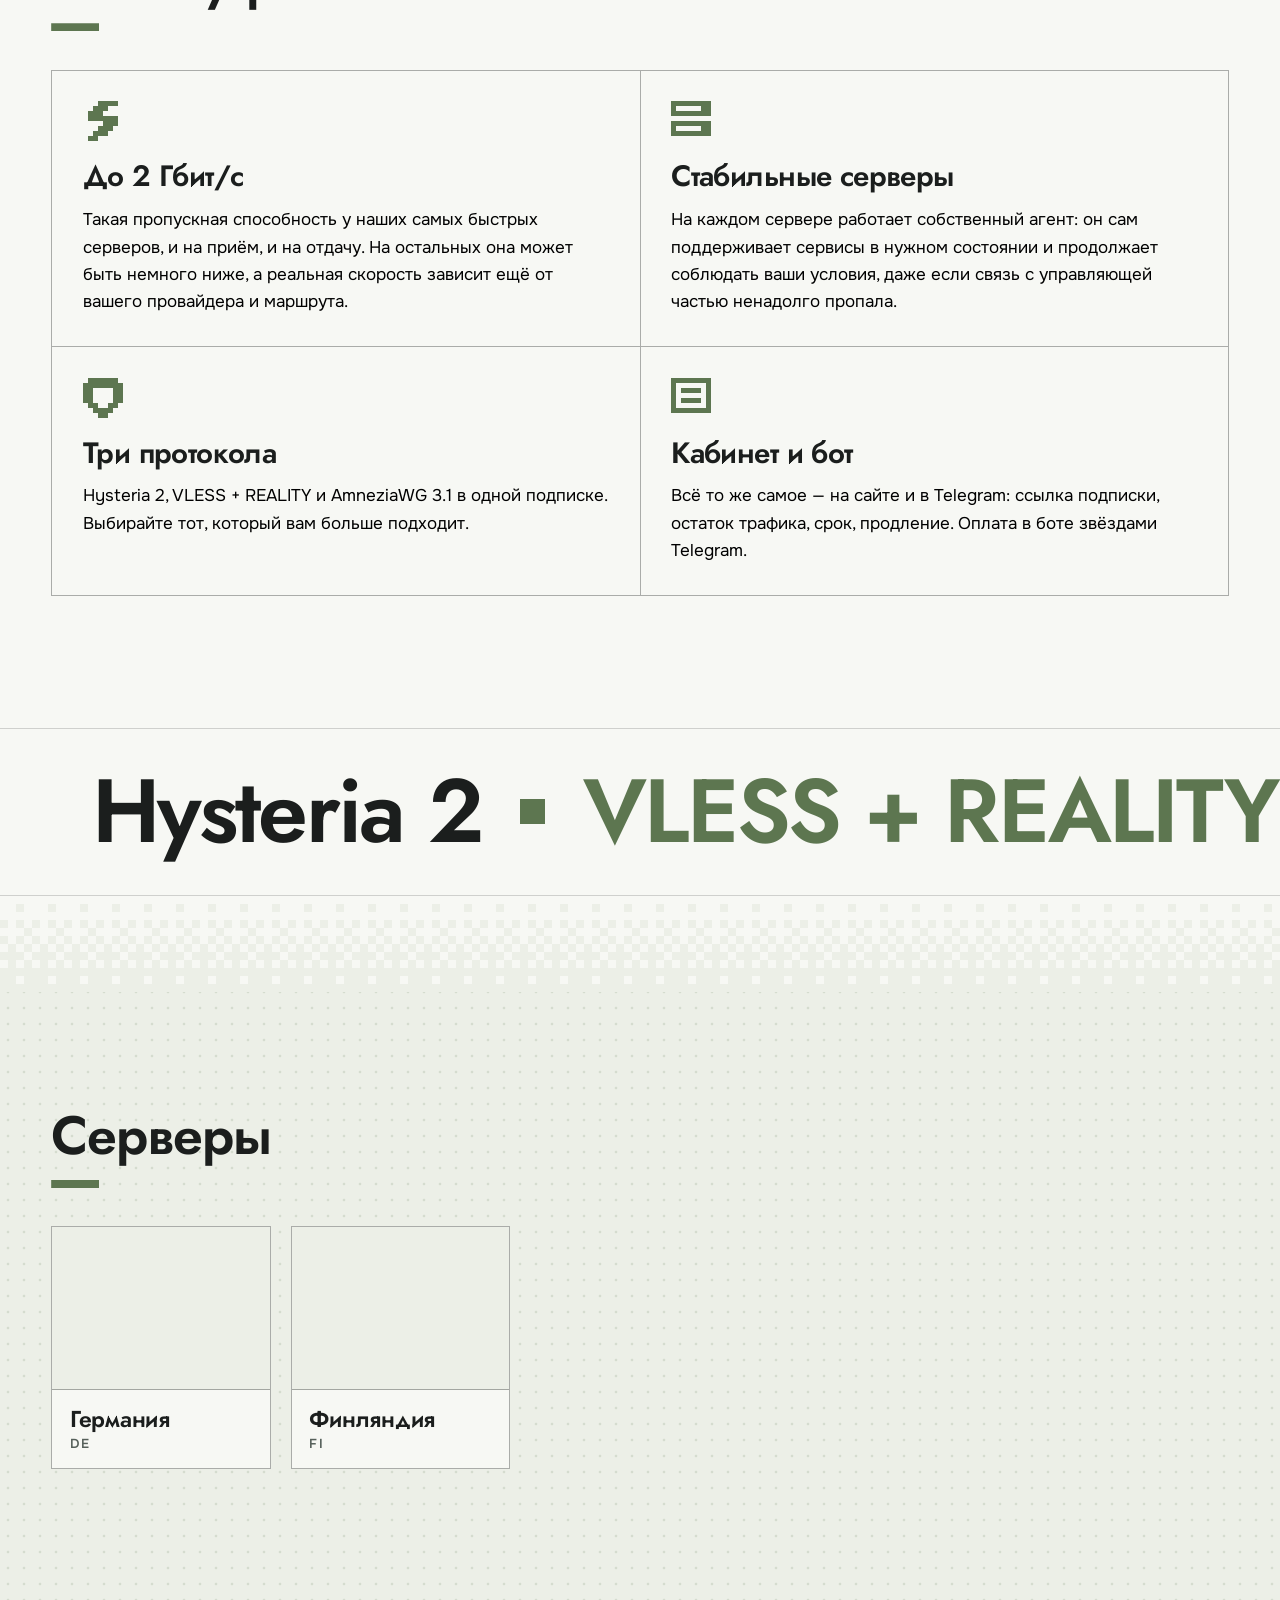
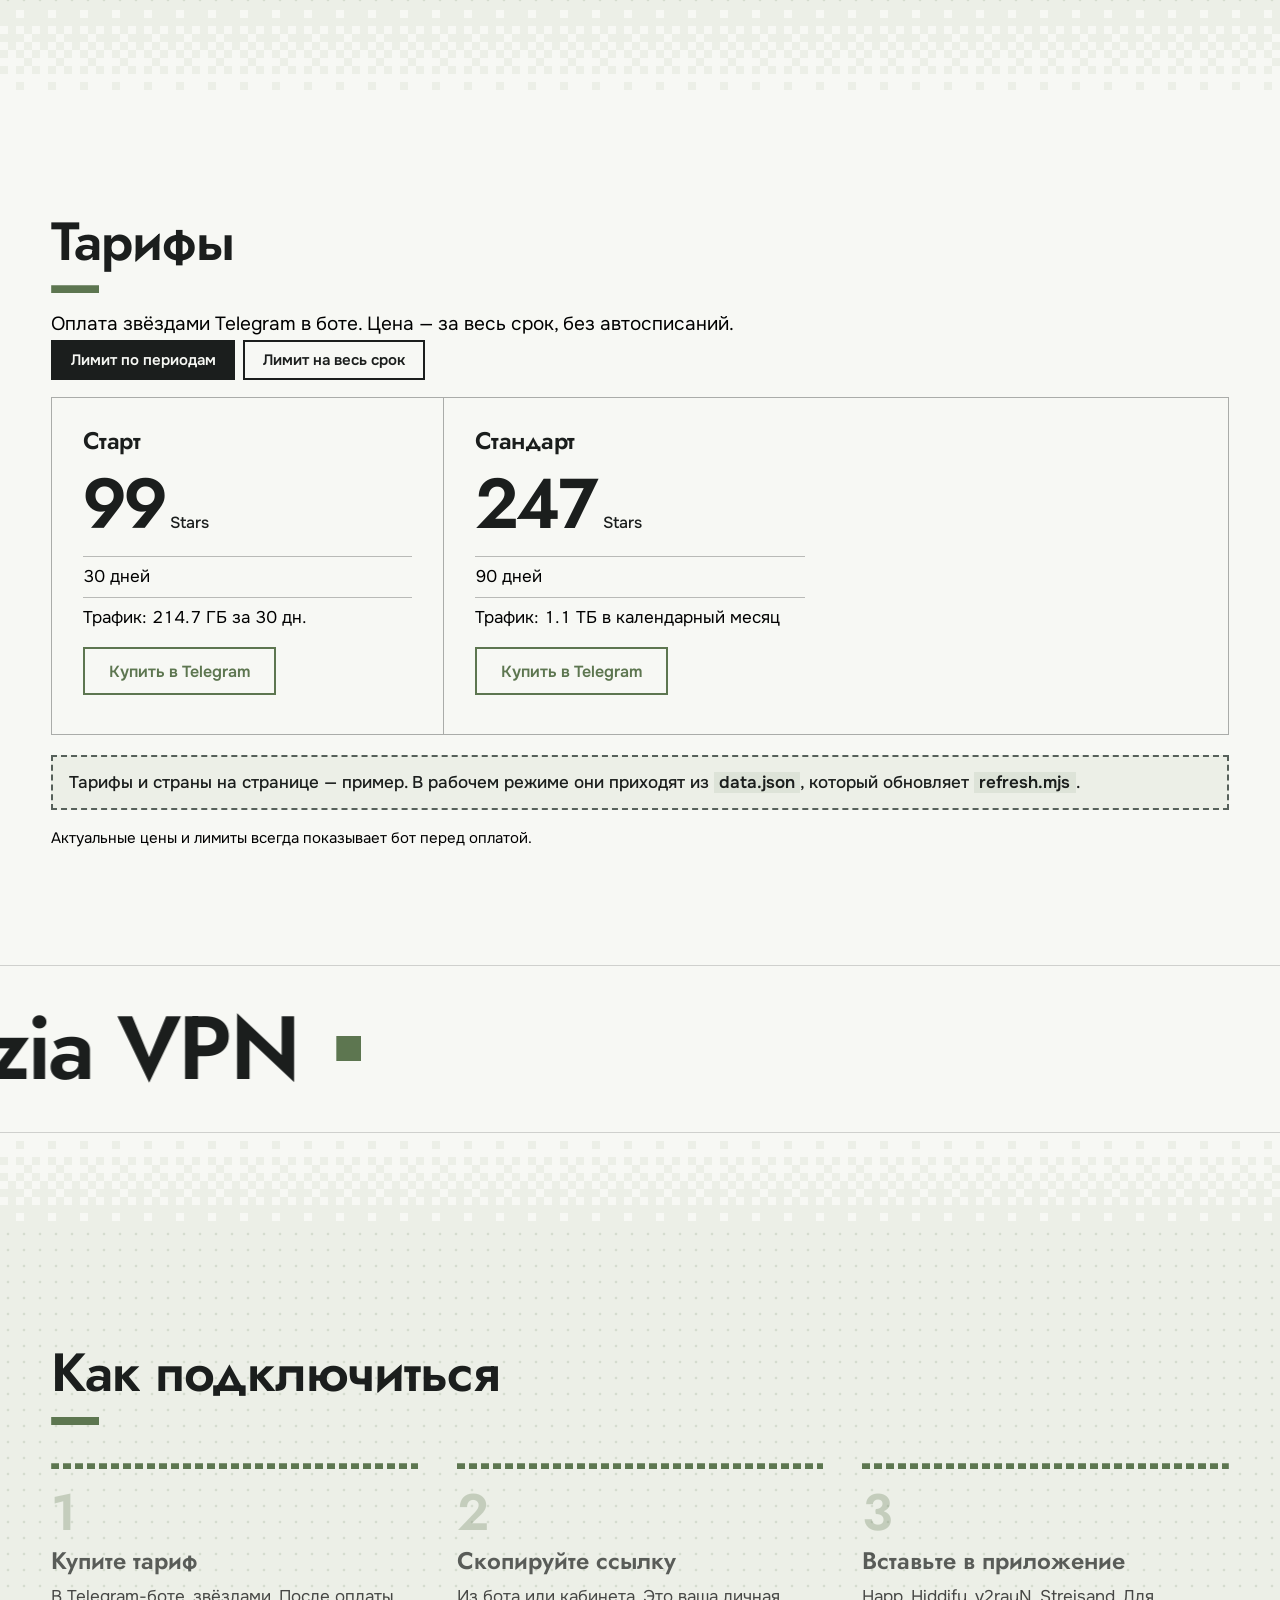
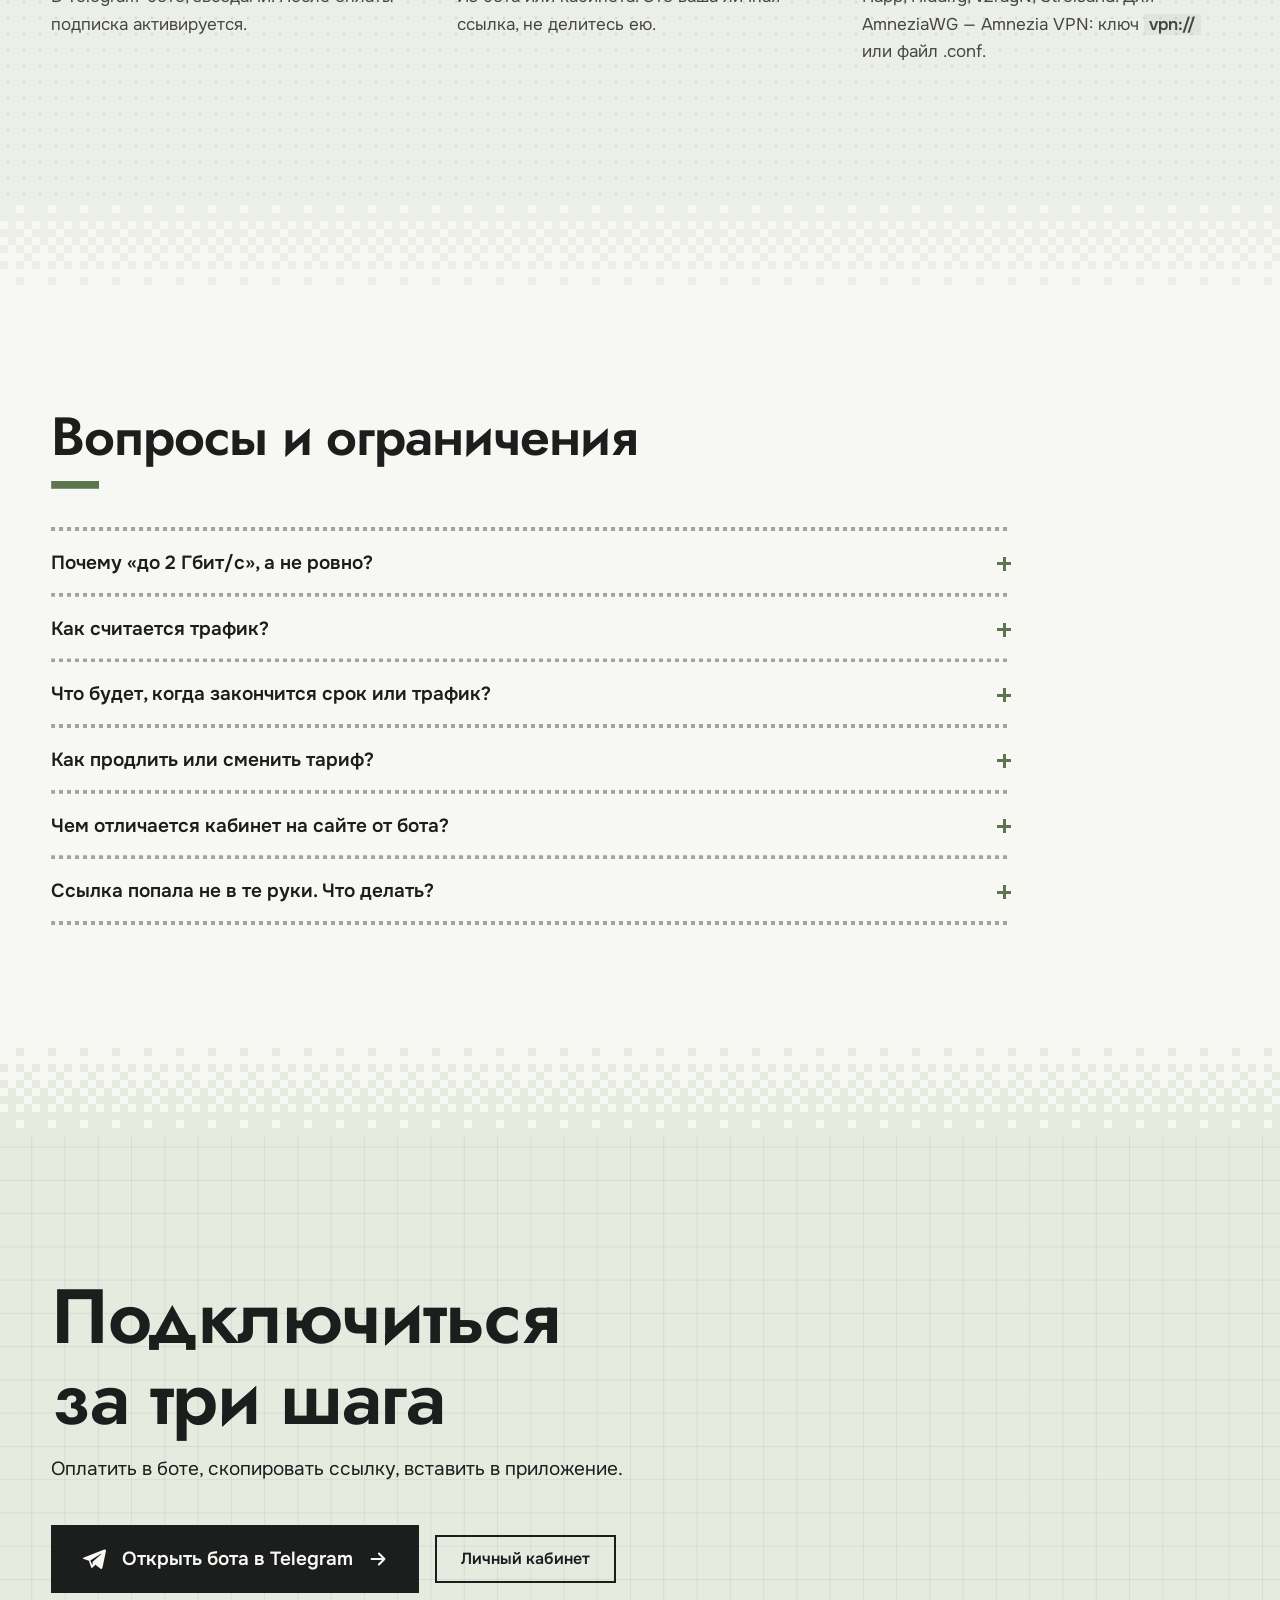
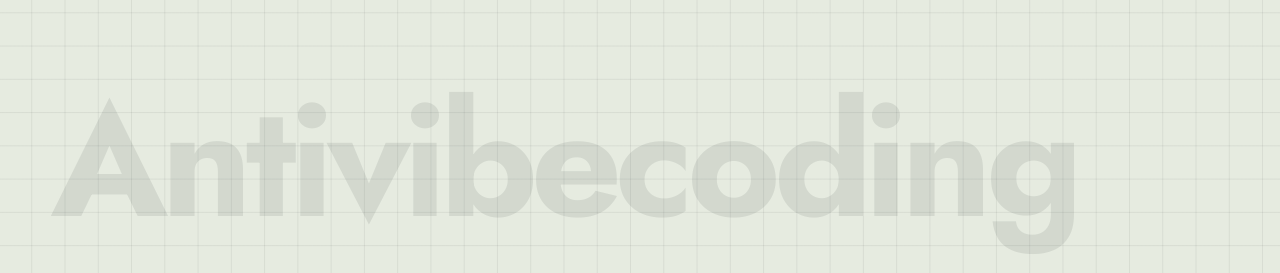
==== commit b029ea29: "Main page: /terra transition without wordmark, random colored light beams Co-Authored-By: Claude Son" ====
--- a/public/index.html
+++ b/public/index.html
@@ -224,31 +224,37 @@
 <script src="js/content.js?v=88"></script>
 <script src="js/app.js?v=88"></script>
 <style id="terra-go-css">
-/* переход на /terra: тёмный круг вырастает из точки нажатия, из угла вспыхивают лучи, по центру проявляется слово Terra; всё укладывается в ~1 с */
+/* переход на /terra: тёмный круг вырастает из точки нажатия, в случайных местах выстреливают цветные лучи; всё укладывается в ~1,2 с */
 .terra-go{position:fixed;inset:0;z-index:99999;background:#000;pointer-events:none;visibility:hidden;overflow:hidden;clip-path:circle(0 at var(--x,50%) var(--y,50%))}
-.terra-go::before{content:"";position:absolute;inset:-20%;opacity:0;background:repeating-conic-gradient(from 90deg at 100% 108%,rgba(255,255,255,0) 0deg,rgba(255,255,255,.28) 1.4deg,rgba(255,255,255,0) 3.8deg,rgba(255,255,255,0) 6.5deg),radial-gradient(70% 80% at 100% 108%,rgba(255,255,255,.5),rgba(255,255,255,0) 70%);-webkit-mask-image:radial-gradient(90% 100% at 100% 100%,#000 0%,transparent 80%);mask-image:radial-gradient(90% 100% at 100% 100%,#000 0%,transparent 80%)}
-.terra-go b{position:absolute;left:50%;top:50%;transform:translate(-50%,-50%);font:500 clamp(3.5rem,16vw,9rem)/1 var(--display,"Jost"),system-ui,sans-serif;color:#fff;opacity:0;letter-spacing:.22em;white-space:nowrap}
+.terra-go i{position:absolute;top:-15%;height:140%;transform-origin:50% 0;opacity:0;background:linear-gradient(to bottom,rgba(var(--c),.9),rgba(var(--c),.5) 22%,rgba(var(--c),.18) 52%,rgba(var(--c),0));-webkit-mask-image:linear-gradient(90deg,transparent,#000 34%,#000 66%,transparent);mask-image:linear-gradient(90deg,transparent,#000 34%,#000 66%,transparent)}
 .terra-go.on{visibility:visible;pointer-events:auto;clip-path:circle(150vmax at var(--x,50%) var(--y,50%));transition:clip-path .7s cubic-bezier(.65,0,.25,1)}
-.terra-go.flash::before{animation:terra-flash .8s ease-in-out forwards}
-.terra-go.flash b{animation:terra-word .75s cubic-bezier(.16,1,.3,1) forwards}
-@keyframes terra-flash{0%{opacity:0;transform:scale(1.15)}45%{opacity:1}100%{opacity:.55;transform:scale(1)}}
-@keyframes terra-word{from{opacity:0;letter-spacing:.22em}to{opacity:1;letter-spacing:.03em}}
+.terra-go.flash i{animation:terra-beam var(--d) cubic-bezier(.2,.7,.2,1) var(--t) forwards}
+@keyframes terra-beam{0%{opacity:0;transform:rotate(var(--r)) scale(.7,.15)}28%{opacity:1}100%{opacity:.4;transform:rotate(calc(var(--r) + var(--s))) scale(1,1)}}
 </style>
 <script id="terra-go-js">
 (function(){
   var a=document.getElementById('terra-banner'); if(!a){return;}
-  var ov=document.createElement('div'); ov.className='terra-go'; ov.setAttribute('aria-hidden','true'); ov.innerHTML='<b>Terra</b>'; document.body.appendChild(ov);
+  var ov=document.createElement('div'); ov.className='terra-go'; ov.setAttribute('aria-hidden','true'); document.body.appendChild(ov);
   var warm=false; function prefetch(){ if(warm){return;} warm=true; var l=document.createElement('link'); l.rel='prefetch'; l.href=a.href; document.head.appendChild(l); }
   a.addEventListener('pointerenter',prefetch,{passive:true}); a.addEventListener('touchstart',prefetch,{passive:true});
+  var COL=['255,255,255','40,190,255','255,120,40','160,90,255'];
+  function beams(){                                    // лучи в случайных местах, углах и цветах, вылетают по очереди
+    ov.textContent='';
+    for(var k=0;k<9;k++){
+      var b=document.createElement('i'), w=7+Math.random()*13, r=(Math.random()*70-35), s=(Math.random()*24-12);
+      b.style.cssText='left:'+(Math.random()*110-5-w/2).toFixed(1)+'%;width:'+w.toFixed(1)+'vw;--c:'+COL[(Math.random()*4)|0]+';--r:'+r.toFixed(1)+'deg;--s:'+s.toFixed(1)+'deg;--d:'+(.55+Math.random()*.4).toFixed(2)+'s;--t:'+(Math.random()*.45).toFixed(2)+'s';
+      ov.appendChild(b);
+    }
+  }
   a.addEventListener('click',function(e){
     if(e.defaultPrevented||e.button||e.metaKey||e.ctrlKey||e.shiftKey||e.altKey){return;}
     if(matchMedia('(prefers-reduced-motion:reduce)').matches){return;}
-    e.preventDefault(); prefetch();
+    e.preventDefault(); prefetch(); beams();
     var r=a.getBoundingClientRect(), x=e.clientX||r.left+r.width/2, y=e.clientY||r.top+r.height/2;
     ov.style.setProperty('--x',x+'px'); ov.style.setProperty('--y',y+'px');
     ov.classList.add('on');
-    setTimeout(function(){ov.classList.add('flash');},300);
-    setTimeout(function(){location.href=a.href;},1050);
+    setTimeout(function(){ov.classList.add('flash');},250);
+    setTimeout(function(){location.href=a.href;},1150);
   });
   addEventListener('pageshow',function(e){if(e.persisted){ov.classList.remove('on','flash');}});
 })();
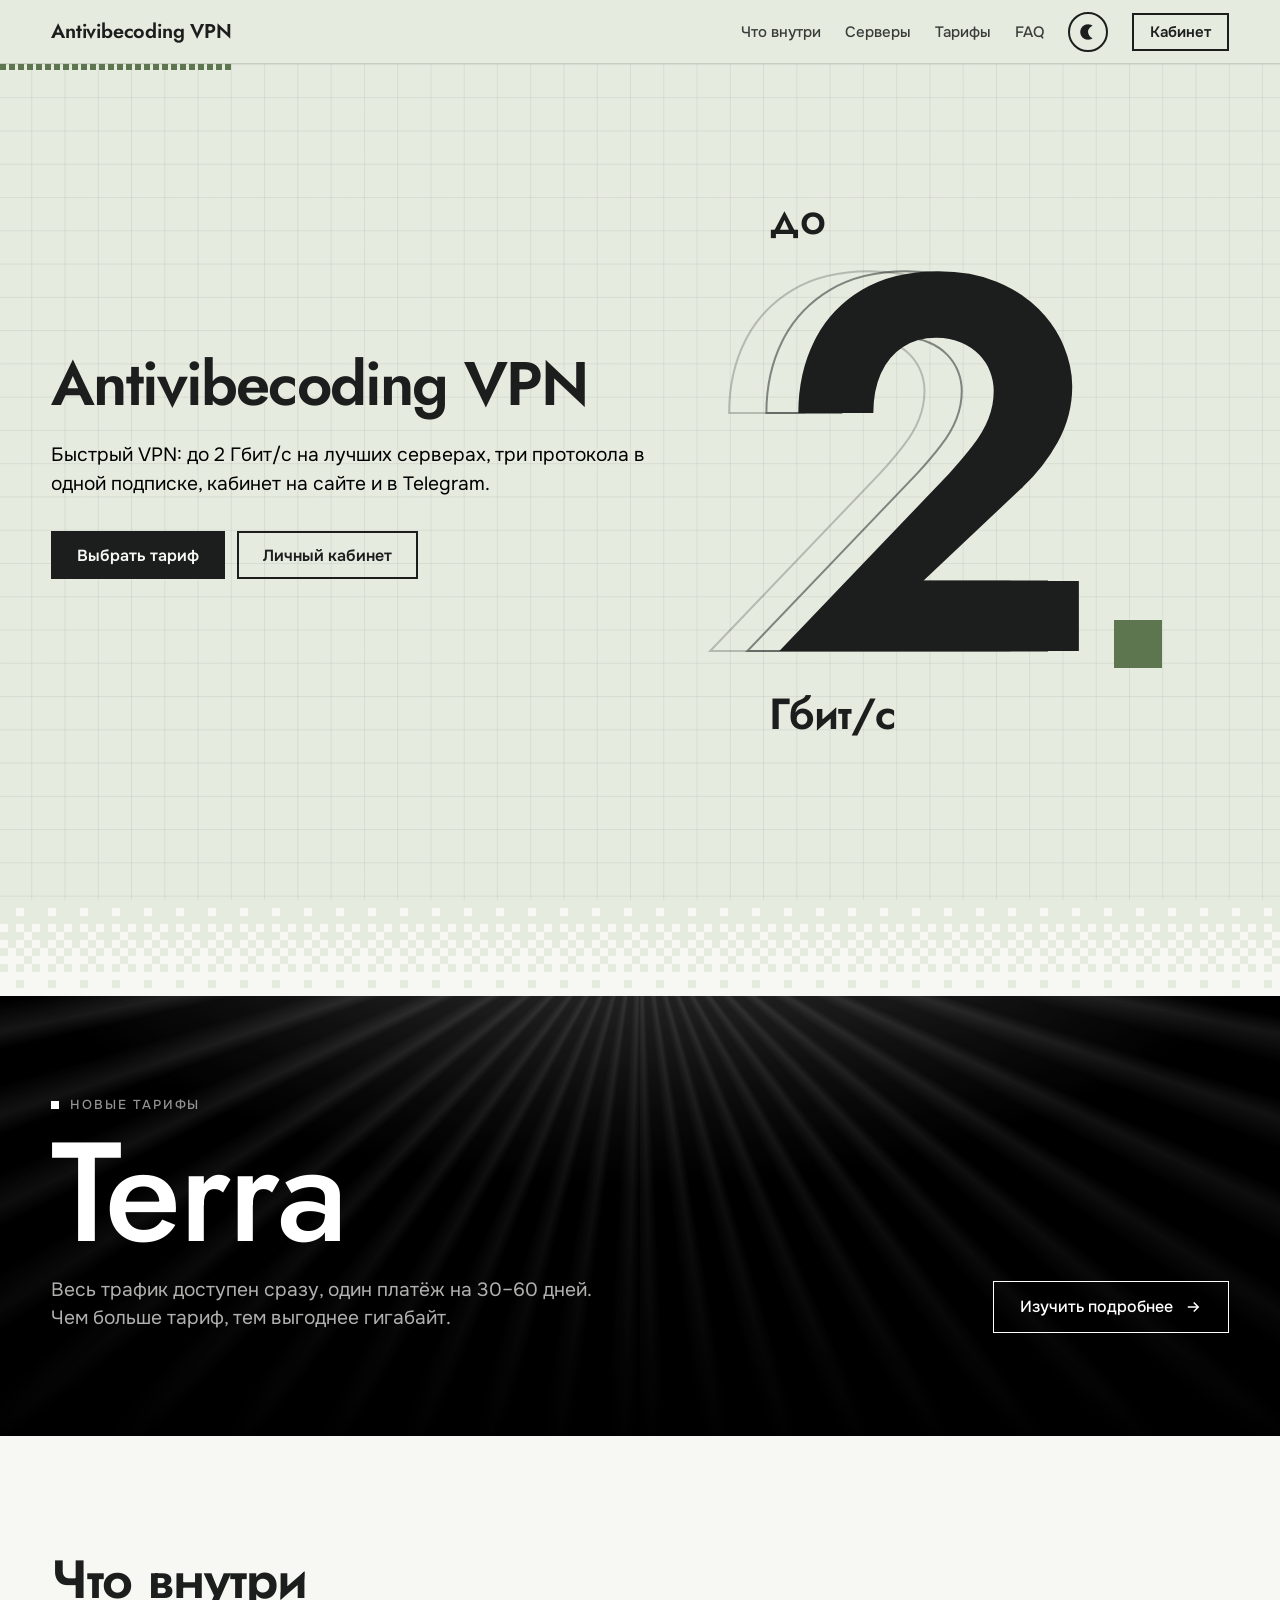
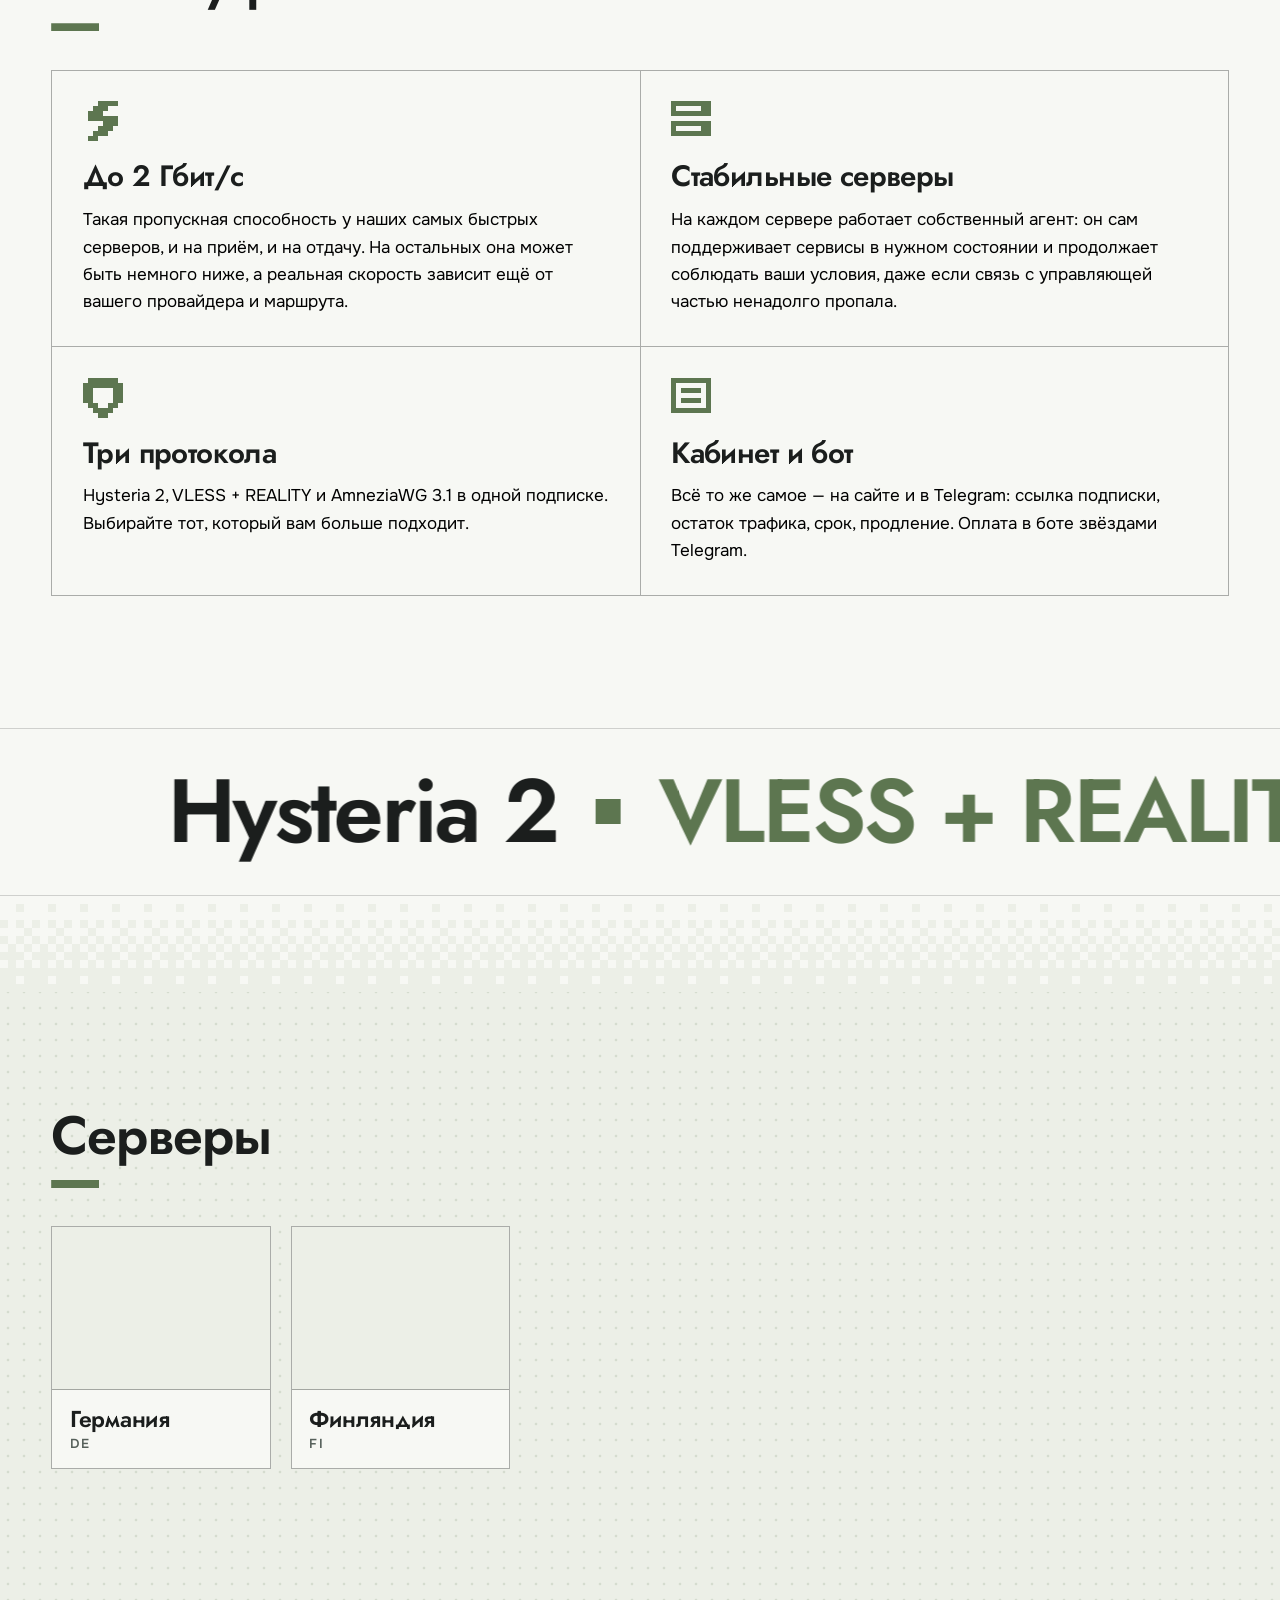
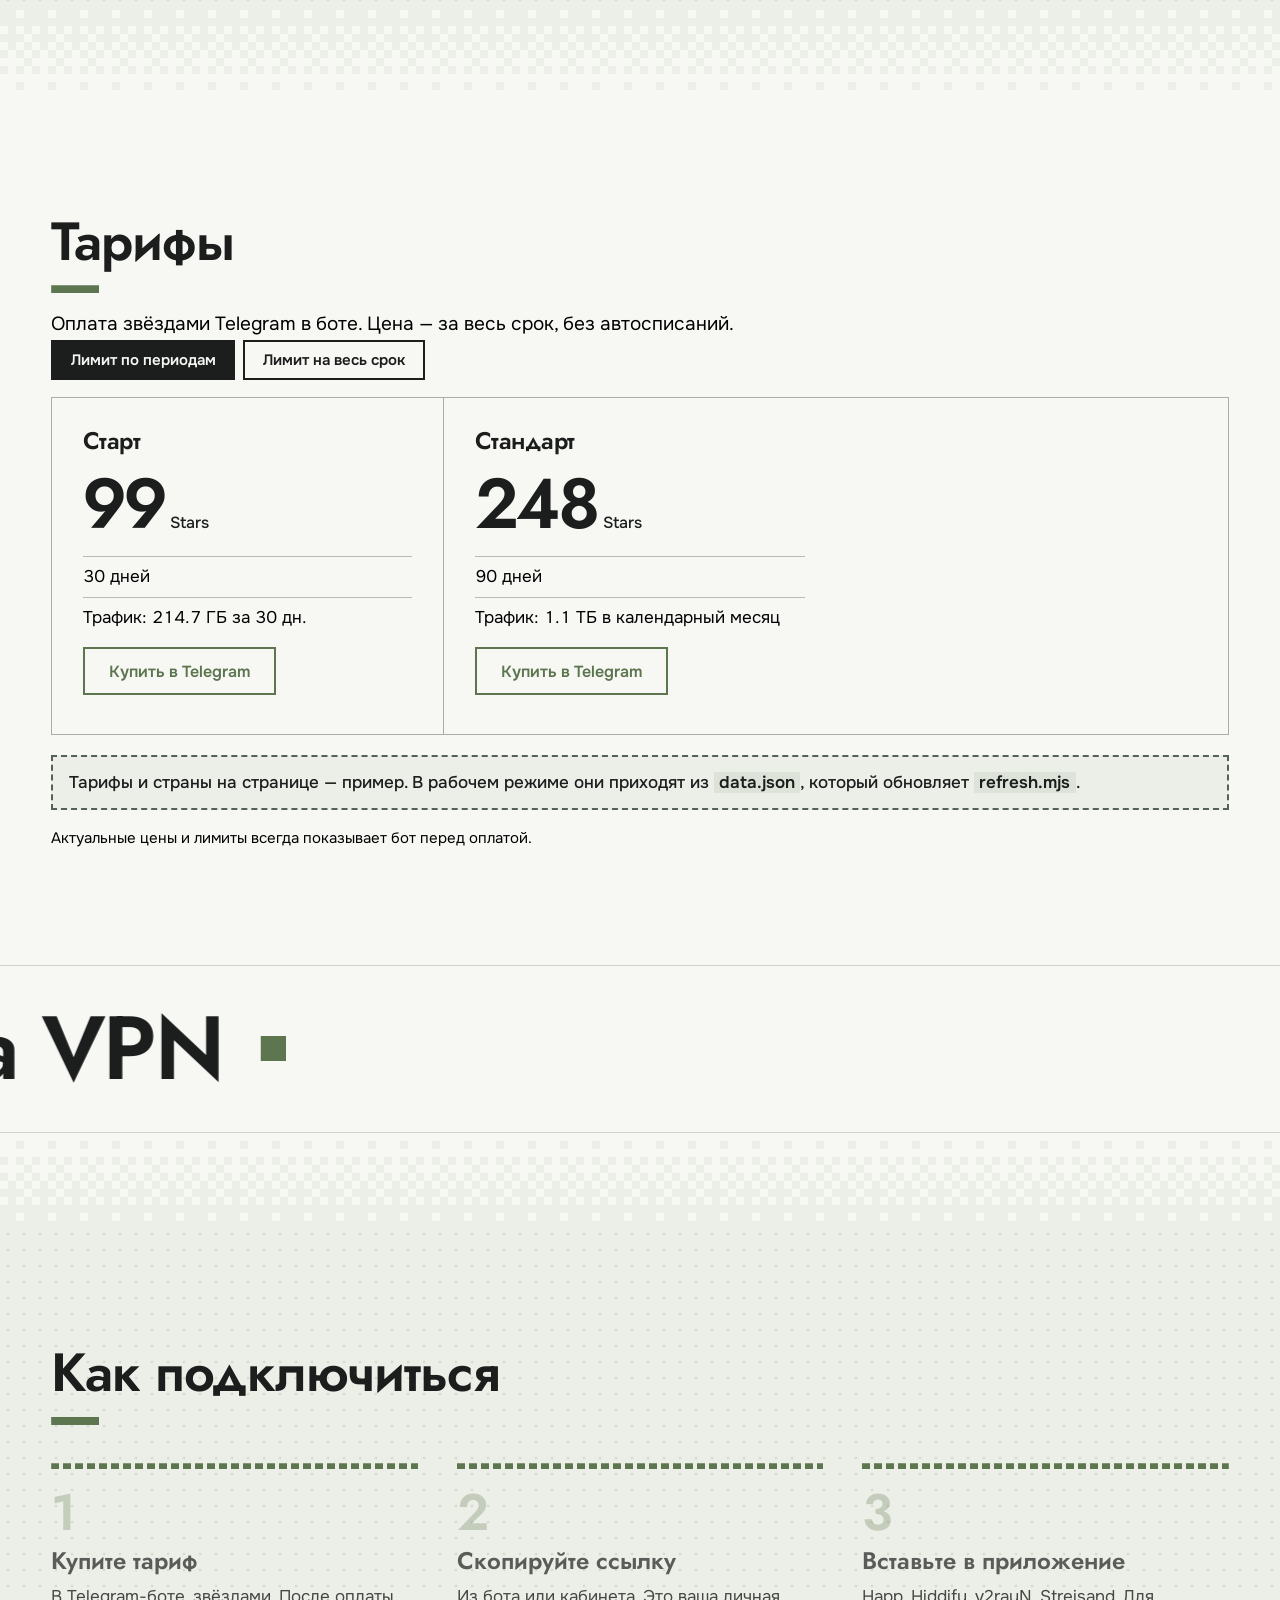
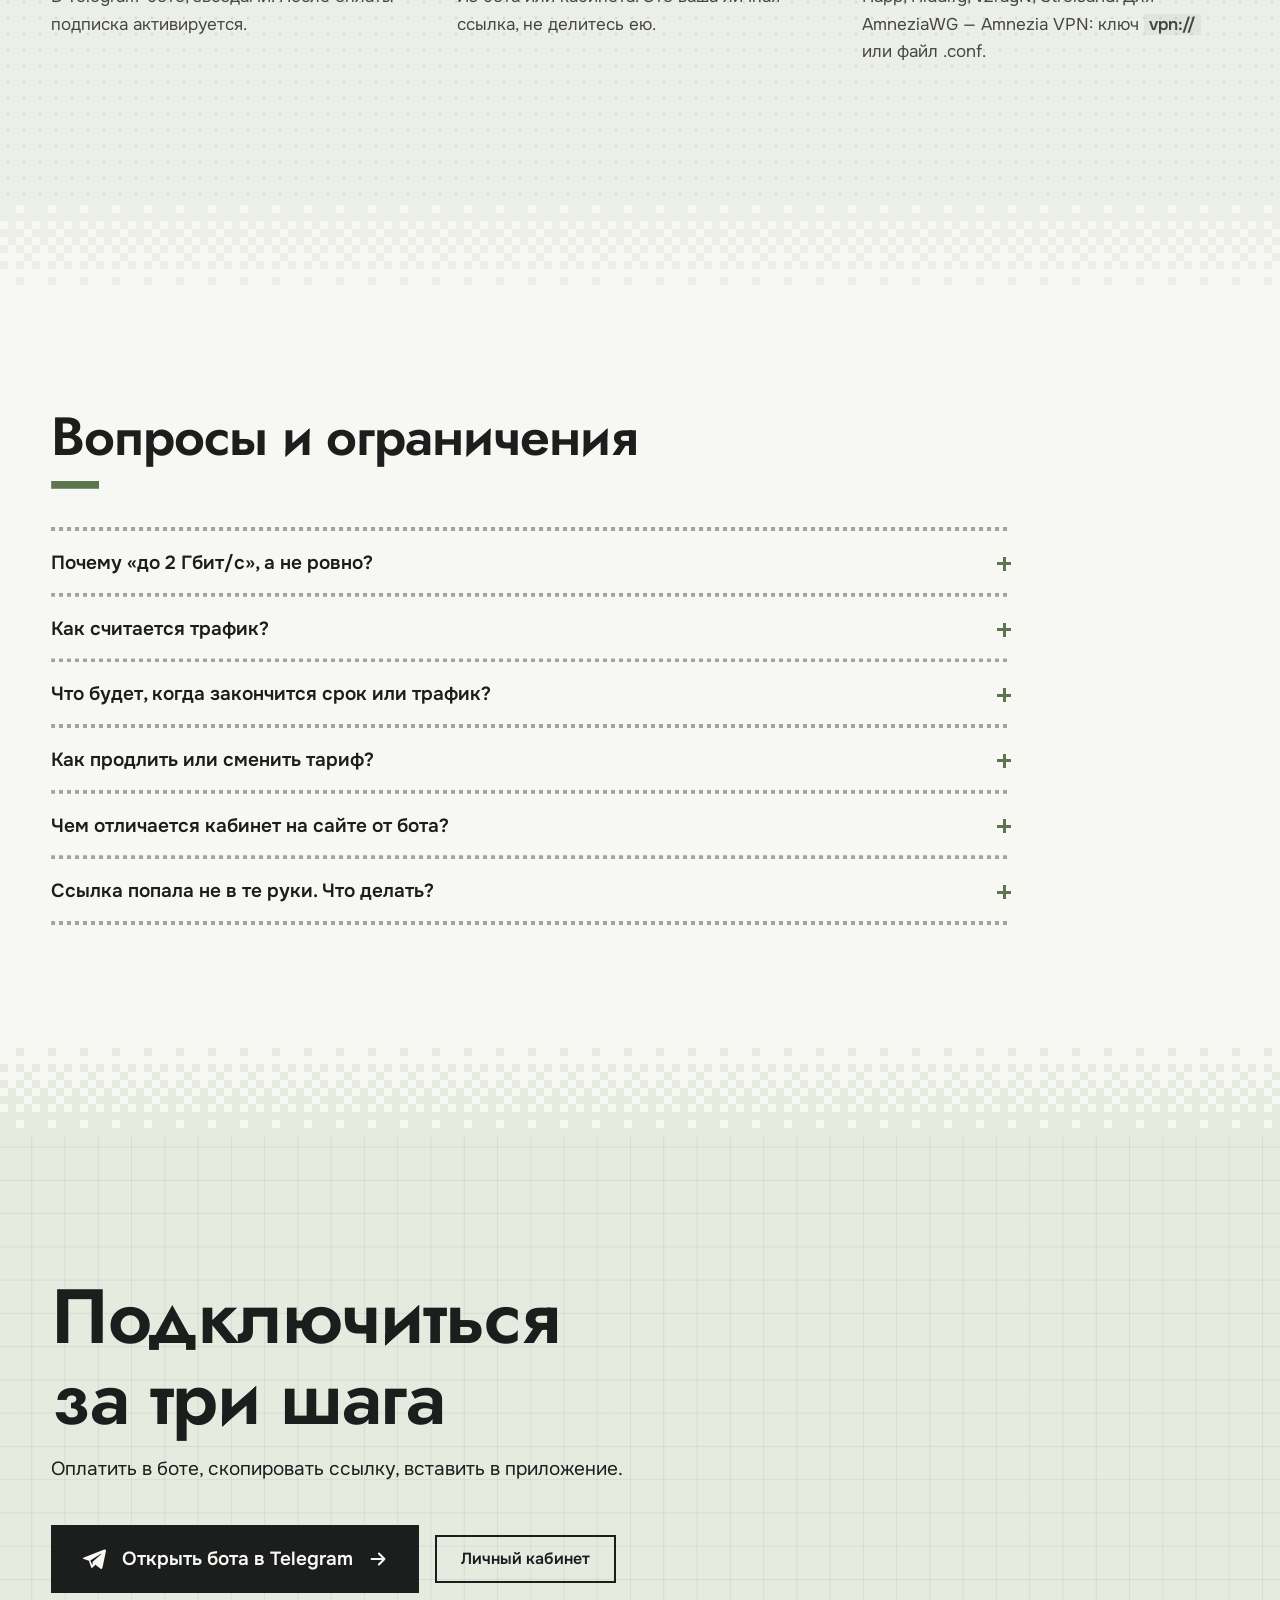
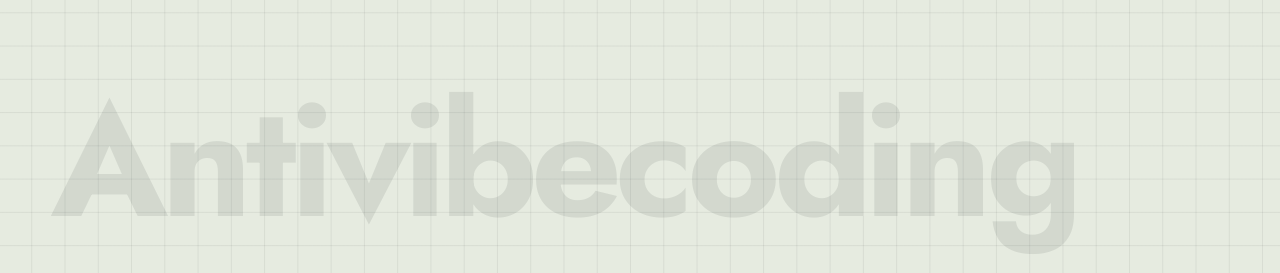
==== commit 65d540bb: "Main page: white beams in the /terra transition that retract upward at the end Co-Authored-By: Claud" ====
--- a/public/index.html
+++ b/public/index.html
@@ -224,12 +224,12 @@
 <script src="js/content.js?v=88"></script>
 <script src="js/app.js?v=88"></script>
 <style id="terra-go-css">
-/* переход на /terra: тёмный круг вырастает из точки нажатия, в случайных местах выстреливают цветные лучи; всё укладывается в ~1,2 с */
+/* переход на /terra: тёмный круг вырастает из точки нажатия, в случайных местах выстреливают белые лучи и в конце уходят вверх; всё укладывается в ~1,4 с */
 .terra-go{position:fixed;inset:0;z-index:99999;background:#000;pointer-events:none;visibility:hidden;overflow:hidden;clip-path:circle(0 at var(--x,50%) var(--y,50%))}
 .terra-go i{position:absolute;top:-15%;height:140%;transform-origin:50% 0;opacity:0;background:linear-gradient(to bottom,rgba(var(--c),.9),rgba(var(--c),.5) 22%,rgba(var(--c),.18) 52%,rgba(var(--c),0));-webkit-mask-image:linear-gradient(90deg,transparent,#000 34%,#000 66%,transparent);mask-image:linear-gradient(90deg,transparent,#000 34%,#000 66%,transparent)}
 .terra-go.on{visibility:visible;pointer-events:auto;clip-path:circle(150vmax at var(--x,50%) var(--y,50%));transition:clip-path .7s cubic-bezier(.65,0,.25,1)}
-.terra-go.flash i{animation:terra-beam var(--d) cubic-bezier(.2,.7,.2,1) var(--t) forwards}
-@keyframes terra-beam{0%{opacity:0;transform:rotate(var(--r)) scale(.7,.15)}28%{opacity:1}100%{opacity:.4;transform:rotate(calc(var(--r) + var(--s))) scale(1,1)}}
+.terra-go.flash i{animation:terra-beam var(--d) ease-in-out var(--t) forwards}
+@keyframes terra-beam{0%{opacity:0;transform:rotate(var(--r)) scale(.7,.15)}34%{opacity:1;transform:rotate(calc(var(--r) + var(--s)*.6)) scale(1,1)}58%{opacity:.85;transform:rotate(calc(var(--r) + var(--s))) scale(1,1)}100%{opacity:0;transform:rotate(calc(var(--r) + var(--s))) scale(.7,0)}}   /* вылетает вниз, чуть держится и втягивается обратно вверх */
 </style>
 <script id="terra-go-js">
 (function(){
@@ -237,12 +237,12 @@
   var ov=document.createElement('div'); ov.className='terra-go'; ov.setAttribute('aria-hidden','true'); document.body.appendChild(ov);
   var warm=false; function prefetch(){ if(warm){return;} warm=true; var l=document.createElement('link'); l.rel='prefetch'; l.href=a.href; document.head.appendChild(l); }
   a.addEventListener('pointerenter',prefetch,{passive:true}); a.addEventListener('touchstart',prefetch,{passive:true});
-  var COL=['255,255,255','40,190,255','255,120,40','160,90,255'];
+  var COL=['255,255,255'];
   function beams(){                                    // лучи в случайных местах, углах и цветах, вылетают по очереди
     ov.textContent='';
     for(var k=0;k<9;k++){
       var b=document.createElement('i'), w=7+Math.random()*13, r=(Math.random()*70-35), s=(Math.random()*24-12);
-      b.style.cssText='left:'+(Math.random()*110-5-w/2).toFixed(1)+'%;width:'+w.toFixed(1)+'vw;--c:'+COL[(Math.random()*4)|0]+';--r:'+r.toFixed(1)+'deg;--s:'+s.toFixed(1)+'deg;--d:'+(.55+Math.random()*.4).toFixed(2)+'s;--t:'+(Math.random()*.45).toFixed(2)+'s';
+      b.style.cssText='left:'+(Math.random()*110-5-w/2).toFixed(1)+'%;width:'+w.toFixed(1)+'vw;--c:'+COL[(Math.random()*4)|0]+';--r:'+r.toFixed(1)+'deg;--s:'+s.toFixed(1)+'deg;--d:'+(.8+Math.random()*.25).toFixed(2)+'s;--t:'+(Math.random()*.3).toFixed(2)+'s';
       ov.appendChild(b);
     }
   }
@@ -253,8 +253,8 @@
     var r=a.getBoundingClientRect(), x=e.clientX||r.left+r.width/2, y=e.clientY||r.top+r.height/2;
     ov.style.setProperty('--x',x+'px'); ov.style.setProperty('--y',y+'px');
     ov.classList.add('on');
-    setTimeout(function(){ov.classList.add('flash');},250);
-    setTimeout(function(){location.href=a.href;},1150);
+    setTimeout(function(){ov.classList.add('flash');},200);
+    setTimeout(function(){location.href=a.href;},1300);
   });
   addEventListener('pageshow',function(e){if(e.persisted){ov.classList.remove('on','flash');}});
 })();
